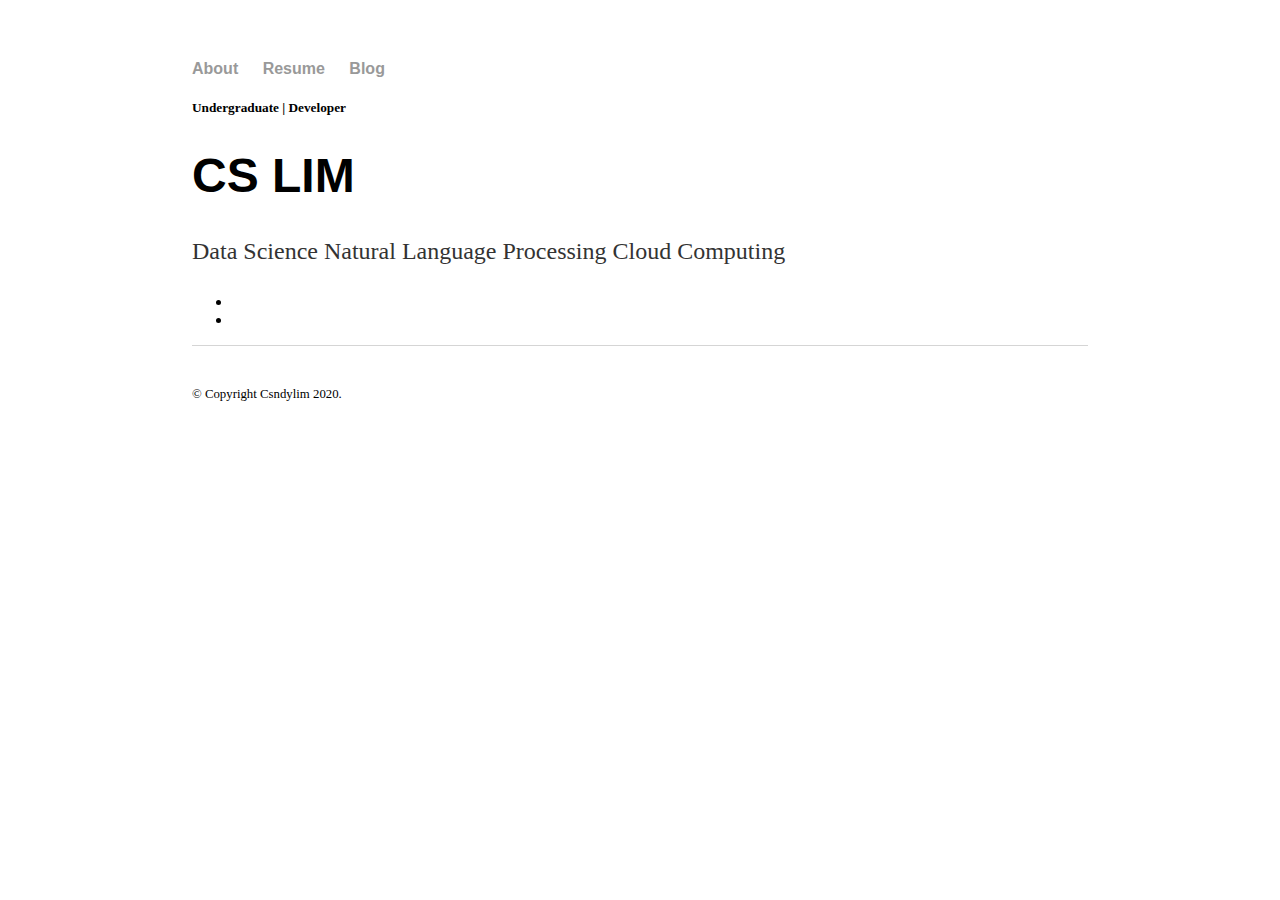
==== index.html @ f2318e6e "added fonts" ====
<!DOCTYPE html>
<html>
	<head>
    <!--- basic page needs
    ================================================== -->
    <meta charset="utf-8">
 	  <title>Csndylim</title>

    <!-- mobile specific metas
    ================================================== -->
 	  <meta name="viewport" content="width=device-width, initial-scale=1, maximum-scale=1">

  	<!-- CSS
    ================================================== -->
    <link rel="stylesheet" href="css/main.css">

	</head>


  <body id="top">
  <!-- header
   ================================================== -->
   <header>
   	<div class="row">
      <nav id="main-nav-wrap">
        <ul class="main-navigation">
          <li class="current"><a class="smoothscroll"  href="#intro" title="">About</a></li>
          <li><a class="smoothscroll"  href="#resume" title="">Resume</a></li>
          <li><a class="smoothscroll"  href="#blog" title="">Blog</a></li>
        </ul>
  		</nav>

  </div> <!-- /row -->
  </header> <!-- /header -->

  <!-- intro section
   ================================================== -->
    <section id="intro">

     <div class="intro-overlay"></div>

     <div class="intro-content">
       <div class="row">

         <div class="col-twelve">

           <h5>Undergraduate |  Developer</h5>
           <h1>CS LIM</h1>

           <p class="intro-position">
             <span>Data Science</span>
              <span>Natural Language Processing</span>
             <span>Cloud Computing</span>
           </p>

         </div>

       </div>
     </div> <!-- /intro-content -->

     <ul class="intro-social">
          <li><a href="https://www.linkedin.com/in/csndylim/"><i class="fa fa-linkedin"></i></a></li>
          <li><a href="https://github.com/csndylim"><i class="fa fa-github"></i></a></li>
       </ul> <!-- /intro-social -->

    </section> <!-- /intro -->


    <!-- footer
    ================================================== -->

    <footer>
     <div class="row">

       <div class="col-six tab-full pull-right social">

         <ul class="footer-social">
          <li><a href="https://www.linkedin.com/in/csndylim"><i class="fa fa-linkedin"></i></a></li>
          <li><a href="https://github.com/csndylim"><i class="fa fa-github"></i></a></li>
         </ul>

      </div>

      <div class="col-six tab-full">
        <div class="copyright">
            <span>© Copyright Csndylim 2020.</span>
            <span><a href="http://www.styleshout.com/"></a></span>
         </div>
        </div>

        <div id="go-top">
         <a class="smoothscroll" title="Back to Top" href="#top"><i class="fa fa-long-arrow-up"></i></a>
        </div>

      </div> <!-- /row -->
    </footer>

    <div id="preloader">
      <div id="loader"></div>
    </div>


    </body>

    </html>
---- css/main.css ----
body {
    margin: 60px auto;
    width: 70%;
}
nav ul, footer ul {
    font-family:'Helvetica', 'Arial', 'Sans-Serif';
    padding: 0px;
    list-style: none;
    font-weight: bold;
}
nav ul li, footer ul li {
    display: inline;
    margin-right: 20px;
}
a {
    text-decoration: none;
    color: #999;
}
a:hover {
    text-decoration: underline;
}
h1 {
    font-size: 3em;
    font-family:'Helvetica', 'Arial', 'Sans-Serif';
}
p {
    font-size: 1.5em;
    line-height: 1.4em;
    color: #333;
}
footer {
    border-top: 1px solid #d5d5d5;
    font-size: .8em;
}

ul.posts {
    margin: 20px auto 40px;
    font-size: 1.5em;
}

ul.posts li {
    list-style: none;
}
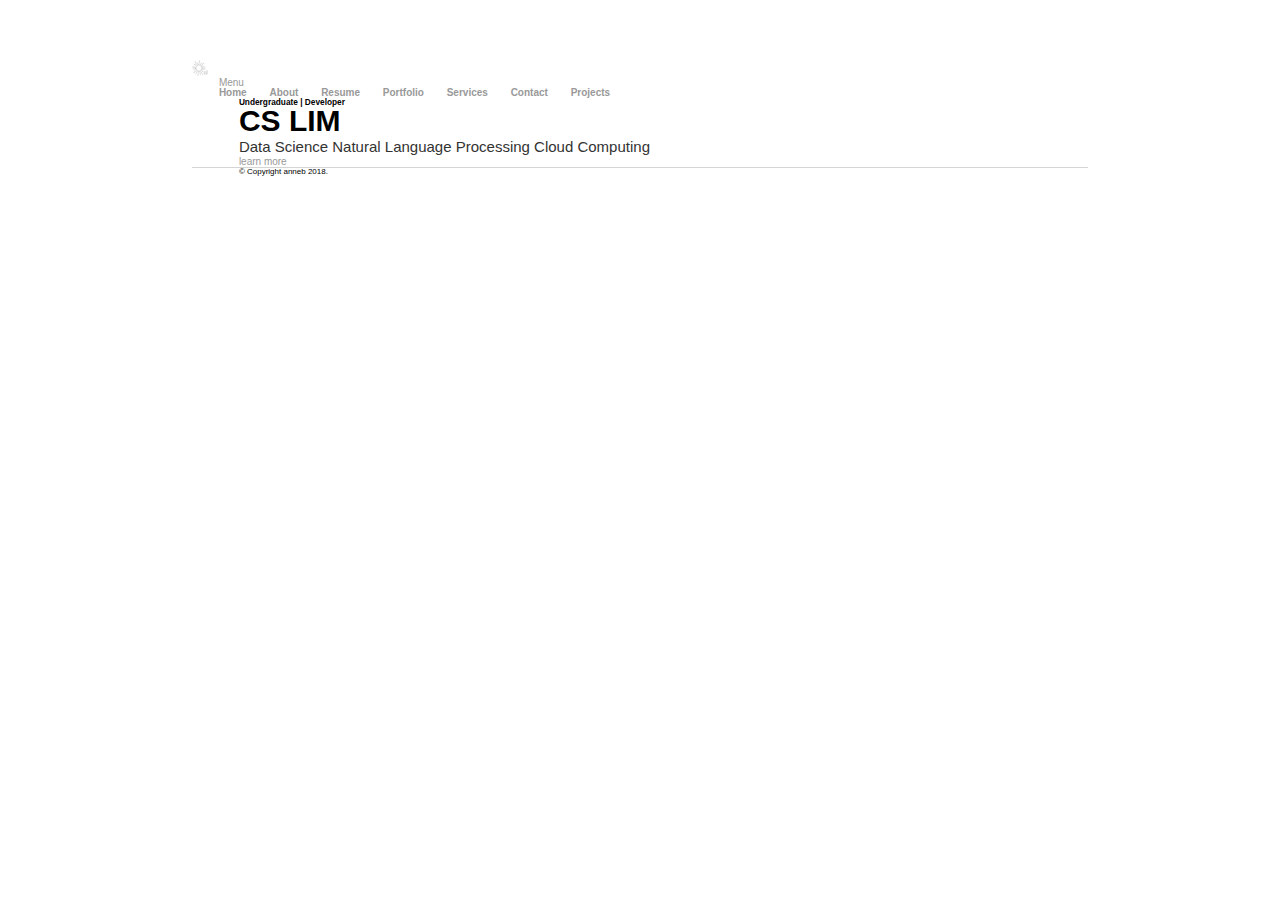
==== commit 48bec97b: "testing using ref codes" ====
--- a/index.html
+++ b/index.html
@@ -1,105 +1,155 @@
 <!DOCTYPE html>
-<html>
-	<head>
-    <!--- basic page needs
-    ================================================== -->
-    <meta charset="utf-8">
- 	  <title>Csndylim</title>
+<!--[if IE 8 ]><html class="no-js oldie ie8" lang="en"> <![endif]-->
+<!--[if IE 9 ]><html class="no-js oldie ie9" lang="en"> <![endif]-->
+<!--[if (gte IE 9)|!(IE)]><!--><html class="no-js" lang="en"> <!--<![endif]-->
+<head>
 
-    <!-- mobile specific metas
-    ================================================== -->
- 	  <meta name="viewport" content="width=device-width, initial-scale=1, maximum-scale=1">
+   <!--- basic page needs
+   ================================================== -->
+   <meta charset="utf-8">
+	<title>Csndylim</title>
+	<meta name="description" content="">
+	<meta name="author" content="">
 
-  	<!-- CSS
-    ================================================== -->
-    <link rel="stylesheet" href="css/main.css">
+   <!-- mobile specific metas
+   ================================================== -->
+	<meta name="viewport" content="width=device-width, initial-scale=1, maximum-scale=1">
 
-	</head>
+ 	<!-- CSS
+   ================================================== -->
+   <link rel="stylesheet" href="css/base.css">
+   <link rel="stylesheet" href="css/main.css">
+   <link rel="stylesheet" href="css/vendor.css">
 
+   <!-- script
+   ================================================== -->
+	<script src="js/modernizr.js"></script>
+	<script src="js/pace.min.js"></script>
 
-  <body id="top">
-  <!-- header
+   <!-- favicons
+	================================================== -->
+	<link rel="apple-touch-icon" sizes="180x180" href="/apple-touch-icon.png">
+	<link rel="icon" type="image/png" sizes="32x32" href="/favicon-32x32.png">
+	<link rel="icon" type="image/png" sizes="16x16" href="/favicon-16x16.png">
+	<link rel="manifest" href="/site.webmanifest">
+	<link rel="mask-icon" href="/safari-pinned-tab.svg" color="#5bbad5">
+	<meta name="msapplication-TileColor" content="#da532c">
+	<meta name="theme-color" content="#ffffff">
+
+	<link rel="shortcut icon" href="https://bonn0062.github.io/portfolio_ab/favicon.ico">
+	<link rel="shortcut icon"> <img src="images/ABLogoImg.png" type="image/x-icon" />
+	<link rel="stylesheet" href="path/to/font-awesome/css/font-awesome.min.css">
+</head>
+
+<body id="top">
+
+	<!-- header
    ================================================== -->
    <header>
    	<div class="row">
-      <nav id="main-nav-wrap">
-        <ul class="main-navigation">
-          <li class="current"><a class="smoothscroll"  href="#intro" title="">About</a></li>
-          <li><a class="smoothscroll"  href="#resume" title="">Resume</a></li>
-          <li><a class="smoothscroll"  href="#blog" title="">Blog</a></li>
-        </ul>
-  		</nav>
 
-  </div> <!-- /row -->
-  </header> <!-- /header -->
+   		<div class="top-bar">
+   			<a class="menu-toggle" href="#"><span>Menu</span></a>
 
-  <!-- intro section
+	   		<div class="logo">
+		         <a href="index.html"></a>
+		      </div>
+
+		   	<nav id="main-nav-wrap">
+					<ul class="main-navigation">
+						<li class="current"><a class="smoothscroll"  href="#intro" title="">Home</a></li>
+						<li><a class="smoothscroll"  href="#about" title="">About</a></li>
+						<li><a class="smoothscroll"  href="#resume" title="">Resume</a></li>
+						<li><a class="smoothscroll"  href="#portfolio" title="">Portfolio</a></li>
+						<li><a class="smoothscroll"  href="#services" title="">Services</a></li>
+						<li><a class="smoothscroll"  href="#contact" title="">Contact</a></li>
+						<li><a href="projects.html" title="">Projects</a></li>
+
+					</ul>
+				</nav>
+   		</div> <!-- /top-bar -->
+
+   	</div> <!-- /row -->
+   </header> <!-- /header -->
+
+	<!-- intro section
    ================================================== -->
-    <section id="intro">
+   <section id="intro">
 
-     <div class="intro-overlay"></div>
+   	<div class="intro-overlay"></div>
 
-     <div class="intro-content">
-       <div class="row">
+   	<div class="intro-content">
+   		<div class="row">
 
-         <div class="col-twelve">
+   			<div class="col-twelve">
 
-           <h5>Undergraduate |  Developer</h5>
-           <h1>CS LIM</h1>
+	   			<h5>Undergraduate |  Developer</h5>
+	   			<h1>CS LIM</h1>
 
-           <p class="intro-position">
-             <span>Data Science</span>
-              <span>Natural Language Processing</span>
-             <span>Cloud Computing</span>
-           </p>
+	   			<p class="intro-position">
+	   				<span>Data Science</span>
+					   <span>Natural Language Processing</span>
+	   				<span>Cloud Computing</span>
+	   			</p>
 
-         </div>
-
-       </div>
-     </div> <!-- /intro-content -->
-
-     <ul class="intro-social">
-          <li><a href="https://www.linkedin.com/in/csndylim/"><i class="fa fa-linkedin"></i></a></li>
-          <li><a href="https://github.com/csndylim"><i class="fa fa-github"></i></a></li>
-       </ul> <!-- /intro-social -->
-
-    </section> <!-- /intro -->
+	   			<a class="button stroke smoothscroll" href="#about" title="">learn more</a>
 
 
-    <!-- footer
-    ================================================== -->
+	   		</div>
 
-    <footer>
-     <div class="row">
+   		</div>
+   	</div> <!-- /intro-content -->
 
-       <div class="col-six tab-full pull-right social">
+   	<ul class="intro-social">
+         <li><a href="https://www.linkedin.com/in/csndylim/"><i class="fa fa-linkedin"></i></a></li>
+         <li><a href="https://github.com/csndylim"><i class="fa fa-github"></i></a></li>
+      </ul> <!-- /intro-social -->
 
-         <ul class="footer-social">
-          <li><a href="https://www.linkedin.com/in/csndylim"><i class="fa fa-linkedin"></i></a></li>
-          <li><a href="https://github.com/csndylim"><i class="fa fa-github"></i></a></li>
-         </ul>
-
-      </div>
-
-      <div class="col-six tab-full">
-        <div class="copyright">
-            <span>© Copyright Csndylim 2020.</span>
-            <span><a href="http://www.styleshout.com/"></a></span>
-         </div>
-        </div>
-
-        <div id="go-top">
-         <a class="smoothscroll" title="Back to Top" href="#top"><i class="fa fa-long-arrow-up"></i></a>
-        </div>
-
-      </div> <!-- /row -->
-    </footer>
-
-    <div id="preloader">
-      <div id="loader"></div>
-    </div>
+   </section> <!-- /intro -->
 
 
-    </body>
+   <!-- footer
+   ================================================== -->
 
-    </html>
+   <footer>
+		<div class="row">
+
+			<div class="col-six tab-full pull-right social">
+
+				<ul class="footer-social">
+				 <li><a href="https://www.linkedin.com/in/tastingeverything/"><i class="fa fa-linkedin"></i></a></li>
+				 <li><a href="https://www.facebook.com/anne.bonner.9"><i class="fa fa-facebook"></i></a></li>
+				 <li><a href="https://github.com/bonn0062"><i class="fa fa-github"></i></a></li>
+				 <li><a href="https://twitter.com/tastingevery"><i class="fa fa-twitter"></i></a></li>
+				 <li><a href="https://www.instagram.com/tastingeverything/"><i class="fa fa-instagram"></i></a></li>
+			  </ul>
+
+		 </div>
+
+		 <div class="col-six tab-full">
+			 <div class="copyright">
+				   <span>© Copyright anneb 2018.</span>
+				   <span><a href="http://www.styleshout.com/"></a></span>
+				</div>
+			 </div>
+
+			 <div id="go-top">
+				<a class="smoothscroll" title="Back to Top" href="#top"><i class="fa fa-long-arrow-up"></i></a>
+			 </div>
+
+		 </div> <!-- /row -->
+  </footer>
+
+  <div id="preloader">
+	   <div id="loader"></div>
+  </div>
+
+  <!-- Java Script
+  ================================================== -->
+  <script src="js/jquery-2.1.3.min.js"></script>
+  <script src="js/plugins.js"></script>
+  <script src="js/main.js"></script>
+
+</body>
+
+</html>
--- a/css/base.css
+++ b/css/base.css
@@ -0,0 +1,871 @@
+/**
+ * =================================================================== 
+ *
+ *  Kards v1.0 Base Stylesheet
+ *  url: styleshout.com
+ *  03-01-2016
+ *  ------------------------------------------------------------------
+ *  TOC:
+ *  01. reset
+ *  02. basic/base setup styles
+ *  03. grid
+ *  04. MISC
+ *
+ * =================================================================== 
+ */
+
+/** 
+ * ===================================================================
+ * 01. reset - normalize.css v3.0.2 | MIT License | git.io/normalize
+ *
+ * ------------------------------------------------------------------- 
+ */
+html {
+	font-family: sans-serif;
+	-ms-text-size-adjust: 100%;
+	-webkit-text-size-adjust: 100%;
+}
+
+body {
+	margin: 0;
+}
+
+article,
+aside,
+details,
+figcaption,
+figure,
+footer,
+header,
+hgroup,
+main,
+menu,
+nav,
+section,
+summary {
+	display: block;
+}
+
+audio,
+canvas,
+progress,
+video {
+	display: inline-block;
+	vertical-align: baseline;
+}
+
+audio:not([controls]) {
+	display: none;
+	height: 0;
+}
+
+[hidden],
+template {
+	display: none;
+}
+
+a {
+	background: transparent;
+}
+
+a:active,
+a:hover {
+	outline: 0;
+}
+
+abbr[title] {
+	border-bottom: 1px dotted;
+}
+
+b,
+strong {
+	font-weight: bold;
+}
+
+dfn {
+	font-style: italic;
+}
+
+h1 {
+	font-size: 2em;
+	margin: 0.67em 0;
+}
+
+mark {
+	background: #ff0;
+	color: #000;
+}
+
+small {
+	font-size: 80%;
+}
+
+sub,
+sup {
+	font-size: 75%;
+	line-height: 0;
+	position: relative;
+	vertical-align: baseline;
+}
+
+sup {
+	top: -0.5em;
+}
+
+sub {
+	bottom: -0.25em;
+}
+
+img {
+	border: 0;
+}
+
+svg:not(:root) {
+	overflow: hidden;
+}
+
+figure {
+	margin: 1em 40px;
+}
+
+hr {
+	-moz-box-sizing: content-box;
+	box-sizing: content-box;
+	height: 0;
+}
+
+pre {
+	overflow: auto;
+}
+
+code,
+kbd,
+pre,
+samp {
+	font-family: monospace, monospace;
+	font-size: 1em;
+}
+
+button,
+input,
+optgroup,
+select,
+textarea {
+	color: inherit;
+	font: inherit;
+	margin: 0;
+}
+
+button {
+	overflow: visible;
+}
+
+button,
+select {
+	text-transform: none;
+}
+
+button,
+html input[type="button"],
+input[type="reset"],
+input[type="submit"] {
+	-webkit-appearance: button;
+	cursor: pointer;
+}
+
+button[disabled],
+html input[disabled] {
+	cursor: default;
+}
+
+button::-moz-focus-inner,
+input::-moz-focus-inner {
+	border: 0;
+	padding: 0;
+}
+
+input {
+	line-height: normal;
+}
+
+input[type="checkbox"],
+input[type="radio"] {
+	box-sizing: border-box;
+	padding: 0;
+}
+
+input[type="number"]::-webkit-inner-spin-button,
+input[type="number"]::-webkit-outer-spin-button {
+	height: auto;
+}
+
+input[type="search"] {
+	-webkit-appearance: textfield;
+	-moz-box-sizing: content-box;
+	-webkit-box-sizing: content-box;
+	box-sizing: content-box;
+}
+
+input[type="search"]::-webkit-search-cancel-button,
+input[type="search"]::-webkit-search-decoration {
+	-webkit-appearance: none;
+}
+
+fieldset {
+	border: 1px solid #c0c0c0;
+	margin: 0 2px;
+	padding: 0.35em 0.625em 0.75em;
+}
+
+legend {
+	border: 0;
+	padding: 0;
+}
+
+textarea {
+	overflow: auto;
+}
+
+optgroup {
+	font-weight: bold;
+}
+
+table {
+	border-collapse: collapse;
+	border-spacing: 0;
+}
+
+td,
+th {
+	padding: 0;
+}
+
+/** 
+ * ===================================================================
+ * 02. basic/base setup styles - (_basic.scss)
+ *
+ * ------------------------------------------------------------------- 
+ */
+html {
+	font-size: 62.5%;
+	box-sizing: border-box;
+}
+
+*,
+*::before,
+*::after {
+	box-sizing: inherit;
+}
+
+body {
+	font-weight: normal;
+	line-height: 1;
+	text-rendering: optimizeLegibility;
+	word-wrap: break-word;
+	-webkit-overflow-scrolling: touch;
+	-webkit-text-size-adjust: none;
+}
+
+body,
+input,
+button {
+	-moz-osx-font-smoothing: grayscale;
+	-webkit-font-smoothing: antialiased;
+}
+
+/**
+ * Media - (_basic.scss)
+ * ------------------------------------------------------------------- 
+ */
+img,
+video {
+	max-width: 100%;
+	height: auto;
+}
+
+/**
+ * Typography resets - (_basic.scss)
+ * ------------------------------------------------------------------- 
+ */
+div,
+dl,
+dt,
+dd,
+ul,
+ol,
+li,
+h1,
+h2,
+h3,
+h4,
+h5,
+h6,
+pre,
+form,
+p,
+blockquote,
+th,
+td {
+	margin: 0;
+	padding: 0;
+}
+
+h1,
+h2,
+h3,
+h4,
+h5,
+h6 {
+	-webkit-font-variant-ligatures: common-ligatures;
+	-moz-font-variant-ligatures: common-ligatures;
+	font-variant-ligatures: common-ligatures;
+	text-rendering: optimizeLegibility;
+}
+
+em,
+i {
+	font-style: italic;
+	line-height: inherit;
+}
+
+strong,
+b {
+	font-weight: bold;
+	line-height: inherit;
+}
+
+small {
+	font-size: 60%;
+	line-height: inherit;
+}
+
+ol,
+ul {
+	list-style: none;
+}
+
+li {
+	display: block;
+}
+
+/**
+ * links - (_basic.scss)
+ * ------------------------------------------------------------------- 
+ */
+a {
+	text-decoration: none;
+	line-height: inherit;
+}
+
+a img {
+	border: none;
+}
+
+/**
+ * inputs - (_basic.scss)
+ * ------------------------------------------------------------------- 
+ */
+fieldset {
+	margin: 0;
+	padding: 0;
+}
+
+input[type="email"],
+input[type="number"],
+input[type="search"],
+input[type="text"],
+input[type="tel"],
+input[type="url"],
+input[type="password"],
+textarea {
+	-webkit-appearance: none;
+	-moz-appearance: none;
+	-ms-appearance: none;
+	-o-appearance: none;
+	appearance: none;
+}
+
+/** 
+ * ===================================================================
+ * 03. grid - (_grid.scss)
+ *
+ * ------------------------------------------------------------------- 
+ */
+.row {
+	width: 94%;
+	max-width: 1140px;
+	margin: 0 auto;
+}
+
+.row:before,
+.row:after {
+	content: "";
+	display: table;
+}
+
+.row:after {
+	clear: both;
+}
+
+.row .row {
+	width: auto;
+	max-width: none;
+	margin-left: -20px;
+	margin-right: -20px;
+}
+
+[class*="col-"],
+.bgrid {
+	float: left;
+}
+
+[class*="col-"] + [class*="col-"].end {
+	float: right;
+}
+
+[class*="col-"] {
+	padding: 0 20px;
+}
+
+.col-one {
+	width: 8.33333%;
+}
+
+.col-two,
+.col-1-6 {
+	width: 16.66667%;
+}
+
+.col-three,
+.col-1-4 {
+	width: 25%;
+}
+
+.col-four,
+.col-1-3 {
+	width: 33.33333%;
+}
+
+.col-five {
+	width: 41.66667%;
+}
+
+.col-six,
+.col-1-2 {
+	width: 50%;
+}
+
+.col-seven {
+	width: 58.33333%;
+}
+
+.col-eight,
+.col-2-3 {
+	width: 66.66667%;
+}
+
+.col-nine,
+.col-3-4 {
+	width: 75%;
+}
+
+.col-ten,
+.col-5-6 {
+	width: 83.33333%;
+}
+
+.col-eleven {
+	width: 91.66667%;
+}
+
+.col-twelve,
+.col-full {
+	width: 100%;
+}
+
+/**
+ * small screens - (_grid.scss)
+ * --------------------------------------------------------------- 
+ */
+@media screen and (max-width:1024px) {
+	.row .row {
+		margin-left: -18px;
+		margin-right: -18px;
+	}
+
+	[class*="col-"] {
+		padding: 0 18px;
+	}
+
+}
+
+/**
+ * tablets - (_grid.scss)
+ * --------------------------------------------------------------- 
+ */
+@media screen and (max-width:768px) {
+	.row {
+		width: auto;
+		padding-left: 30px;
+		padding-right: 30px;
+	}
+
+	.row .row {
+		padding-left: 0;
+		padding-right: 0;
+		margin-left: -15px;
+		margin-right: -15px;
+	}
+
+	[class*="col-"] {
+		padding: 0 15px;
+	}
+
+	.tab-1-4 {
+		width: 25%;
+	}
+
+	.tab-1-3 {
+		width: 33.33333%;
+	}
+
+	.tab-1-2 {
+		width: 50%;
+	}
+
+	.tab-2-3 {
+		width: 66.66667%;
+	}
+
+	.tab-3-4 {
+		width: 75%;
+	}
+
+	.tab-full {
+		width: 100%;
+	}
+
+}
+
+/**
+ * large mobile devices - (_grid.scss)
+ * --------------------------------------------------------------- 
+ */
+@media screen and (max-width:600px) {
+	.row {
+		padding-left: 25px;
+		padding-right: 25px;
+	}
+
+	.row .row {
+		margin-left: -10px;
+		margin-right: -10px;
+	}
+
+	[class*="col-"] {
+		padding: 0 10px;
+	}
+
+	.mob-1-4 {
+		width: 25%;
+	}
+
+	.mob-1-2 {
+		width: 50%;
+	}
+
+	.mob-3-4 {
+		width: 75%;
+	}
+
+	.mob-full {
+		width: 100%;
+	}
+
+}
+
+/**
+ * small mobile devices - (_grid.scss)
+ * --------------------------------------------------------------- 
+ */
+@media screen and (max-width:400px) {
+	.row .row {
+		padding-left: 0;
+		padding-right: 0;
+		margin-left: 0;
+		margin-right: 0;
+	}
+
+	[class*="col-"] {
+		width: 100% !important;
+		float: none !important;
+		clear: both !important;
+		margin-left: 0;
+		margin-right: 0;
+		padding: 0;
+	}
+
+	[class*="col-"] + [class*="col-"].end {
+		float: none;
+	}
+
+}
+
+/** 
+ * ===================================================================
+ * block grids - (_grid.scss)
+ *
+ * ------------------------------------------------------------------- 
+ */
+[class*="block-"]:before,
+[class*="block-"]:after {
+	content: "";
+	display: table;
+}
+
+[class*="block-"]:after {
+	clear: both;
+}
+
+.block-1-6 .bgrid {
+	width: 16.66667%;
+}
+
+.block-1-4 .bgrid {
+	width: 25%;
+}
+
+.block-1-3 .bgrid {
+	width: 33.33333%;
+}
+
+.block-1-2 .bgrid {
+	width: 50%;
+}
+
+/**
+ * Clearing for block grid columns. Allow columns with 
+ * different heights to align properly.
+ */
+.block-1-6 .bgrid:nth-child(6n+1),
+.block-1-4 .bgrid:nth-child(4n+1),
+.block-1-3 .bgrid:nth-child(3n+1),
+.block-1-2 .bgrid:nth-child(2n+1) {
+	clear: both;
+}
+
+/**
+ * small screens - (_grid.scss)
+ * --------------------------------------------------------------- 
+ */
+@media screen and (max-width:1024px) {
+	.block-s-1-6 .bgrid {
+		width: 16.66667%;
+	}
+
+	.block-s-1-4 .bgrid {
+		width: 25%;
+	}
+
+	.block-s-1-3 .bgrid {
+		width: 33.33333%;
+	}
+
+	.block-s-1-2 .bgrid {
+		width: 50%;
+	}
+
+	.block-s-full .bgrid {
+		width: 100%;
+		clear: both;
+	}
+
+	[class*="block-s-"] .bgrid:nth-child(n) {
+		clear: none;
+	}
+
+	.block-s-1-6 .bgrid:nth-child(6n+1),
+	.block-s-1-4 .bgrid:nth-child(4n+1),
+	.block-s-1-3 .bgrid:nth-child(3n+1),
+	.block-s-1-2 .bgrid:nth-child(2n+1) {
+		clear: both;
+	}
+
+}
+
+/**
+ * tablets - (_grid.scss)
+ * --------------------------------------------------------------- 
+ */
+@media screen and (max-width:768px) {
+	.block-tab-1-6 .bgrid {
+		width: 16.66667%;
+	}
+
+	.block-tab-1-4 .bgrid {
+		width: 25%;
+	}
+
+	.block-tab-1-3 .bgrid {
+		width: 33.33333%;
+	}
+
+	.block-tab-1-2 .bgrid {
+		width: 50%;
+	}
+
+	.block-tab-full .bgrid {
+		width: 100%;
+		clear: both;
+	}
+
+	[class*="block-tab-"] .bgrid:nth-child(n) {
+		clear: none;
+	}
+
+	.block-tab-1-6 .bgrid:nth-child(6n+1),
+	.block-tab-1-4 .bgrid:nth-child(4n+1),
+	.block-tab-1-3 .bgrid:nth-child(3n+1),
+	.block-tab-1-2 .bgrid:nth-child(2n+1) {
+		clear: both;
+	}
+
+}
+
+/**
+ * large mobile devices - (_grid.scss)
+ * --------------------------------------------------------------- 
+ */
+@media screen and (max-width:600px) {
+	.block-mob-1-6 .bgrid {
+		width: 16.66667%;
+	}
+
+	.block-mob-1-4 .bgrid {
+		width: 25%;
+	}
+
+	.block-mob-1-3 .bgrid {
+		width: 33.33333%;
+	}
+
+	.block-mob-1-2 .bgrid {
+		width: 50%;
+	}
+
+	.block-mob-full .bgrid {
+		width: 100%;
+		clear: both;
+	}
+
+	[class*="block-mob-"] .bgrid:nth-child(n) {
+		clear: none;
+	}
+
+	.block-mob-1-6 .bgrid:nth-child(6n+1),
+	.block-mob-1-4 .bgrid:nth-child(4n+1),
+	.block-mob-1-3 .bgrid:nth-child(3n+1),
+	.block-mob-1-2 .bgrid:nth-child(2n+1) {
+		clear: both;
+	}
+
+}
+
+/**
+ * stack on small mobile devices - (_grid.scss)
+ * --------------------------------------------------------------- 
+ */
+@media screen and (max-width:400px) {
+	.stack .bgrid {
+		width: 100% !important;
+		float: none !important;
+		clear: both !important;
+		margin-left: 0;
+		margin-right: 0;
+	}
+
+}
+
+/** 
+ * ===================================================================
+ * 04. MISC  - (_grid.scss)
+ *
+ * ------------------------------------------------------------------- 
+ */
+
+/**
+ * Clearing - (http://nicolasgallagher.com/micro-clearfix-hack/
+ */
+.group:before,
+.group:after {
+	content: "";
+	display: table;
+}
+
+.group:after {
+	clear: both;
+}
+
+/**
+ * Misc Helper Styles 
+ */
+.hide {
+	display: none;
+}
+
+.invisible {
+	visibility: hidden;
+}
+
+.antialiased {
+	-webkit-font-smoothing: antialiased;
+	-moz-osx-font-smoothing: grayscale;
+}
+
+.remove-bottom {
+	margin-bottom: 0;
+}
+
+.half-bottom {
+	margin-bottom: 1.5rem !important;
+}
+
+.add-bottom {
+	margin-bottom: 3rem !important;
+}
+
+.no-border {
+	border: none;
+}
+
+.full-width {
+	width: 100%;
+}
+
+.text-center {
+	text-align: center;
+}
+
+.text-left {
+	text-align: left;
+}
+
+.text-right {
+	text-align: right;
+}
+
+.pull-left {
+	float: left;
+}
+
+.pull-right {
+	float: right;
+}
+
+.align-center {
+	margin-left: auto;
+	margin-right: auto;
+	text-align: center;
+}
+
+/*# sourceMappingURL=base.css.map */--- a/css/vendor.css
+++ b/css/vendor.css
@@ -0,0 +1,780 @@
+/**
+ * =================================================================== 
+ *
+ *  Kards v1.0 Vendor/Third Party CSS 
+ *  url: styleshout.com
+ *  03-01-2016
+ *  ------------------------------------------------------------------
+ *  TOC:
+ *  01. Core Owl Carousel CSS File
+ *  02. Magnific Popup CSS
+ *
+ * =================================================================== 
+ */
+
+/* 
+ *  01. Core Owl Carousel CSS File
+ *	 v1.3.3
+ */
+
+/* clearfix */
+.owl-carousel .owl-wrapper:after {
+	content: ".";
+	display: block;
+	clear: both;
+	visibility: hidden;
+	line-height: 0;
+	height: 0;
+}
+
+/* display none until init */
+.owl-carousel {
+	display: none;
+	position: relative;
+	width: 100%;
+	-ms-touch-action: pan-y;
+}
+.owl-carousel .owl-wrapper {
+	display: none;
+	position: relative;
+	-webkit-transform: translate3d(0px, 0px, 0px);
+}
+.owl-carousel .owl-wrapper-outer {
+	overflow: hidden;
+	position: relative;
+	width: 100%;
+}
+.owl-carousel .owl-wrapper-outer.autoHeight {
+	-webkit-transition: height 500ms ease-in-out;
+	-moz-transition: height 500ms ease-in-out;
+	-ms-transition: height 500ms ease-in-out;
+	-o-transition: height 500ms ease-in-out;
+	transition: height 500ms ease-in-out;
+}
+.owl-carousel .owl-item {
+	float: left;
+}
+.owl-controls .owl-page, .owl-controls .owl-buttons div {
+	cursor: pointer;
+}
+.owl-controls {
+	-webkit-user-select: none;
+	-khtml-user-select: none;
+	-moz-user-select: none;
+	-ms-user-select: none;
+	user-select: none;
+	-webkit-tap-highlight-color: transparent;
+}
+
+/* mouse grab icon */
+.grabbing {
+	cursor: url(grabbing.png) 8 8, move;
+}
+
+/* fix */
+.owl-carousel .owl-wrapper, .owl-carousel .owl-item {
+	-webkit-backface-visibility: hidden;
+	-moz-backface-visibility: hidden;
+	-ms-backface-visibility: hidden;
+	-webkit-transform: translate3d(0, 0, 0);
+	-moz-transform: translate3d(0, 0, 0);
+	-ms-transform: translate3d(0, 0, 0);
+}
+
+/* 
+ *  Owl Carousel CSS3 Transitions 
+ *  v1.3.2
+ */
+.owl-origin {
+	-webkit-perspective: 1200px;
+	-webkit-perspective-origin-x: 50%;
+	-webkit-perspective-origin-y: 50%;
+	-moz-perspective: 1200px;
+	-moz-perspective-origin-x: 50%;
+	-moz-perspective-origin-y: 50%;
+	perspective: 1200px;
+}
+
+/* fade */
+.owl-fade-out {
+	z-index: 10;
+	-webkit-animation: fadeOut .7s both ease;
+	-moz-animation: fadeOut .7s both ease;
+	animation: fadeOut .7s both ease;
+}
+.owl-fade-in {
+	-webkit-animation: fadeIn .7s both ease;
+	-moz-animation: fadeIn .7s both ease;
+	animation: fadeIn .7s both ease;
+}
+
+/* backSlide */
+.owl-backSlide-out {
+	-webkit-animation: backSlideOut 1s both ease;
+	-moz-animation: backSlideOut 1s both ease;
+	animation: backSlideOut 1s both ease;
+}
+.owl-backSlide-in {
+	-webkit-animation: backSlideIn 1s both ease;
+	-moz-animation: backSlideIn 1s both ease;
+	animation: backSlideIn 1s both ease;
+}
+
+/* goDown */
+.owl-goDown-out {
+	-webkit-animation: scaleToFade .7s ease both;
+	-moz-animation: scaleToFade .7s ease both;
+	animation: scaleToFade .7s ease both;
+}
+.owl-goDown-in {
+	-webkit-animation: goDown .6s ease both;
+	-moz-animation: goDown .6s ease both;
+	animation: goDown .6s ease both;
+}
+
+/* scaleUp */
+.owl-fadeUp-in {
+	-webkit-animation: scaleUpFrom .5s ease both;
+	-moz-animation: scaleUpFrom .5s ease both;
+	animation: scaleUpFrom .5s ease both;
+}
+.owl-fadeUp-out {
+	-webkit-animation: scaleUpTo .5s ease both;
+	-moz-animation: scaleUpTo .5s ease both;
+	animation: scaleUpTo .5s ease both;
+}
+
+/* Keyframes */
+
+/*empty*/
+@-webkit-keyframes empty {
+	0% {
+		opacity: 1;
+	}
+}
+@-moz-keyframes empty {
+	0% {
+		opacity: 1;
+	}
+}
+@keyframes empty {
+	0% {
+		opacity: 1;
+	}
+}
+@-webkit-keyframes fadeIn {
+	0% {
+		opacity: 0;
+	}
+	100% {
+		opacity: 1;
+	}
+}
+@-moz-keyframes fadeIn {
+	0% {
+		opacity: 0;
+	}
+	100% {
+		opacity: 1;
+	}
+}
+@keyframes fadeIn {
+	0% {
+		opacity: 0;
+	}
+	100% {
+		opacity: 1;
+	}
+}
+@-webkit-keyframes fadeOut {
+	0% {
+		opacity: 1;
+	}
+	100% {
+		opacity: 0;
+	}
+}
+@-moz-keyframes fadeOut {
+	0% {
+		opacity: 1;
+	}
+	100% {
+		opacity: 0;
+	}
+}
+@keyframes fadeOut {
+	0% {
+		opacity: 1;
+	}
+	100% {
+		opacity: 0;
+	}
+}
+@-webkit-keyframes backSlideOut {
+	25% {
+		opacity: .5;
+		-webkit-transform: translateZ(-500px);
+	}
+	75% {
+		opacity: .5;
+		-webkit-transform: translateZ(-500px) translateX(-200%);
+	}
+	100% {
+		opacity: .5;
+		-webkit-transform: translateZ(-500px) translateX(-200%);
+	}
+}
+@-moz-keyframes backSlideOut {
+	25% {
+		opacity: .5;
+		-moz-transform: translateZ(-500px);
+	}
+	75% {
+		opacity: .5;
+		-moz-transform: translateZ(-500px) translateX(-200%);
+	}
+	100% {
+		opacity: .5;
+		-moz-transform: translateZ(-500px) translateX(-200%);
+	}
+}
+@keyframes backSlideOut {
+	25% {
+		opacity: .5;
+		transform: translateZ(-500px);
+	}
+	75% {
+		opacity: .5;
+		transform: translateZ(-500px) translateX(-200%);
+	}
+	100% {
+		opacity: .5;
+		transform: translateZ(-500px) translateX(-200%);
+	}
+}
+@-webkit-keyframes backSlideIn {
+	0%, 25% {
+		opacity: .5;
+		-webkit-transform: translateZ(-500px) translateX(200%);
+	}
+	75% {
+		opacity: .5;
+		-webkit-transform: translateZ(-500px);
+	}
+	100% {
+		opacity: 1;
+		-webkit-transform: translateZ(0) translateX(0);
+	}
+}
+@-moz-keyframes backSlideIn {
+	0%, 25% {
+		opacity: .5;
+		-moz-transform: translateZ(-500px) translateX(200%);
+	}
+	75% {
+		opacity: .5;
+		-moz-transform: translateZ(-500px);
+	}
+	100% {
+		opacity: 1;
+		-moz-transform: translateZ(0) translateX(0);
+	}
+}
+@keyframes backSlideIn {
+	0%, 25% {
+		opacity: .5;
+		transform: translateZ(-500px) translateX(200%);
+	}
+	75% {
+		opacity: .5;
+		transform: translateZ(-500px);
+	}
+	100% {
+		opacity: 1;
+		transform: translateZ(0) translateX(0);
+	}
+}
+@-webkit-keyframes scaleToFade {
+	to {
+		opacity: 0;
+		-webkit-transform: scale(0.8);
+	}
+}
+@-moz-keyframes scaleToFade {
+	to {
+		opacity: 0;
+		-moz-transform: scale(0.8);
+	}
+}
+@keyframes scaleToFade {
+	to {
+		opacity: 0;
+		transform: scale(0.8);
+	}
+}
+@-webkit-keyframes goDown {
+	from {
+		-webkit-transform: translateY(-100%);
+	}
+}
+@-moz-keyframes goDown {
+	from {
+		-moz-transform: translateY(-100%);
+	}
+}
+@keyframes goDown {
+	from {
+		transform: translateY(-100%);
+	}
+}
+@-webkit-keyframes scaleUpFrom {
+	from {
+		opacity: 0;
+		-webkit-transform: scale(1.5);
+	}
+}
+@-moz-keyframes scaleUpFrom {
+	from {
+		opacity: 0;
+		-moz-transform: scale(1.5);
+	}
+}
+@keyframes scaleUpFrom {
+	from {
+		opacity: 0;
+		transform: scale(1.5);
+	}
+}
+@-webkit-keyframes scaleUpTo {
+	to {
+		opacity: 0;
+		-webkit-transform: scale(1.5);
+	}
+}
+@-moz-keyframes scaleUpTo {
+	to {
+		opacity: 0;
+		-moz-transform: scale(1.5);
+	}
+}
+@keyframes scaleUpTo {
+	to {
+		opacity: 0;
+		transform: scale(1.5);
+	}
+}
+
+
+/* 
+ *  02. Magnific Popup CSS
+ */
+.mfp-bg {
+	top: 0;
+	left: 0;
+	width: 100%;
+	height: 100%;
+	z-index: 1042;
+	overflow: hidden;
+	position: fixed;
+	background: #0b0b0b;
+	opacity: 0.8;
+	filter: alpha(opacity=80);
+}
+.mfp-wrap {
+	top: 0;
+	left: 0;
+	width: 100%;
+	height: 100%;
+	z-index: 1043;
+	position: fixed;
+	outline: none !important;
+	-webkit-backface-visibility: hidden;
+}
+.mfp-container {
+	text-align: center;
+	position: absolute;
+	width: 100%;
+	height: 100%;
+	left: 0;
+	top: 0;
+	padding: 0 8px;
+	-webkit-box-sizing: border-box;
+	-moz-box-sizing: border-box;
+	box-sizing: border-box;
+}
+.mfp-container:before {
+	content: '';
+	display: inline-block;
+	height: 100%;
+	vertical-align: middle;
+}
+.mfp-align-top .mfp-container:before {
+	display: none;
+}
+.mfp-content {
+	position: relative;
+	display: inline-block;
+	vertical-align: middle;
+	margin: 0 auto;
+	text-align: left;
+	z-index: 1045;
+}
+.mfp-inline-holder .mfp-content, .mfp-ajax-holder .mfp-content {
+	width: 100%;
+	cursor: auto;
+}
+.mfp-ajax-cur {
+	cursor: progress;
+}
+.mfp-zoom-out-cur, .mfp-zoom-out-cur .mfp-image-holder .mfp-close {
+	cursor: -moz-zoom-out;
+	cursor: -webkit-zoom-out;
+	cursor: zoom-out;
+}
+.mfp-zoom {
+	cursor: pointer;
+	cursor: -webkit-zoom-in;
+	cursor: -moz-zoom-in;
+	cursor: zoom-in;
+}
+.mfp-auto-cursor .mfp-content {
+	cursor: auto;
+}
+.mfp-close, .mfp-arrow, .mfp-preloader, .mfp-counter {
+	-webkit-user-select: none;
+	-moz-user-select: none;
+	user-select: none;
+}
+.mfp-loading.mfp-figure {
+	display: none;
+}
+.mfp-hide {
+	display: none !important;
+}
+.mfp-preloader {
+	color: #CCC;
+	position: absolute;
+	top: 50%;
+	width: auto;
+	text-align: center;
+	margin-top: -0.8em;
+	left: 8px;
+	right: 8px;
+	z-index: 1044;
+}
+.mfp-preloader a {
+	color: #CCC;
+}
+.mfp-preloader a:hover {
+	color: #FFF;
+}
+.mfp-s-ready .mfp-preloader {
+	display: none;
+}
+.mfp-s-error .mfp-content {
+	display: none;
+}
+button.mfp-close, button.mfp-arrow {
+	overflow: visible;
+	cursor: pointer;
+	background: transparent;
+	border: 0;
+	-webkit-appearance: none;
+	display: block;
+	outline: none;
+	padding: 0;
+	z-index: 1046;
+	-webkit-box-shadow: none;
+	box-shadow: none;
+}
+button::-moz-focus-inner {
+	padding: 0;
+	border: 0;
+}
+.mfp-close {
+	width: 44px;
+	height: 44px;
+	line-height: 44px;
+	position: absolute;
+	right: 0;
+	top: 0;
+	text-decoration: none;
+	text-align: center;
+	opacity: 0.65;
+	filter: alpha(opacity=65);
+	padding: 0 0 18px 10px;
+	color: #FFF;
+	font-style: normal;
+	font-size: 28px;
+	font-family: Arial, Baskerville, monospace;
+}
+.mfp-close:hover, .mfp-close:focus {
+	opacity: 1;
+	filter: alpha(opacity=100);
+}
+.mfp-close:active {
+	top: 1px;
+}
+.mfp-close-btn-in .mfp-close {
+	color: #333;
+}
+.mfp-image-holder .mfp-close, .mfp-iframe-holder .mfp-close {
+	color: #FFF;
+	right: -6px;
+	text-align: right;
+	padding-right: 6px;
+	width: 100%;
+}
+.mfp-counter {
+	position: absolute;
+	top: 0;
+	right: 0;
+	color: #CCC;
+	font-size: 12px;
+	line-height: 18px;
+	white-space: nowrap;
+}
+.mfp-arrow {
+	position: absolute;
+	opacity: 0.65;
+	filter: alpha(opacity=65);
+	margin: 0;
+	top: 50%;
+	margin-top: -55px;
+	padding: 0;
+	width: 90px;
+	height: 110px;
+	-webkit-tap-highlight-color: transparent;
+}
+.mfp-arrow:active {
+	margin-top: -54px;
+}
+.mfp-arrow:hover, .mfp-arrow:focus {
+	opacity: 1;
+	filter: alpha(opacity=100);
+}
+.mfp-arrow:before, .mfp-arrow:after, .mfp-arrow .mfp-b, .mfp-arrow .mfp-a {
+	content: '';
+	display: block;
+	width: 0;
+	height: 0;
+	position: absolute;
+	left: 0;
+	top: 0;
+	margin-top: 35px;
+	margin-left: 35px;
+	border: medium inset transparent;
+}
+.mfp-arrow:after, .mfp-arrow .mfp-a {
+	border-top-width: 13px;
+	border-bottom-width: 13px;
+	top: 8px;
+}
+.mfp-arrow:before, .mfp-arrow .mfp-b {
+	border-top-width: 21px;
+	border-bottom-width: 21px;
+	opacity: 0.7;
+}
+.mfp-arrow-left {
+	left: 0;
+}
+.mfp-arrow-left:after, .mfp-arrow-left .mfp-a {
+	border-right: 17px solid #FFF;
+	margin-left: 31px;
+}
+.mfp-arrow-left:before, .mfp-arrow-left .mfp-b {
+	margin-left: 25px;
+	border-right: 27px solid #3F3F3F;
+}
+.mfp-arrow-right {
+	right: 0;
+}
+.mfp-arrow-right:after, .mfp-arrow-right .mfp-a {
+	border-left: 17px solid #FFF;
+	margin-left: 39px;
+}
+.mfp-arrow-right:before, .mfp-arrow-right .mfp-b {
+	border-left: 27px solid #3F3F3F;
+}
+.mfp-iframe-holder {
+	padding-top: 40px;
+	padding-bottom: 40px;
+}
+.mfp-iframe-holder .mfp-content {
+	line-height: 0;
+	width: 100%;
+	max-width: 900px;
+}
+.mfp-iframe-holder .mfp-close {
+	top: -40px;
+}
+.mfp-iframe-scaler {
+	width: 100%;
+	height: 0;
+	overflow: hidden;
+	padding-top: 56.25%;
+}
+.mfp-iframe-scaler iframe {
+	position: absolute;
+	display: block;
+	top: 0;
+	left: 0;
+	width: 100%;
+	height: 100%;
+	box-shadow: 0 0 8px rgba(0, 0, 0, 0.6);
+	background: #000;
+}
+
+/* Main image in popup */
+img.mfp-img {
+	width: auto;
+	max-width: 100%;
+	height: auto;
+	display: block;
+	line-height: 0;
+	-webkit-box-sizing: border-box;
+	-moz-box-sizing: border-box;
+	box-sizing: border-box;
+	padding: 40px 0 40px;
+	margin: 0 auto;
+}
+
+/* The shadow behind the image */
+.mfp-figure {
+	line-height: 0;
+}
+.mfp-figure:after {
+	content: '';
+	position: absolute;
+	left: 0;
+	top: 40px;
+	bottom: 40px;
+	display: block;
+	right: 0;
+	width: auto;
+	height: auto;
+	z-index: -1;
+	box-shadow: 0 0 8px rgba(0, 0, 0, 0.6);
+	background: #444;
+}
+.mfp-figure small {
+	color: #BDBDBD;
+	display: block;
+	font-size: 12px;
+	line-height: 14px;
+}
+.mfp-figure figure {
+	margin: 0;
+}
+.mfp-bottom-bar {
+	margin-top: -36px;
+	position: absolute;
+	top: 100%;
+	left: 0;
+	width: 100%;
+	cursor: auto;
+}
+.mfp-title {
+	text-align: left;
+	line-height: 18px;
+	color: #F3F3F3;
+	word-wrap: break-word;
+	padding-right: 36px;
+}
+.mfp-image-holder .mfp-content {
+	max-width: 100%;
+}
+.mfp-gallery .mfp-image-holder .mfp-figure {
+	cursor: pointer;
+}
+@media screen and (max-width:800px) and (orientation:landscape), screen and (max-height:300px) {
+
+	/**
+	     * Remove all paddings around the image on small screen
+	     */
+	.mfp-img-mobile .mfp-image-holder {
+		padding-left: 0;
+		padding-right: 0;
+	}
+	.mfp-img-mobile img.mfp-img {
+		padding: 0;
+	}
+	.mfp-img-mobile .mfp-figure:after {
+		top: 0;
+		bottom: 0;
+	}
+	.mfp-img-mobile .mfp-figure small {
+		display: inline;
+		margin-left: 5px;
+	}
+	.mfp-img-mobile .mfp-bottom-bar {
+		background: rgba(0, 0, 0, 0.6);
+		bottom: 0;
+		margin: 0;
+		top: auto;
+		padding: 3px 5px;
+		position: fixed;
+		-webkit-box-sizing: border-box;
+		-moz-box-sizing: border-box;
+		box-sizing: border-box;
+	}
+	.mfp-img-mobile .mfp-bottom-bar:empty {
+		padding: 0;
+	}
+	.mfp-img-mobile .mfp-counter {
+		right: 5px;
+		top: 3px;
+	}
+	.mfp-img-mobile .mfp-close {
+		top: 0;
+		right: 0;
+		width: 35px;
+		height: 35px;
+		line-height: 35px;
+		background: rgba(0, 0, 0, 0.6);
+		position: fixed;
+		text-align: center;
+		padding: 0;
+	}
+}
+@media all and (max-width:900px) {
+	.mfp-arrow {
+		-webkit-transform: scale(0.75);
+		transform: scale(0.75);
+	}
+	.mfp-arrow-left {
+		-webkit-transform-origin: 0;
+		transform-origin: 0;
+	}
+	.mfp-arrow-right {
+		-webkit-transform-origin: 100%;
+		transform-origin: 100%;
+	}
+	.mfp-container {
+		padding-left: 6px;
+		padding-right: 6px;
+	}
+}
+.mfp-ie7 .mfp-img {
+	padding: 0;
+}
+.mfp-ie7 .mfp-bottom-bar {
+	width: 600px;
+	left: 50%;
+	margin-left: -300px;
+	margin-top: 5px;
+	padding-bottom: 5px;
+}
+.mfp-ie7 .mfp-container {
+	padding: 0;
+}
+.mfp-ie7 .mfp-content {
+	padding-top: 44px;
+}
+.mfp-ie7 .mfp-close {
+	top: 0;
+	right: 0;
+	padding-top: 0;
+}
+
+/*# sourceMappingURL=vendor.css.map */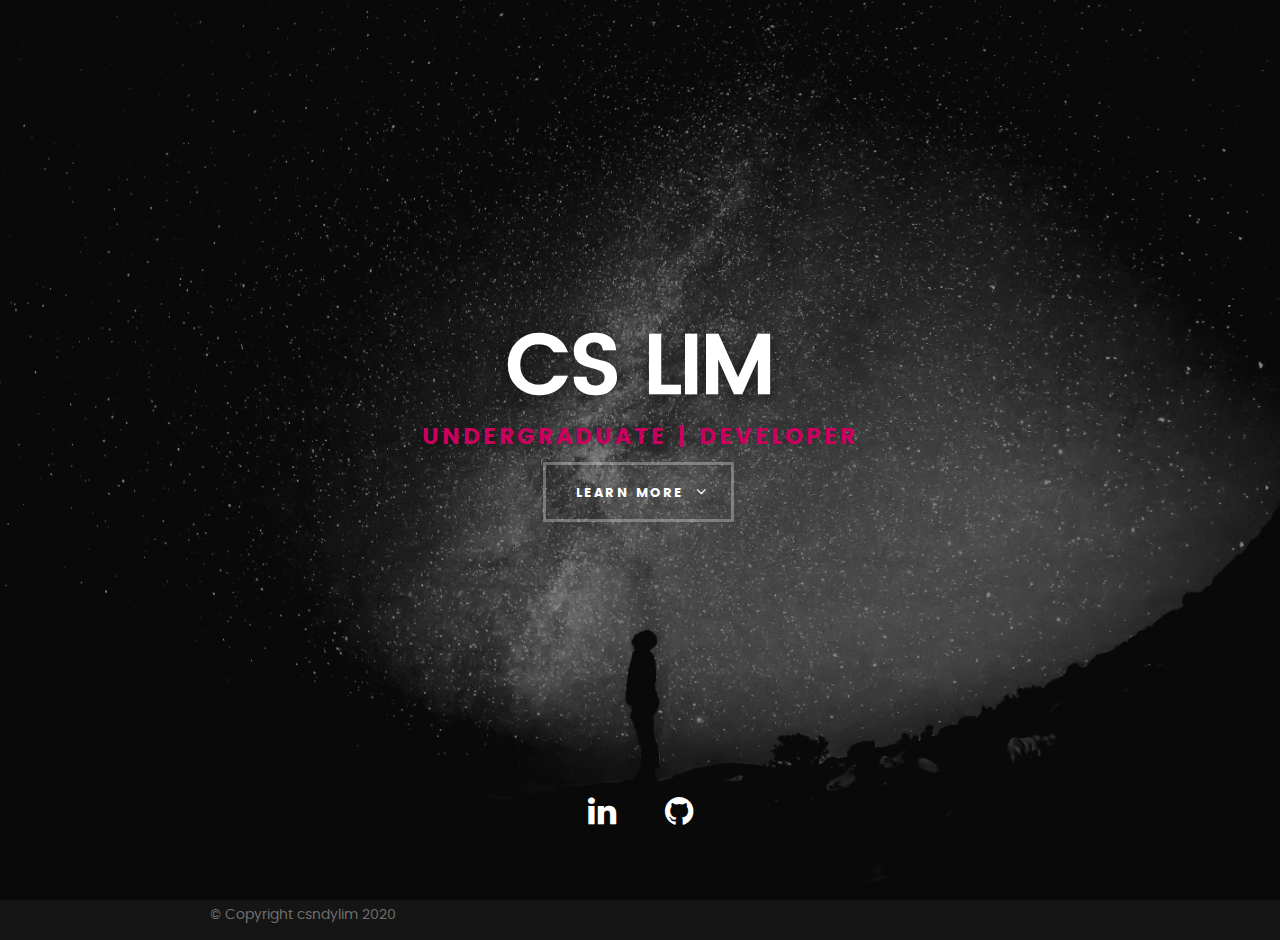
==== commit 69e230eb: "first edit before i sleep ." ====
--- a/index.html
+++ b/index.html
@@ -21,25 +21,6 @@
    <link rel="stylesheet" href="css/main.css">
    <link rel="stylesheet" href="css/vendor.css">
 
-   <!-- script
-   ================================================== -->
-	<script src="js/modernizr.js"></script>
-	<script src="js/pace.min.js"></script>
-
-   <!-- favicons
-	================================================== -->
-	<link rel="apple-touch-icon" sizes="180x180" href="/apple-touch-icon.png">
-	<link rel="icon" type="image/png" sizes="32x32" href="/favicon-32x32.png">
-	<link rel="icon" type="image/png" sizes="16x16" href="/favicon-16x16.png">
-	<link rel="manifest" href="/site.webmanifest">
-	<link rel="mask-icon" href="/safari-pinned-tab.svg" color="#5bbad5">
-	<meta name="msapplication-TileColor" content="#da532c">
-	<meta name="theme-color" content="#ffffff">
-
-	<link rel="shortcut icon" href="https://bonn0062.github.io/portfolio_ab/favicon.ico">
-	<link rel="shortcut icon"> <img src="images/ABLogoImg.png" type="image/x-icon" />
-	<link rel="stylesheet" href="path/to/font-awesome/css/font-awesome.min.css">
-</head>
 
 <body id="top">
 
@@ -47,27 +28,14 @@
    ================================================== -->
    <header>
    	<div class="row">
-
-   		<div class="top-bar">
-   			<a class="menu-toggle" href="#"><span>Menu</span></a>
-
-	   		<div class="logo">
-		         <a href="index.html"></a>
-		      </div>
-
-		   	<nav id="main-nav-wrap">
 					<ul class="main-navigation">
-						<li class="current"><a class="smoothscroll"  href="#intro" title="">Home</a></li>
-						<li><a class="smoothscroll"  href="#about" title="">About</a></li>
-						<li><a class="smoothscroll"  href="#resume" title="">Resume</a></li>
-						<li><a class="smoothscroll"  href="#portfolio" title="">Portfolio</a></li>
-						<li><a class="smoothscroll"  href="#services" title="">Services</a></li>
-						<li><a class="smoothscroll"  href="#contact" title="">Contact</a></li>
-						<li><a href="projects.html" title="">Projects</a></li>
+            <li><a href="#">Home</a></li>
+            <li><a href="#about">About</a></li>
+            <li><a href="#cv">CV</a></li>
+            <li><a href="#blog">Blog</a></li>
 
 					</ul>
-				</nav>
-   		</div> <!-- /top-bar -->
+
 
    	</div> <!-- /row -->
    </header> <!-- /header -->
@@ -83,14 +51,9 @@
 
    			<div class="col-twelve">
 
-	   			<h5>Undergraduate |  Developer</h5>
+
 	   			<h1>CS LIM</h1>
-
-	   			<p class="intro-position">
-	   				<span>Data Science</span>
-					   <span>Natural Language Processing</span>
-	   				<span>Cloud Computing</span>
-	   			</p>
+          <h5>Undergraduate |  Developer</h2>
 
 	   			<a class="button stroke smoothscroll" href="#about" title="">learn more</a>
 
@@ -113,28 +76,10 @@
 
    <footer>
 		<div class="row">
-
-			<div class="col-six tab-full pull-right social">
-
-				<ul class="footer-social">
-				 <li><a href="https://www.linkedin.com/in/tastingeverything/"><i class="fa fa-linkedin"></i></a></li>
-				 <li><a href="https://www.facebook.com/anne.bonner.9"><i class="fa fa-facebook"></i></a></li>
-				 <li><a href="https://github.com/bonn0062"><i class="fa fa-github"></i></a></li>
-				 <li><a href="https://twitter.com/tastingevery"><i class="fa fa-twitter"></i></a></li>
-				 <li><a href="https://www.instagram.com/tastingeverything/"><i class="fa fa-instagram"></i></a></li>
-			  </ul>
-
-		 </div>
-
-		 <div class="col-six tab-full">
+			<div class="col-six tab-full">
 			 <div class="copyright">
-				   <span>© Copyright anneb 2018.</span>
-				   <span><a href="http://www.styleshout.com/"></a></span>
+				   <span>© Copyright csndylim 2020</span>
 				</div>
-			 </div>
-
-			 <div id="go-top">
-				<a class="smoothscroll" title="Back to Top" href="#top"><i class="fa fa-long-arrow-up"></i></a>
 			 </div>
 
 		 </div> <!-- /row -->
--- a/css/main.css
+++ b/css/main.css
@@ -1,43 +1,2599 @@
+/**
+ * =================================================================== 
+ *
+ *  Kards v1.0 Main Stylesheet
+ *  url: styleshout.com
+ *  03-01-2016
+ *  ------------------------------------------------------------------
+ *  TOC:
+ *  01. webfonts and iconfonts
+ *  02. base style overrides
+ *  03. typography & general theme styles
+ *  04. preloader
+ *  05. forms
+ *  06. buttons 
+ *  07. other components
+ *  08. common styles
+ *  09. header styles
+ *  10. intro
+ *  11. about
+ *  12. resume
+ *  13. portfolio
+ *  14. call-to-action section
+ *  15. services
+ *  16. stats
+ *  17. contact
+ *  18. footer
+ *
+ * =================================================================== 
+ */
+
+
+/** 
+ * ===================================================================
+ * 01. webfonts and iconfonts - (_document-setup.scss)
+ *
+ * ------------------------------------------------------------------- 
+ */
+@import url("fonts.css");
+@import url("font-awesome/css/font-awesome.min.css");
+@import url("micons/micons.css");
+
+
+/** 
+ * ===================================================================
+ * 02. base style overrides - (_document-setup.scss)
+ *
+ * ------------------------------------------------------------------- 
+ */
+html {
+	font-size: 10px;
+}
+
+@media only screen and (max-width:1024px) {
+	html {
+		font-size: 9.411764705882353px;
+	}
+}
+@media only screen and (max-width:768px) {
+	html {
+		font-size: 10px;
+	}
+}
+@media only screen and (max-width:400px) {
+	html {
+		font-size: 9.411764705882353px;
+	}
+}
+
+html, body {
+	height: 100%;
+}
 body {
-    margin: 60px auto;
-    width: 70%;
-}
-nav ul, footer ul {
-    font-family:'Helvetica', 'Arial', 'Sans-Serif';
-    padding: 0px;
-    list-style: none;
-    font-weight: bold;
-}
-nav ul li, footer ul li {
-    display: inline;
-    margin-right: 20px;
-}
-a {
-    text-decoration: none;
-    color: #999;
-}
-a:hover {
-    text-decoration: underline;
-}
-h1 {
-    font-size: 3em;
-    font-family:'Helvetica', 'Arial', 'Sans-Serif';
-}
-p {
-    font-size: 1.5em;
-    line-height: 1.4em;
-    color: #333;
-}
+	background: #151515;
+	font-family: "lora-regular", serif;
+	font-size: 1.7rem;
+	line-height: 3rem;
+	color: #6e6e6e;
+}
+
+/**
+ * links - (_document-setup.scss)
+ * -------------------------------------------------------------------
+ */
+a, a:visited {
+	color: #000000;
+	-moz-transition: all 0.3s ease-in-out;
+	-o-transition: all 0.3s ease-in-out;
+	-webkit-transition: all 0.3s ease-in-out;
+	-ms-transition: all 0.3s ease-in-out;
+	transition: all 0.3s ease-in-out;
+}
+a:hover, a:focus, a:active {
+	color: #FF0077;
+	outline: 0;
+}
+
+/** 
+ * ===================================================================
+ * 03. typography & general theme styles - (_document-setup.scss)
+ *
+ * ------------------------------------------------------------------- 
+ */
+h1, h2, h3, h4, h5, h6, .h01, .h02, .h03, .h04, .h05, .h06 {
+	font-family: "poppins-semibold", sans-serif;
+	color: #313131;
+	font-style: normal;
+	text-rendering: optimizeLegibility;
+	margin-bottom: 2.1rem;
+}
+h3, .h03, h4, .h04 {
+	margin-bottom: 1.8rem;
+}
+h5, .h05, h6, .h06 {
+	font-family: "poppins-bold";
+	margin-bottom: 1.2rem;
+}
+h1, .h01 {
+	font-size: 3.1rem;
+	line-height: 1.355;
+	letter-spacing: -.1rem;
+}
+@media only screen and (max-width:600px) {
+	h1, .h01 {
+		font-size: 2.6rem;
+		letter-spacing: -.07rem;
+	}
+}
+h2, .h02 {
+	font-size: 2.4rem;
+	line-height: 1.25;
+}
+h3, .h03 {
+	font-size: 2rem;
+	line-height: 1.5;
+}
+h4, .h04 {
+	font-size: 1.7rem;
+	line-height: 1.765;
+}
+h5, .h05 {
+	font-size: 1.4rem;
+	line-height: 1.714;
+	text-transform: uppercase;
+	letter-spacing: .15rem;
+}
+h6, .h06 {
+	font-size: 1.3rem;
+	line-height: 1.846;
+	text-transform: uppercase;
+	letter-spacing: .15rem;
+}
+p img {
+	margin: 0;
+}
+p.lead {
+	font-family: "lora-regular", serif;
+	font-size: 2rem;
+	line-height: 1.8;
+	color: #888888;
+}
+@media only screen and (max-width:768px) {
+	p.lead {
+		font-size: 1.7rem;
+	}
+}
+em, i, strong, b {
+	font-size: 1.7rem;
+	line-height: 3rem;
+	font-style: normal;
+	font-weight: normal;
+}
+em, i {
+	font-family: "lora-italic", serif;
+}
+strong, b {
+	font-family: "lora-bold", serif;
+}
+small {
+	font-size: 1.2rem;
+	line-height: inherit;
+}
+blockquote {
+	margin: 3rem 0;
+	padding-left: 4rem;
+	position: relative;
+}
+blockquote:before {
+	content: "\201C";
+	font-size: 8rem;
+	line-height: 0px;
+	margin: 0;
+	color: #313131;
+	font-family: arial, sans-serif;
+	position: absolute;
+	top: 3rem;
+	left: 0;
+}
+blockquote p {
+	font-family: georgia, serif;
+	font-style: italic;
+	padding: 0;
+	font-size: 1.9rem;
+	line-height: 1.737;
+}
+blockquote cite {
+	display: block;
+	font-size: 1.3rem;
+	font-style: normal;
+	line-height: 1.616;
+}
+blockquote cite:before {
+	content: "\2014 \0020";
+}
+blockquote cite a, blockquote cite a:visited {
+	color: #888888;
+	border: none;
+}
+abbr {
+	font-family: "poppins-bold", serif;
+	font-variant: small-caps;
+	text-transform: lowercase;
+	letter-spacing: .05rem;
+	color: #888888;
+}
+var, kbd, samp, code, pre {
+	font-family: Consolas, "Andale Mono", Courier, "Courier New", monospace;
+}
+pre {
+	padding: 2.4rem 3rem 3rem;
+	background: #F1F1F1;
+}
+code {
+	font-size: 1.4rem;
+	margin: 0 .2rem;
+	padding: .3rem .6rem;
+	white-space: nowrap;
+	background: #F1F1F1;
+	border: 1px solid #E1E1E1;
+	border-radius: 3px;
+}
+pre > code {
+	display: block;
+	white-space: pre;
+	line-height: 2;
+	padding: 0;
+	margin: 0;
+}
+pre.prettyprint > code {
+	border: none;
+}
+del {
+	text-decoration: line-through;
+}
+abbr[title], dfn[title] {
+	border-bottom: 1px dotted;
+	cursor: help;
+}
+mark {
+	background: #FFF49B;
+	color: #000;
+}
+hr {
+	border: solid #d2d2d2;
+	border-width: 1px 0 0;
+	clear: both;
+	margin: 2.4rem 0 1.5rem;
+	height: 0;
+}
+
+/**
+ * Lists - (_document-setup.scss)  
+ * -------------------------------------------------------------------
+ */
+ol {
+	list-style: decimal;
+}
+ul {
+	list-style: disc;
+}
+li {
+	display: list-item;
+}
+ol, ul {
+	margin-left: 1.7rem;
+}
+ul li {
+	padding-left: .4rem;
+}
+ul ul, ul ol, ol ol, ol ul {
+	margin: .6rem 0 .6rem 1.7rem;
+}
+ul.disc li {
+	display: list-item;
+	list-style: none;
+	padding: 0 0 0 .8rem;
+	position: relative;
+}
+ul.disc li::before {
+	content: "";
+	display: inline-block;
+	width: 8px;
+	height: 8px;
+	border-radius: 50%;
+	background: #FF0077;
+	position: absolute;
+	left: -17px;
+	top: 11px;
+	vertical-align: middle;
+}
+dt {
+	margin: 0;
+	color: #FF0077;
+}
+dd {
+	margin: 0 0 0 2rem;
+}
+
+/**
+ * tables - (_document-setup.scss)  
+ * -------------------------------------------------------------------
+ */
+table {
+	border-width: 0;
+	width: 100%;
+	max-width: 100%;
+	font-family: "lora-regular", sans-serif;
+}
+th, td {
+	padding: 1.5rem 3rem;
+	text-align: left;
+	border-bottom: 1px solid #E8E8E8;
+}
+th {
+	color: #313131;
+	font-family: "poppins-bold", sans-serif;
+}
+td {
+	line-height: 1.5;
+}
+th:first-child, td:first-child {
+	padding-left: 0;
+}
+th:last-child, td:last-child {
+	padding-right: 0;
+}
+.table-responsive {
+	overflow-x: auto;
+	-webkit-overflow-scrolling: touch;
+}
+
+/**
+ * Spacing - (_document-setup.scss)  
+ * -------------------------------------------------------------------
+ */
+button, .button {
+	margin-bottom: 1.2;
+}
+fieldset {
+	margin-bottom: 1.5rem;
+}
+input,
+textarea,
+select,
+pre,
+blockquote,
+figure,
+table,
+p,
+ul,
+ol,
+dl,
+form,
+.fluid-video-wrapper,
+.ss-custom-select {
+	margin-bottom: 3rem;
+}
+
+/**
+ * floated image - (_document-setup.scss)  
+ * -------------------------------------------------------------------
+ */
+img.pull-right {
+	margin: .9rem 0 0 2.4rem;
+}
+img.pull-left {
+	margin: .9rem 2.4rem 0 0;
+}
+
+/**
+ * block grid paddings - (_document-setup.scss) 
+ * -------------------------------------------------------------------
+ */
+.bgrid {
+	padding: 0 20px;
+}
+@media only screen and (max-width:1024px) {
+	.bgrid {
+		padding: 0 18px;
+	}
+}
+@media only screen and (max-width:768px) {
+	.bgrid {
+		padding: 0 15px;
+	}
+}
+@media only screen and (max-width:600px) {
+	.bgrid {
+		padding: 0 10px;
+	}
+}
+@media only screen and (max-width:400px) {
+	.bgrid {
+		padding: 0;
+	}
+}
+
+/**
+ * pace.js styles - minimal  - (_document-setup.scss)
+ * -------------------------------------------------------------------
+ */
+.pace {
+	-webkit-pointer-events: none;
+	pointer-events: none;
+	-webkit-user-select: none;
+	-moz-user-select: none;
+	user-select: none;
+}
+.pace-inactive {
+	display: none;
+}
+.pace .pace-progress {
+	background: #FF0077;
+	position: fixed;
+	z-index: 900;
+	top: 0;
+	right: 100%;
+	width: 100%;
+	height: 6px;
+}
+
+/** 
+ * ===================================================================
+ * 04. preloader - (_preloader-1.scss)
+ *
+ * ------------------------------------------------------------------- 
+ */
+#preloader {
+	position: fixed;
+	top: 0;
+	left: 0;
+	right: 0;
+	bottom: 0;
+	background: #151515;
+	z-index: 800;
+	height: 100%;
+	width: 100%;
+}
+.no-js #preloader, .oldie #preloader {
+	display: none;
+}
+#loader {
+	position: absolute;
+	left: 50%;
+	top: 50%;
+	width: 60px;
+	height: 60px;
+	margin: -30px 0 0 -30px;
+	padding: 0;
+}
+#loader:before {
+	content: "";
+	border-top: 11px solid rgba(255, 255, 255, 0.1);
+	border-right: 11px solid rgba(255, 255, 255, 0.1);
+	border-bottom: 11px solid rgba(255, 255, 255, 0.1);
+	border-left: 11px solid #FF0077;
+	-webkit-animation: load 1.1s infinite linear;
+	animation: load 1.1s infinite linear;
+	display: block;
+	border-radius: 50%;
+	width: 60px;
+	height: 60px;
+}
+@-webkit-keyframes load {
+	0% {
+		-webkit-transform: rotate(0deg);
+		transform: rotate(0deg);
+	}
+	100% {
+		-webkit-transform: rotate(360deg);
+		transform: rotate(360deg);
+	}
+}
+@keyframes load {
+	0% {
+		-webkit-transform: rotate(0deg);
+		transform: rotate(0deg);
+	}
+	100% {
+		-webkit-transform: rotate(360deg);
+		transform: rotate(360deg);
+	}
+}
+
+/** 
+ * ===================================================================
+ * 05. forms - (_forms.scss)
+ *
+ * ------------------------------------------------------------------- 
+ */
+fieldset {
+	border: none;
+}
+input[type="email"],
+input[type="number"],
+input[type="search"],
+input[type="text"],
+input[type="tel"],
+input[type="url"],
+input[type="password"],
+textarea,
+select {
+	display: block;
+	height: 6rem;
+	padding: 1.5rem 0;
+	border: 0;
+	outline: none;
+	vertical-align: middle;
+	color: #313131;
+	font-family: "poppins-regular", sans-serif;
+	font-size: 1.5rem;
+	line-height: 3rem;
+	max-width: 100%;
+	background: transparent;
+	border-bottom: 1px solid rgba(0, 0, 0, 0.3);
+	-moz-transition: all 0.3s ease-in-out;
+	-o-transition: all 0.3s ease-in-out;
+	-webkit-transition: all 0.3s ease-in-out;
+	-ms-transition: all 0.3s ease-in-out;
+	transition: all 0.3s ease-in-out;
+}
+.ss-custom-select {
+	position: relative;
+	padding: 0;
+}
+.ss-custom-select select {
+	-webkit-appearance: none;
+	-moz-appearance: none;
+	-ms-appearance: none;
+	-o-appearance: none;
+	appearance: none;
+	text-indent: 0.01px;
+	text-overflow: '';
+	margin: 0;
+	line-height: 3rem;
+	vertical-align: middle;
+}
+.ss-custom-select select option {
+	padding-left: 2rem;
+	padding-right: 2rem;
+}
+.ss-custom-select select::-ms-expand {
+	display: none;
+}
+.ss-custom-select::after {
+	content: '\f0d7';
+	font-family: 'FontAwesome';
+	position: absolute;
+	top: 50%;
+	right: 1.5rem;
+	margin-top: -10px;
+	bottom: auto;
+	width: 20px;
+	height: 20px;
+	line-height: 20px;
+	font-size: 18px;
+	text-align: center;
+	pointer-events: none;
+	color: #252525;
+}
+
+/* IE9 and below */
+.oldie .ss-custom-select::after {
+	display: none;
+}
+textarea {
+	min-height: 25rem;
+}
+input[type="email"]:focus,
+input[type="number"]:focus,
+input[type="search"]:focus,
+input[type="text"]:focus,
+input[type="tel"]:focus,
+input[type="url"]:focus,
+input[type="password"]:focus,
+textarea:focus,
+select:focus {
+	color: #cc005f;
+	border-bottom: 1px solid #FF0077;
+}
+label, legend {
+	font-family: "poppins-bold", sans-serif;
+	font-size: 1.4rem;
+	margin-bottom: .6rem;
+	color: #3b3b3b;
+	display: block;
+}
+input[type="checkbox"], input[type="radio"] {
+	display: inline;
+}
+label > .label-text {
+	display: inline-block;
+	margin-left: 1rem;
+	font-family: "poppins-regular", sans-serif;
+	line-height: inherit;
+}
+label > input[type="checkbox"], label > input[type="radio"] {
+	margin: 0;
+	position: relative;
+	top: .15rem;
+}
+
+/**
+ * Style Placeholder Text  
+ * -
+ */
+::-webkit-input-placeholder {
+	color: #a1a1a1;
+}
+:-moz-placeholder {
+	color: #a1a1a1;  /* Firefox 18- */
+}
+::-moz-placeholder {
+	color: #a1a1a1;  /* Firefox 19+ */
+}
+:-ms-input-placeholder {
+	color: #a1a1a1;
+}
+.placeholder {
+	color: #a1a1a1 !important;
+}
+
+/** 
+ * ===================================================================
+ * 06. buttons - (_button-essentials.scss)
+ *
+ * ------------------------------------------------------------------- 
+ */
+.button,
+a.button,
+button,
+input[type="submit"],
+input[type="reset"],
+input[type="button"] {
+	display: inline-block;
+	font-family: "poppins-bold", sans-serif;
+	font-size: 1.4rem;
+	text-transform: uppercase;
+	letter-spacing: .3rem;
+	height: 5.4rem;
+	line-height: 5.4rem;
+	padding: 0 3rem;
+	margin: 0 .3rem 1.2rem 0;
+	background: #d8d8d8;
+	color: #313131;
+	text-decoration: none;
+	cursor: pointer;
+	text-align: center;
+	white-space: nowrap;
+	border: none;
+	-moz-transition: all 0.3s ease-in-out;
+	-o-transition: all 0.3s ease-in-out;
+	-webkit-transition: all 0.3s ease-in-out;
+	-ms-transition: all 0.3s ease-in-out;
+	transition: all 0.3s ease-in-out;
+}
+.button:hover,
+a.button:hover,
+button:hover,
+input[type="submit"]:hover,
+input[type="reset"]:hover,
+input[type="button"]:hover,
+.button:focus,
+button:focus,
+input[type="submit"]:focus,
+input[type="reset"]:focus,
+input[type="button"]:focus {
+	background: #bebebe;
+	color: #000000;
+	outline: 0;
+}
+.button.button-primary,
+a.button.button-primary,
+button.button-primary,
+input[type="submit"].button-primary,
+input[type="reset"].button-primary,
+input[type="button"].button-primary {
+	background: #313131;
+	color: #FFFFFF;
+}
+.button.button-primary:hover,
+a.button.button-primary:hover,
+button.button-primary:hover,
+input[type="submit"].button-primary:hover,
+input[type="reset"].button-primary:hover,
+input[type="button"].button-primary:hover,
+.button.button-primary:focus,
+button.button-primary:focus,
+input[type="submit"].button-primary:focus,
+input[type="reset"].button-primary:focus,
+input[type="button"].button-primary:focus {
+	background: #1f1f1f;
+}
+button.full-width, .button.full-width {
+	width: 100%;
+	margin-right: 0;
+}
+button.medium, .button.medium {
+	height: 5.7rem !important;
+	line-height: 5.7rem !important;
+	padding: 0 1.8rem !important;
+}
+button.large, .button.large {
+	height: 6rem !important;
+	line-height: 6rem !important;
+	padding: 0rem 3rem !important;
+}
+button.stroke, .button.stroke {
+	background: transparent !important;
+	border: 3px solid #313131;
+	line-height: 4.8rem;
+}
+button.stroke.medium, .button.stroke.medium {
+	line-height: 5.1rem !important;
+}
+button.stroke.large, .button.stroke.large {
+	line-height: 5.4rem !important;
+}
+button.stroke:hover, .button.stroke:hover {
+	border: 3px solid #FF0077;
+	color: #FF0077;
+}
+button::-moz-focus-inner, input::-moz-focus-inner {
+	border: 0;
+	padding: 0;
+}
+
+
+/** 
+ * ===================================================================
+ * 07. other components - (_others.scss)
+ *
+ * ------------------------------------------------------------------- 
+ */
+
+/**
+ * alert box - (_alert-box.scss)
+ * -------------------------------------------------------------------
+ */
+.alert-box {
+	padding: 2.1rem 4rem 2.1rem 3rem;
+	position: relative;
+	margin-bottom: 3rem;
+	border-radius: 3px;
+	font-family: "poppins-regular", sans-serif;
+	font-size: 1.5rem;
+}
+.alert-box .close {
+	position: absolute;
+	right: 1.8rem;
+	top: 1.8rem;
+	cursor: pointer;
+}
+.ss-error {
+	background-color: #ffd1d2;
+	color: #e65153;
+}
+.ss-success {
+	background-color: #c8e675;
+	color: #758c36;
+}
+.ss-info {
+	background-color: #d7ecfb;
+	color: #4a95cc;
+}
+.ss-notice {
+	background-color: #fff099;
+	color: #bba31b;
+}
+
+/**
+ * additional typo styles - (_additional-typo.scss)
+ * -------------------------------------------------------------------
+ */
+
+/**
+ * drop cap 
+ */
+.drop-cap:first-letter {
+	float: left;
+	margin: 0;
+	padding: 1.5rem .6rem 0 0;
+	font-size: 8.4rem;
+	font-family: "poppins-bold", sans-serif;
+	line-height: 6rem;
+	text-indent: 0;
+	background: transparent;
+	color: #313131;
+}
+
+/**
+ * line definition style
+ */
+.lining dt, .lining dd {
+	display: inline;
+	margin: 0;
+}
+.lining dt + dt:before, .lining dd + dt:before {
+	content: "\A";
+	white-space: pre;
+}
+.lining dd + dd:before {
+	content: ", ";
+}
+.lining dd + dd:before {
+	content: ", ";
+}
+.lining dd:before {
+	content: ": ";
+	margin-left: -0.2em;
+}
+
+/**
+ * dictionary definition style
+ */
+.dictionary-style dt {
+	display: inline;
+	counter-reset: definitions;
+}
+.dictionary-style dt + dt:before {
+	content: ", ";
+	margin-left: -0.2em;
+}
+.dictionary-style dd {
+	display: block;
+	counter-increment: definitions;
+}
+.dictionary-style dd:before {
+	content: counter(definitions, decimal) ". ";
+}
+
+/** 
+ * Pull Quotes
+ * -----------
+ * markup:
+ *
+ * <aside class="pull-quote">
+ *		<blockquote>
+ *			<p></p>
+ *		</blockquote>
+ *	</aside>
+ *
+ * --------------------------------------------------------------------- 
+ */
+.pull-quote {
+	position: relative;
+	padding: 2.1rem 3rem 2.1rem 0px;
+}
+.pull-quote:before, .pull-quote:after {
+	height: 1em;
+	position: absolute;
+	font-size: 8rem;
+	font-family: Arial, Sans-Serif;
+	color: #333;
+}
+.pull-quote:before {
+	content: "\201C";
+	top: 33px;
+	left: 0;
+}
+.pull-quote:after {
+	content: '\201D';
+	bottom: -33px;
+	right: 0;
+}
+.pull-quote blockquote {
+	margin: 0;
+}
+.pull-quote blockquote:before {
+	content: none;
+}
+
+/** 
+ * Stats Tab
+ * ---------
+ * markup:
+ *
+ * <ul class="stats-tabs">
+ *		<li><a href="#">[value]<em>[name]</em></a></li>
+ *	</ul>
+ *
+ * Extend this object into your markup.
+ *
+ * ---------------------------------------------------------------------
+ */
+.stats-tabs {
+	padding: 0;
+	margin: 3rem 0;
+}
+.stats-tabs li {
+	display: inline-block;
+	margin: 0 1.5rem 3rem 0;
+	padding: 0 1.5rem 0 0;
+	border-right: 1px solid #ccc;
+}
+.stats-tabs li:last-child {
+	margin: 0;
+	padding: 0;
+	border: none;
+}
+.stats-tabs li a {
+	display: inline-block;
+	font-size: 2.5rem;
+	font-family: "poppins-bold", sans-serif;
+	border: none;
+	color: #252525;
+}
+.stats-tabs li a:hover {
+	color: #FF0077;
+}
+.stats-tabs li a em {
+	display: block;
+	margin: .6rem 0 0 0;
+	font-size: 1.4rem;
+	font-family: "poppins-regular", sans-serif;
+	color: #888888;
+}
+
+/**
+ * skillbars - (_skillbars.scss)
+ * -------------------------------------------------------------------
+ */
+.skill-bars {
+	list-style: none;
+	margin: 6rem 0 3rem;
+}
+.skill-bars li {
+	height: .6rem;
+	background: #a1a1a1;
+	width: 100%;
+	margin-bottom: 6rem;
+	padding: 0;
+	position: relative;
+}
+.skill-bars li strong {
+	position: absolute;
+	left: 0;
+	top: -3rem;
+	font-family: "poppins-bold", sans-serif;
+	color: #313131;
+	text-transform: uppercase;
+	letter-spacing: .2rem;
+	font-size: 1.5rem;
+	line-height: 2.4rem;
+}
+.skill-bars li .progress {
+	background: #313131;
+	position: relative;
+	height: 100%;
+}
+.skill-bars li .progress span {
+	position: absolute;
+	right: 0;
+	top: -3.6rem;
+	display: block;
+	font-family: "poppins-regular", sans-serif;
+	color: white;
+	font-size: 1.1rem;
+	line-height: 1;
+	background: #313131;
+	padding: .6rem .6rem;
+	border-radius: 3px;
+}
+.skill-bars li .progress span::after {
+	position: absolute;
+	left: 50%;
+	bottom: -5px;
+	margin-left: -5px;
+	border-right: 5px solid transparent;
+	border-left: 5px solid transparent;
+	border-top: 5px solid #313131;
+	content: "";
+}
+
+.skill-bars li .percent5   { width: 5%; }
+.skill-bars li .percent10  { width: 10%; }
+.skill-bars li .percent15  { width: 15%; }
+.skill-bars li .percent20  { width: 20%; }
+.skill-bars li .percent25  { width: 25%; }
+.skill-bars li .percent30  { width: 30%; }
+.skill-bars li .percent35  { width: 35%; }
+.skill-bars li .percent40  { width: 40%; }
+.skill-bars li .percent45  { width: 45%; }
+.skill-bars li .percent50  { width: 50%; }
+.skill-bars li .percent55  { width: 55%; }
+.skill-bars li .percent60  { width: 60%; }
+.skill-bars li .percent65  { width: 65%; }
+.skill-bars li .percent70  { width: 70%; }
+.skill-bars li .percent75  { width: 75%; }
+.skill-bars li .percent80  { width: 80%; }
+.skill-bars li .percent85  { width: 85%; }
+.skill-bars li .percent90  { width: 90%; }
+.skill-bars li .percent95  { width: 95%; }
+.skill-bars li .percent100 { width: 100%; }
+
+
+/** 
+ * ===================================================================
+ * 08. common styles (_layout.scss)
+ *
+ * ------------------------------------------------------------------- 
+ */
+.grey-section {
+	background: #FFFFFF;
+}
+.grey-section p.lead {
+	color: #7d7d7d;
+}
+.section-intro {
+	max-width: 700px;
+	margin-left: auto;
+	margin-right: auto;
+	text-align: center;
+	margin-bottom: 3.6rem;
+	position: relative;
+}
+.section-intro h1 {
+	font-family: "poppins-semibold", serif;
+	font-size: 3.6rem;
+	color: #313131;
+	line-height: 1.25;
+	margin-bottom: 1.2rem;
+}
+.section-intro h5 {
+	color: #FF0077;
+	font-size: 1.6rem;
+	line-height: 1.875;
+	margin-bottom: 0.3rem;
+	letter-spacing: .4rem;
+}
+
+/**
+ * responsive:
+ * common styles
+ * ------------------------------------------------------------------- 
+ */
+@media only screen and (max-width:768px) {
+	.section-intro {
+		max-width: 650px;
+	}
+	.section-intro h1 {
+		font-size: 3rem;
+	}
+}
+@media only screen and (max-width:600px) {
+	.section-intro h1 {
+		font-size: 2.6rem;
+	}
+	.section-intro h5 {
+		font-size: 1.5rem;
+		letter-spacing: .3rem;
+	}
+}
+@media only screen and (max-width:400px) {
+	.section-intro h1 {
+		font-size: 2.4rem;
+	}
+}
+
+
+/** 
+ * ===================================================================
+ * 09. header styles - (_layout.scss)
+ *
+ * ------------------------------------------------------------------- 
+ */
+header {
+	position: fixed;
+	width: 100%;
+	min-height: 66px;
+	z-index: 600;
+}
+header .row {
+	position: relative;
+	min-height: 66px;
+}
+header .top-bar {
+	display: block;
+	background: #000000;
+	min-width: 220px;
+	min-height: 66px;
+	position: absolute;
+	left: 90px;
+	top: 0;
+}
+header .logo {
+	float: left;
+	margin-left: 20px;
+	margin-right: 50px;
+	margin-top: 25px;
+	position: relative;
+}
+header .logo a {
+	display: block;
+	margin: 0;
+	padding: 0;
+	border: none;
+	font: 0/0 a;
+	text-shadow: none;
+	color: transparent;
+	width: 53px;
+	height: 35px;
+	background: url("../images/ABLogo.png") no-repeat center;
+	background-size: 52px 45px;
+}
+
+/**
+ * menu toggle - (_layout.css)
+ * ------------------------------------------------------------------- 
+ */
+.menu-toggle {
+	float: left;
+	width: 40px;
+	height: 40px;
+	margin-left: 20px;
+	margin-top: 13px;
+	display: block;
+	position: relative;
+}
+.menu-toggle span {
+	display: block;
+	background-color: #FF0077;
+	width: 24px;
+	height: 3px;
+	margin-top: -1.5px;
+	font: 0/0 a;
+	text-shadow: none;
+	color: transparent;
+	position: absolute;
+	right: 8px;
+	top: 50%;
+	bottom: auto;
+	left: auto;
+	-moz-transition: background 0.2s ease-in-out;
+	-o-transition: background 0.2s ease-in-out;
+	-webkit-transition: background 0.2s ease-in-out;
+	-ms-transition: background 0.2s ease-in-out;
+	transition: background 0.2s ease-in-out;
+}
+.menu-toggle span::before, .menu-toggle span::after {
+	content: '';
+	width: 100%;
+	height: 100%;
+	background-color: inherit;
+	position: absolute;
+	left: 0;
+	-moz-transition-duration: 0.2s, 0.2s;
+	-o-transition-duration: 0.2s, 0.2s;
+	-webkit-transition-duration: 0.2s, 0.2s;
+	-ms-transition-duration: 0.2s, 0.2s;
+	transition-duration: 0.2s, 0.2s;
+	-moz-transition-delay: 0.2s, 0s;
+	-o-transition-delay: 0.2s, 0s;
+	-webkit-transition-delay: 0.2s, 0s;
+	-ms-transition-delay: 0.2s, 0s;
+	transition-delay: 0.2s, 0s;
+}
+.menu-toggle span::before {
+	top: -8px;
+	-moz-transition-property: top, transform;
+	-o-transition-property: top, transform;
+	-webkit-transition-property: top, transform;
+	-ms-transition-property: top, transform;
+	transition-property: top, transform;
+}
+.menu-toggle span::after {
+	bottom: -8px;
+	-moz-transition-property: bottom, transform;
+	-o-transition-property: bottom, transform;
+	-webkit-transition-property: bottom, transform;
+	-ms-transition-property: bottom, transform;
+	transition-property: bottom, transform;
+}
+
+/* is clicked */
+.menu-toggle.is-clicked span {
+	background-color: rgba(255, 0, 119, 0);
+}
+.menu-toggle.is-clicked span::before, .menu-toggle.is-clicked span::after {
+	background-color: #ff0077;
+	-moz-transition-delay: 0s, 0.2s;
+	-o-transition-delay: 0s, 0.2s;
+	-webkit-transition-delay: 0s, 0.2s;
+	-ms-transition-delay: 0s, 0.2s;
+	transition-delay: 0s, 0.2s;
+}
+.menu-toggle.is-clicked span::before {
+	top: 0;
+	-webkit-transform: rotate(45deg);
+	-ms-transform: rotate(45deg);
+	transform: rotate(45deg);
+}
+.menu-toggle.is-clicked span::after {
+	bottom: 0;
+	-webkit-transform: rotate(-45deg);
+	-ms-transform: rotate(-45deg);
+	transform: rotate(-45deg);
+}
+
+/* navigation panel */
+#main-nav-wrap {
+	display: block;
+	width: 100%;
+	font-family: "poppins-medium", sans-serif;
+	font-size: 1.5rem;
+	position: absolute;
+	top: 100%;
+	left: 0;
+}
+
+/* dropdown nav */
+.main-navigation {
+	background: #000000;
+	padding: 24px 30px 42px;
+	margin: 0;
+	width: 100%;
+	height: auto;
+	clear: both;
+	display: none;
+}
+.main-navigation > li {
+	display: block;
+	height: auto;
+	text-align: left;
+	padding: 0;
+}
+.main-navigation li a {
+	display: block;
+	color: #FFFFFF;
+	width: auto;
+	padding: 15px 0;
+	line-height: 16px;
+	border: none;
+}
+.main-navigation li a:hover {
+	color: #FF0077;
+	padding-left: 1rem;
+}
+.main-navigation li.current > a {
+	background: none;
+	color: #FF0077;
+}
+
+/**
+ * responsive:
+ * header styles
+ * --------------------------------------------------------------- 
+ */
+@media only screen and (max-width:1024px) {
+	header .top-bar {
+		left: 60px;
+	}
+}
+@media only screen and (max-width:768px) {
+	header .top-bar {
+		left: 50px;
+	}
+}
+@media only screen and (max-width:600px) {
+	header .top-bar {
+		left: 35px;
+	}
+}
+@media only screen and (max-width:400px) {
+	header .top-bar {
+		left: 25px;
+	}
+}
+
+
+/** 
+ * ===================================================================
+ * 10. intro - (_layout.scss) 
+ *
+ * ------------------------------------------------------------------- 
+ */
+#intro {
+	background: #151515 url(../images/nightsky.jpg) no-repeat center bottom;
+	-webkit-background-size: cover;
+	-moz-background-size: cover;
+	background-size: cover;
+	background-attachment: fixed;
+	width: 100%;
+	height: 100%;
+	min-height: 720px;
+	display: table;
+	position: relative;
+	text-align: center;
+}
+.intro-overlay {
+	position: absolute;
+	top: 0;
+	left: 0;
+	width: 100%;
+	height: 100%;
+	background: #111111;
+	opacity: .50;
+}
+
+.intro-content {
+	display: table-cell;
+	vertical-align: middle;
+	text-align: center;
+	-webkit-transform: translateY(-2.1rem);
+	-ms-transform: translateY(-2.1rem);
+	transform: translateY(-2.1rem);
+}
+.intro-content h1 {
+	color: #FFFFFF;
+	font-family: "poppins-medium", sans-serif;
+	font-size: 8.4rem;
+	line-height: 1.071;
+	max-width: 900px;
+	margin-top: 0;
+	margin-bottom: .6rem;
+	margin-left: auto;
+	margin-right: auto;
+	text-shadow: 0 0 20px rgba(0, 0, 0, 0.5);
+}
+.intro-content h5 {
+	color: #cc005f;
+	font-family: "poppins-bold", sans-serif;
+	font-size: 2.3rem;
+	line-height: 1.565;
+	margin-bottom: 0;
+	text-transform: uppercase;
+	letter-spacing: .3rem;
+	text-shadow: 0 0 6px rgba(0, 0, 0, 0.2);
+}
+.intro-content .intro-position {
+	font-family: "lora-regular", serif;
+	font-size: 1.7rem;
+	line-height: 2.4rem;
+	text-transform: uppercase;
+	letter-spacing: .2rem;
+	color: #FFFFFF;
+	text-shadow: 0 0 6px rgba(0, 0, 0, 0.2);
+}
+.intro-content .intro-position span {
+	display: inline-block;
+}
+.intro-content .intro-position span::after {
+	content: "|";
+	text-align: center;
+	display: inline-block;
+	padding: 0 8px 0 14px;
+	color: rgba(255, 255, 255, 0.3);
+}
+.intro-content .intro-position span:first-child::before {
+	content: "|";
+	text-align: center;
+	display: inline-block;
+	padding: 0 14px 0 8px;
+	color: rgba(255, 255, 255, 0.3);
+}
+.intro-content .button {
+	color: #FFFFFF !important;
+	border-color: rgba(255, 255, 255, 0.3);
+	height: 6rem !important;
+	line-height: 5.4rem !important;
+	padding: 0 3.5rem 0 3rem !important;
+	margin-top: .6rem;
+	font-size: 1.3rem;
+	text-transform: uppercase;
+	letter-spacing: .25rem;
+}
+.intro-content .button:hover, .intro-content .button:focus {
+	border-color: #cc005f;
+}
+.intro-content .button::after {
+	display: inline-block;
+	content: "\f107";
+	font-family: fontAwesome;
+	font-size: 1.6rem;
+	line-height: inherit;
+	text-align: center;
+	position: relative;
+	left: 1.2rem;
+}
+
+.intro-social {
+	display: block;
+	position: absolute;
+	width: 100%;
+	left: 0;
+	bottom: 7.2rem;
+	font-size: 3.3rem;
+	margin: 0;
+	padding: 0;
+}
+.intro-social li {
+	display: inline-block;
+	margin: 0 20px;
+	padding: 0;
+}
+.intro-social li a, .intro-social li a:visited {
+	color: #FFFFFF;
+}
+.intro-social li a:hover, .intro-social li a:focus {
+	color: #cc005f;
+}
+
+/**
+ * responsive:
+ * Intro
+ * --------------------------------------------------------------- 
+ */
+@media only screen and (max-width:1024px) {
+	.intro-content h1 {
+		font-size: 7.6rem;
+	}
+	.intro-social {
+		font-size: 3rem;
+	}
+	.intro-social li {
+		margin: 0 15px;
+	}
+}
+@media only screen and (max-width:768px) {
+	#intro {
+		min-height: 660px;
+	}
+	.intro-content h1 {
+		font-size: 5.2rem;
+	}
+	.intro-content h5 {
+		font-size: 1.8rem;
+	}
+	.intro-content .intro-position {
+		font-size: 1.3rem;
+	}
+	.intro-social {
+		font-size: 2.5rem;
+	}
+	.intro-social li {
+		margin: 0 10px;
+	}
+}
+@media only screen and (max-width:600px) {
+	#intro {
+		min-height: 600px;
+	}
+	.intro-content h1 {
+		font-size: 4.6rem;
+		margin-bottom: .6rem;
+	}
+	.intro-content h5 {
+		font-size: 1.5rem;
+		margin-bottom: .3rem;
+		letter-spacing: .2rem;
+	}
+	.intro-content .intro-position {
+		font-size: 1.2rem;
+	}
+	.intro-content .intro-position span {
+		padding: 0 .6rem;
+	}
+	.intro-content .intro-position span::before, .intro-content .intro-position span::after {
+		display: none !important;
+	}
+	.intro-social {
+		font-size: 2.4rem;
+	}
+}
+
+
+/** 
+ * ===================================================================
+ * 11. about - (_layout.scss)
+ *
+ * ------------------------------------------------------------------- 
+ */
+#about {
+	background: #FFFFFF;
+	padding-top: 12rem;
+	padding-bottom: 15rem;
+}
+#about .section-intro {
+	margin-bottom: 3rem;
+}
+
+.intro-info {
+	margin-top: 4.2rem;
+	margin-right: -30px;
+	margin-left: -30px;
+}
+.intro-info img {
+	height: 9rem;
+	width: 9rem;
+	border-radius: 50%;
+	margin: .9rem 0 0 0;
+	float: left;
+}
+.intro-info .lead {
+	text-align: left;
+	padding-left: 13rem;
+}
+
+.about-content {
+	position: relative;
+	text-align: left;
+	max-width: 850px;
+	margin-bottom: 3.6rem;
+}
+.about-content h3 {
+	font-family: "poppins-bold", sans-serif;
+	font-size: 1.8rem;
+	text-transform: uppercase;
+	letter-spacing: .25rem;
+}
+.about-content .info-list {
+	list-style: none;
+	margin-left: 0;
+}
+.about-content .info-list li {
+	padding: 0 0 1.5rem 0;
+	margin-bottom: .6rem;
+}
+.about-content .info-list li strong {
+	font-family: "poppins-bold", sans-serif;
+	color: #313131;
+	text-transform: uppercase;
+	letter-spacing: .2rem;
+	font-size: 1.5rem;
+	line-height: 3rem;
+}
+.about-content .info-list li span {
+	display: block;
+	font-family: "poppins-regular", sans-serif;
+	color: #888888;
+	font-size: 1.5rem;
+	line-height: 1;
+}
+.about-content .skill-bars {
+	margin-top: 6rem;
+}
+
+.button-section {
+	text-align: center;
+}
+.button-section .button {
+	width: 250px;
+}
+.button-section [class*="col-"] .button:first-child {
+	margin-right: 4rem;
+}
+
+/**
+ * responsive:
+ * about
+ * ------------------------------------------------------------------- 
+ */
+@media only screen and (max-width:1024px) {
+	.intro-info {
+		margin-right: 0;
+		margin-left: 0;
+	}
+}
+@media only screen and (max-width:768px) {
+	.intro-info img {
+		height: 7.8rem;
+		width: 7.8rem;
+	}
+	.intro-info .lead {
+		padding-left: 11rem;
+	}
+	.about-content h3 {
+		text-align: center;
+	}
+	.about-content .info-list, .about-content .skill-bars {
+		margin-bottom: 4.2rem;
+	}
+	.button-section .button {
+		width: 100%;
+		margin-bottom: 3rem;
+	}
+	.button-section [class*="col-"] .button:first-child {
+		margin-right: 0;
+	}
+}
+@media only screen and (max-width:600px) {
+	.intro-info {
+		text-align: center;
+		margin-top: 3rem;
+	}
+	.intro-info img {
+		height: 6.6rem;
+		width: 6.6rem;
+		float: none;
+		display: inline-block;
+	}
+	.intro-info .lead {
+		padding-left: 0;
+		text-align: center;
+	}
+}
+
+/** 
+ * ===================================================================
+ * 12. resume - (_layout.scss)
+ *
+ * ------------------------------------------------------------------- 
+ */
+#resume {
+	padding-top: 12rem;
+	padding-bottom: 12rem;
+}
+
+#resume .resume-header {
+	text-align: center;
+}
+#resume .resume-header h2 {
+	color: #FF0077;
+}
+
+#resume .resume-timeline {
+	max-width: 980px;
+}
+#resume .timeline-wrap {
+	position: relative;
+	margin-top: 1.5rem;
+	margin-bottom: 6rem;
+}
+#resume .timeline-wrap::before {
+	content: "";
+	display: block;
+	width: 1px;
+	height: 100%;
+	background: rgb(3, 3, 3);
+	position: absolute;
+	left: 35%;
+	top: 0;
+}
+#resume .timeline-block {
+	position: relative;
+	padding-top: 1.5rem;
+}
+#resume .timeline-ico {
+	height: 4.8rem;
+	width: 4.8rem;
+	line-height: 4.8rem;
+	background: #313131;
+	border-radius: 50%;
+	text-align: center;
+	color: #FFFFFF;
+	position: absolute;
+	left: 35%;
+	top: .9rem;
+	margin-left: -2.4rem;
+}
+#resume .timeline-ico i {
+	position: relative;
+	left: .05rem;
+	top: .2rem;
+}
+
+#resume .timeline-header {
+	float: left;
+	width: 35%;
+	padding-right: 90px;
+	text-align: right;
+}
+#resume .timeline-header h3 {
+	margin-bottom: 0;
+}
+#resume .timeline-header p {
+	font-family: "poppins-regular", sans-serif;
+	font-size: 1.6rem;
+	color: rgb(2, 2, 2);
+}
+#resume .timeline-content {
+	margin-left: 35%;
+	padding-left: 60px;
+}
+#resume .timeline-content h4 {
+	position: relative;
+	padding-bottom: 1.8rem;
+}
+#resume .timeline-content h4::after {
+	content: "";
+	display: block;
+	height: 3px;
+	width: 50px;
+	background: rgb(3, 3, 3);
+	position: absolute;
+	left: 0;
+	bottom: 0;
+}
+
+/**
+ * responsive:
+ * resume
+ * ------------------------------------------------------------------- 
+ */
+@media only screen and (max-width:1024px) {
+	#resume .timeline-header {
+		padding-right: 50px;
+	}
+	#resume .timeline-header h3 {
+		font-size: 1.8rem;
+	}
+	#resume .timeline-header p {
+		font-size: 1.4rem;
+	}
+	#resume .timeline-content {
+		padding-left: 50px;
+	}
+}
+@media only screen and (max-width:768px) {
+	#resume .timeline-wrap::before {
+		left: 2.4rem;
+	}
+	#resume .timeline-ico {
+		left: 2.4rem;
+	}
+	#resume .timeline-header {
+		float: none;
+		width: auto;
+		padding-right: 15px;
+		text-align: left;
+	}
+	#resume .timeline-header h3 {
+		font-size: 2rem;
+	}
+	#resume .timeline-header p {
+		font-size: 1.5rem;
+		margin-bottom: 1.5rem;
+	}
+	#resume .timeline-content {
+		margin: 0;
+	}
+	#resume .timeline-content h4 {
+		padding-bottom: 0;
+		padding-top: 2.1rem;
+		margin-bottom: .6rem;
+		font-size: 1.7rem;
+	}
+	#resume .timeline-content h4::after {
+		bottom: auto;
+		top: 0;
+	}
+	#resume .timeline-header, #resume .timeline-content {
+		padding-left: 7rem;
+	}
+}
+@media only screen and (max-width:480px) {
+	#resume .resume-header h2 {
+		font-size: 2.2rem;
+	}
+	#resume .timeline-wrap::before {
+		left: 1.8rem;
+	}
+	#resume .timeline-ico {
+		height: 3.6rem;
+		width: 3.6rem;
+		line-height: 3.6rem;
+		left: 1.8rem;
+		margin-left: -1.8rem;
+		font-size: 1.5rem;
+	}
+	#resume .timeline-header, #resume .timeline-content {
+		padding-left: 5.5rem;
+	}
+}
+
+
+/** 
+ * ===================================================================
+ * 13. portfolio - (_layout.scss)
+ *
+ * ------------------------------------------------------------------- 
+ */
+#portfolio {
+	background: #FF(0, 0, 0, rgba(0, 0, 0, 0.2));
+	padding-top: 12rem;
+	padding-bottom: 12rem;
+}
+#portfolio .folio-item {
+	padding: 0;
+	position: relative;
+	overflow: hidden;
+}
+#portfolio .folio-item img {
+	vertical-align: middle;
+	-moz-transition: all 0.5s ease-in-out;
+	-o-transition: all 0.5s ease-in-out;
+	-webkit-transition: all 0.5s ease-in-out;
+	-ms-transition: all 0.5s ease-in-out;
+	transition: all 0.5s ease-in-out;
+}
+
+#portfolio .overlay {
+	position: absolute;
+	top: 0;
+	left: 0;
+	width: 100%;
+	height: 100%;
+	background: transparent;
+	-moz-transition: all 0.5s ease-in-out;
+	-o-transition: all 0.5s ease-in-out;
+	-webkit-transition: all 0.5s ease-in-out;
+	-ms-transition: all 0.5s ease-in-out;
+	transition: all 0.5s ease-in-out;
+}
+
+#portfolio .folio-item-table {
+	display: table;
+	width: 100%;
+	height: 100%;
+}
+#portfolio .folio-item-cell {
+	display: table-cell;
+	vertical-align: middle;
+	text-align: center;
+	-moz-transition: all 0.5s ease-in-out;
+	-o-transition: all 0.5s ease-in-out;
+	-webkit-transition: all 0.5s ease-in-out;
+	-ms-transition: all 0.5s ease-in-out;
+	transition: all 0.5s ease-in-out;
+	position: relative;
+	left: -100%;
+}
+
+#portfolio .folio-title {
+	color: #FFFFFF;
+	font-size: 3.3rem;
+	padding: 0 3rem;
+	margin-bottom: 0;
+}
+#portfolio .folio-types {
+	margin: 0;
+	padding: 0;
+	text-transform: uppercase;
+	font-family: "poppins-regular", sans-serif;
+	font-size: 1.2rem;
+	letter-spacing: .1rem;
+	color: rgba(255, 255, 255, 0.6);
+}
+#portfolio .folio-item:hover .overlay {
+	background: rgba(0, 0, 0, 0.8);
+}
+#portfolio .folio-item:hover .folio-item-cell {
+	left: 0;
+}
+#portfolio .folio-item:hover img {
+	-webkit-transform: scale(1.05);
+	-ms-transform: scale(1.05);
+	transform: scale(1.05);
+}
+
+/**
+ * responsive:
+ * portfolio
+ * ------------------------------------------------------------------- 
+ */
+@media only screen and (max-width:1024px) {
+	#portfolio .folio-title {
+		font-size: 3.1rem;
+	}
+}
+@media only screen and (max-width:768px) {
+	#portfolio .folio-title {
+		font-size: 2.5rem;
+	}
+}
+@media only screen and (max-width:400px) {
+	#portfolio .folio-title {
+		font-size: 2.2rem;
+	}
+}
+
+/**
+ * Popup Modal - (_layout.scss)
+ * ------------------------------------------------------------------
+ */
+.popup-modal {
+	max-width: 550px;
+	background: #FFFFFF;
+	position: relative;
+	margin: 0 auto;
+}
+.popup-modal .media {
+	position: relative;
+}
+.popup-modal img {
+	vertical-align: bottom;
+}
+.popup-modal .description-box {
+	padding: 1.8rem 3.6rem 3rem;
+}
+.popup-modal .description-box h4 {
+	font-family: "poppins-bold", sans-serif;
+	font-size: 1.5rem;
+	line-height: 2.4rem;
+	margin-bottom: .6rem;
+}
+.popup-modal .description-box p {
+	font-family: "poppins-regular", sans-serif;
+	font-size: 1.4rem;
+	line-height: 2.4rem;
+	margin-bottom: 12px;
+}
+.popup-modal .categories {
+	font-family: "poppins-bold", sans-serif;
+	font-size: 1.1rem;
+	line-height: 1.8rem;
+	text-transform: uppercase;
+	letter-spacing: .1rem;
+	display: block;
+	text-align: left;
+	color: rgba(0, 0, 0, 0.5);
+}
+.popup-modal .link-box {
+	width: 100%;
+	overflow: hidden;
+	background: #000000;
+}
+.popup-modal .link-box a {
+	font-family: "poppins-bold", sans-serif;
+	font-size: 1.2rem;
+	line-height: 6rem;
+	color: #FFFFFF;
+	text-transform: uppercase;
+	letter-spacing: 3px;
+	cursor: pointer;
+	display: block;
+	text-align: center;
+	float: left;
+	width: 50%;
+	-moz-transition: all 0.3s ease-in-out;
+	-o-transition: all 0.3s ease-in-out;
+	-webkit-transition: all 0.3s ease-in-out;
+	-ms-transition: all 0.3s ease-in-out;
+	transition: all 0.3s ease-in-out;
+}
+.popup-modal .link-box a:first-child {
+	border-right: 1px solid rgba(200, 200, 200, 0.1);
+}
+.popup-modal .link-box a:hover {
+	background: #cc005f;
+	border: none;
+}
+@media only screen and (max-width:600px) {
+	.popup-modal {
+		width: auto;
+		margin: 0 20px;
+	}
+}
+
+/**
+ * transition effect for modal popup - (_layout.scss)
+ * ------------------------------------------------------------------ 
+ */
+
+/* overlay at start */
+.mfp-fade.mfp-bg {
+	opacity: 0;
+	-moz-transition: all 0.3s ease-in-out;
+	-o-transition: all 0.3s ease-in-out;
+	-webkit-transition: all 0.3s ease-in-out;
+	-ms-transition: all 0.3s ease-in-out;
+	transition: all 0.3s ease-in-out;
+}
+
+/* overlay animate in */
+.mfp-fade.mfp-bg.mfp-ready {
+	opacity: .9;
+}
+
+/* overlay animate out */
+.mfp-fade.mfp-bg.mfp-removing {
+	opacity: 0;
+}
+
+/* content at start */
+.mfp-fade.mfp-wrap .mfp-content {
+	opacity: 0;
+	-webkit-transform: translateY(-100%);
+	-ms-transform: translateY(-100%);
+	transform: translateY(-100%);
+	-moz-transition: all 0.3s ease-in-out;
+	-o-transition: all 0.3s ease-in-out;
+	-webkit-transition: all 0.3s ease-in-out;
+	-ms-transition: all 0.3s ease-in-out;
+	transition: all 0.3s ease-in-out;
+}
+
+/* content animate in */
+.mfp-fade.mfp-wrap.mfp-ready .mfp-content {
+	opacity: 1;
+	-webkit-transform: translateY(0);
+	-ms-transform: translateY(0);
+	transform: translateY(0);
+}
+
+/* content animate out */
+.mfp-fade.mfp-wrap.mfp-removing .mfp-content {
+	opacity: 0;
+	-webkit-transform: translateY(-100%);
+	-ms-transform: translateY(-100%);
+	transform: translateY(-100%);
+}
+
+/** 
+ * ===================================================================
+ * 14. call-to-action section - (_layout.scss)
+ *
+ * ------------------------------------------------------------------- 
+ */
+#cta {
+	padding-top: 10.2rem;
+	padding-bottom: 9rem;
+	text-align: center;
+}
+#cta p.lead {
+	color: #6e6e6e;
+}
+.cta-content {
+	max-width: 640px;
+}
+.cta-thumb {
+	display: inline-block;
+	margin-bottom: 1.2rem;
+}
+.cta-thumb img {
+	height: 7.8rem;
+	width: 7.8rem;
+	border-radius: 50%;
+}
+
+/**
+ * section ads - (_layout.scss)
+ * ------------------------------------------------------------------- 
+ */
+.section-ads h2 {
+	position: relative;
+	padding-bottom: 2.1rem;
+}
+.section-ads h2::after {
+	content: "";
+	display: block;
+	height: 3px;
+	width: 80px;
+	background: rgba(0, 0, 0, 0.2);
+	position: absolute;
+	left: 50%;
+	bottom: 0;
+	margin-left: -40px;
+}
+.section-ads h2 a, .section-ads h2 a:visited {
+	color: #313131;
+}
+.section-ads span {
+	color: #3F0D39;
+}
+
+/**
+ * responsive:
+ * cta
+ * -------------------------------------------------------------------
+ */
+@media only screen and (max-width:650px) {
+	.cta-content {
+		max-width: 650px;
+	}
+	.cta-content h2 {
+		font-size: 2.4rem;
+	}
+}
+
+
+/** 
+ * ===================================================================
+ * 15. services - (_layout.scss)
+ *
+ * ------------------------------------------------------------------- 
+ */
+#services {
+	background: #313131 url(../images/bg.jpg) no-repeat center;
+	-webkit-background-size: cover;
+	-moz-background-size: cover;
+	background-size: cover;
+	padding-top: 12rem;
+	padding-bottom: 12rem;
+	color: white;
+	position: relative;
+}
+#services .overlay {
+	position: absolute;
+	top: 0;
+	left: 0;
+	width: 100%;
+	height: 100%;
+	background: #151515;
+	opacity: .9;
+}
+
+#services .section-intro {
+	margin-bottom: 1.8rem;
+}
+
+#services .section-intro h1 {
+	color: white;
+}
+#services .section-intro h5 {
+	color: #FF0077;
+}
+#services .section-intro p {
+	color: rgba(255, 255, 255, 0.7);
+}
+.services-content {
+	max-width: 1200px;
+}
+.services-list {
+	margin-top: 1.2rem;
+	text-align: center;
+}
+.services-list .service {
+	margin-bottom: 1.2rem;
+	padding: 0 30px;
+}
+.services-list .icon {
+	display: inline-block;
+	margin-bottom: 2.1rem;
+}
+.services-list .icon i {
+	font-size: 5.4rem;
+	color: #FF0077;
+}
+.services-list h3 {
+	color: #FFFFFF;
+}
+.services-list .desc {
+	color: rgba(255, 255, 255, 0.6);
+}
+
+/* pagination */
+.owl-pagination {
+	text-align: center;
+	width: 100%;
+	margin: .6rem 0 0;
+}
+.owl-theme .owl-controls .owl-page {
+	display: inline-block;
+}
+.owl-theme .owl-controls .owl-page span {
+	display: block;
+	width: 1.2rem;
+	height: 1.2rem;
+	margin: 1.2rem .8rem 0 .8rem;
+	border-radius: 50%;
+	display: inline-block;
+	background: #FFFFFF;
+}
+.owl-theme .owl-controls .owl-page.active span {
+	background: #FF0077;
+}
+
+
+/** 
+ * ===================================================================
+ * 16. stats - (_layout.scss)
+ *
+ * ------------------------------------------------------------------- 
+ */
+#stats {
+	background: #990047;
+	padding-top: 7.2rem;
+	padding-bottom: 6rem;
+	text-align: center;
+}
+#stats .row {
+	max-width: 1440px;
+}
+#stats .stat {
+	border-left: 1px solid rgba(255, 255, 255, 0.12);
+	min-height: 17.4rem;
+}
+#stats .stat:first-child {
+	border: none;
+}
+#stats .icon-part i {
+	font-size: 4.8rem;
+	color: #000000;
+}
+#stats .stat-count {
+	color: #FFFFFF;
+	font-size: 3.6rem;
+	margin-top: 1.2rem;
+	margin-bottom: 0;
+	font-family: "poppins-medium", sans-serif;
+	color: white;
+}
+#stats .stat-title {
+	color: rgba(255, 255, 255, 0.5);
+}
+
+/**
+ * responsive:
+ * stats
+ * -------------------------------------------------------------------
+ */
+@media only screen and (max-width:1024px) {
+	#stats .stat:nth-child(n) {
+		border-left: 1px solid rgba(255, 255, 255, 0.12);
+		padding-bottom: 1.5rem;
+	}
+	#stats .stat:nth-child(3n+1) {
+		border: none;
+	}
+}
+@media only screen and (max-width:768px) {
+	#stats .stat:nth-child(n) {
+		border-left: 1px solid rgba(255, 255, 255, 0.12);
+	}
+	#stats .stat:nth-child(2n+1) {
+		border: none;
+	}
+}
+@media only screen and (max-width:600px) {
+	#stats .stat:nth-child(n) {
+		border: none;
+	}
+}
+
+
+/** 
+ * ===================================================================
+ * 17. contact - (_layout.scss)
+ *
+ * ------------------------------------------------------------------- 
+ */
+#contact {
+	background: #151515;
+	padding-top: 12rem;
+	padding-bottom: 7.2rem;
+}
+#contact .section-intro h1 {
+	color: white;
+}
+#contact .section-intro h5 {
+	color: #FF0077;
+}
+#contact .section-intro p {
+	color: rgba(255, 255, 255, 0.7);
+}
+
+/* contact form */
+.contact-form {
+	max-width: 740px;
+}
+
+.contact-form ::-webkit-input-placeholder {
+	color: rgba(255, 255, 255, 0.3);
+}
+.contact-form :-moz-placeholder {
+	color: rgba(255, 255, 255, 0.3);  /* Firefox 18- */
+}
+.contact-form ::-moz-placeholder {
+	color: rgba(255, 255, 255, 0.3);  /* Firefox 19+ */
+}
+.contact-form :-ms-input-placeholder {
+	color: rgba(255, 255, 255, 0.3);
+}
+.contact-form .placeholder {
+	color: rgba(255, 255, 255, 0.3) !important;
+}
+
+#contact form {
+	margin-top: 0;
+	margin-bottom: 3rem;
+}
+#contact form .form-field {
+	position: relative;
+}
+#contact form .form-field:before, #contact form .form-field:after {
+	content: "";
+	display: table;
+}
+#contact form .form-field:after {
+	clear: both;
+}
+#contact form .form-field label {
+	font-family: "poppins-bold", sans-serif;
+	font-size: 1.1rem;
+	line-height: 2.4rem;
+	position: absolute;
+	bottom: -1.2rem;
+	right: .6rem;
+	text-transform: uppercase;
+	letter-spacing: .1rem;
+	padding: 0 2rem;
+	margin: 0;
+	color: #FFFFFF;
+	background: #FF0077;
+}
+#contact form .form-field label::after {
+	position: absolute;
+	left: -5px;
+	top: 50%;
+	margin-top: -6px;
+	border-top: 5px solid transparent;
+	border-bottom: 5px solid transparent;
+	border-right: 5px solid #FF0077;
+	content: "";
+}
+#contact input[type="text"],
+#contact input[type="password"],
+#contact input[type="email"],
+#contact textarea {
+	width: 100%;
+	color: rgba(255, 255, 255, 0.7);
+	margin-bottom: 0;
+	border: none;
+	border-bottom: 1px solid rgba(255, 255, 255, 0.1);
+}
+#contact input[type="text"],
+#contact input[type="password"],
+#contact input[type="email"] {
+	height: 6.6rem;
+	padding: 1.8rem 2rem;
+}
+#contact input[type="text"]:focus,
+#contact input[type="password"]:focus,
+#contact input[type="email"]:focus {
+	border-color: #FF0077;
+	color: #FFFFFF;
+}
+#contact textarea {
+	min-height: 20rem;
+	padding: 1.8rem 2rem;
+}
+#contact textarea:focus {
+	border-color: #FF0077;
+	color: #FFFFFF;
+}
+#contact button.submitform {
+	font-size: 1.5rem;
+	display: block;
+	letter-spacing: .2rem;
+	height: 6.6rem;
+	line-height: 6.6rem;
+	padding: 0 3rem;
+	margin-top: 4.8rem;
+	width: 100%;
+	background: #FF0077;
+	color: #FFFFFF;
+}
+#contact button.submitform:hover, #contact button.submitform:focus {
+	background: #cc005f;
+}
+#message-warning, #message-success {
+	display: none;
+	background: #0d0d0d;
+	border-radius: 3px;
+	padding: 3rem;
+	margin-bottom: 3.6rem;
+	width: 100%;
+}
+#message-warning {
+	color: #fa0003;
+}
+#message-success {
+	color: #FF0077;
+}
+#message-warning i, #message-success i {
+	margin-right: 10px;
+}
+
+/* form loader */
+#submit-loader {
+	display: none;
+	position: relative;
+	left: 0;
+	top: 1.8rem;
+	width: 100%;
+	text-align: center;
+}
+#submit-loader .text-loader {
+	display: none;
+	font-family: "poppins-bold", sans-serif;
+	color: #FFFFFF;
+	letter-spacing: .3rem;
+	text-transform: uppercase;
+}
+.oldie #submit-loader .s-loader {
+	display: none;
+}
+.oldie #submit-loader .text-loader {
+	display: block;
+}
+.contact-info {
+	margin: 4.8rem auto 0;
+	font-family: "poppins-regular", sans-serif;
+	font-size: 1.5rem;
+	text-align: center;
+}
+.contact-info .collapse {
+	padding: 0;
+}
+.contact-info .icon {
+	margin-bottom: 2.1rem;
+}
+.contact-info .icon i {
+	font-size: 4.2rem;
+	color: #FFFFFF;
+}
+.contact-info h5 {
+	color: #FF0077;
+}
+
+/**
+ * loader animation - (_layout.scss)
+ * --------------------------------------------------------------- 
+ */
+.s-loader {
+	margin: 1.2rem auto 3rem;
+	width: 70px;
+	text-align: center;
+	-webkit-transform: translateX(0.45rem);
+	-ms-transform: translateX(0.45rem);
+	transform: translateX(0.45rem);
+}
+.s-loader > div {
+	width: 1rem;
+	height: 1rem;
+	background-color: #FFFFFF;
+	border-radius: 100%;
+	display: inline-block;
+	margin-right: .9rem;
+	-webkit-animation: sk-bouncedelay 1.4s infinite ease-in-out both;
+	animation: sk-bouncedelay 1.4s infinite ease-in-out both;
+}
+.s-loader .bounce1 {
+	-webkit-animation-delay: -0.32s;
+	animation-delay: -0.32s;
+}
+.s-loader .bounce2 {
+	-webkit-animation-delay: -0.16s;
+	animation-delay: -0.16s;
+}
+@-webkit-keyframes sk-bouncedelay {
+	0%, 80%, 100% {
+		-webkit-transform: scale(0);
+		-ms-transform: scale(0);
+		transform: scale(0);
+	}
+	40% {
+		-webkit-transform: scale(1);
+		-ms-transform: scale(1);
+		transform: scale(1);
+	}
+}
+@keyframes sk-bouncedelay {
+	0%, 80%, 100% {
+		-webkit-transform: scale(0);
+		-ms-transform: scale(0);
+		transform: scale(0);
+	}
+	40% {
+		-webkit-transform: scale(1);
+		-ms-transform: scale(1);
+		transform: scale(1);
+	}
+}
+
+
+/** 
+ * ===================================================================
+ * 18. footer - (_layout.scss)
+ *
+ * ------------------------------------------------------------------- 
+ */
 footer {
-    border-top: 1px solid #d5d5d5;
-    font-size: .8em;
-}
-
-ul.posts {
-    margin: 20px auto 40px;
-    font-size: 1.5em;
-}
-
-ul.posts li {
-    list-style: none;
-}
+	padding-bottom: 1rem;
+	font-size: 1.4rem;
+	font-family: "poppins-regular", sans-serif;
+}
+footer a, footer a:visited {
+	color: rgb(3, 3, 3);
+}
+footer a:hover, footer a:focus {
+	color: #FF0077;
+}
+footer .row {
+	max-width: 900px;
+}
+footer .social {
+	text-align: right;
+}
+footer .footer-social {
+	display: inline-block;
+	font-size: 2.1rem;
+	margin: 0;
+	padding: 0;
+	position: relative;
+	top: -.3rem;
+}
+footer .footer-social li {
+	display: inline-block;
+	margin: 0 12px;
+	padding: 0;
+}
+footer .footer-social li a {
+	color: #FF0077;
+}
+footer .copyright span {
+	display: inline-block;
+}
+footer .copyright span::after {
+	content: "|";
+	display: inline-block;
+	padding: 0 1rem 0 1.2rem;
+	color: rgba(255, 255, 255, 0.1);
+}
+footer .copyright span:last-child::after {
+	display: none;
+}
+
+/**
+ * responsive:
+ * footer
+ * -------------------------------------------------------------------
+ */
+@media only screen and (max-width:768px) {
+	footer {
+		text-align: center;
+	}
+	footer .social {
+		display: block;
+		width: 100%;
+		text-align: center;
+		margin-bottom: 1.5rem;
+	}
+	footer .copyright span {
+		display: block;
+	}
+	footer .copyright span::after {
+		display: none;
+	}
+}
+
+/**
+ * go to top - (_layout.scss)
+ * ------------------------------------------------------------------- 
+ */
+#go-top {
+	position: fixed;
+	bottom: 0;
+	right: 0;
+	z-index: 600;
+	display: none;
+}
+#go-top a {
+	text-decoration: none;
+	border: 0 none;
+	display: block;
+	height: 6.6rem;
+	width: 6rem;
+	line-height: 6.6rem;
+	text-align: center;
+	background: #cc005f;
+	color: #FFFFFF;
+	text-align: center;
+	text-transform: uppercase;
+	-moz-transition: all 0.3s ease-in-out;
+	-o-transition: all 0.3s ease-in-out;
+	-webkit-transition: all 0.3s ease-in-out;
+	-ms-transition: all 0.3s ease-in-out;
+	transition: all 0.3s ease-in-out;
+}
+#go-top a i {
+	font-size: 1.6rem;
+	line-height: inherit;
+}
+#go-top a:hover {
+	background: #000000;
+}
+
+/*# sourceMappingURL=main.css.map */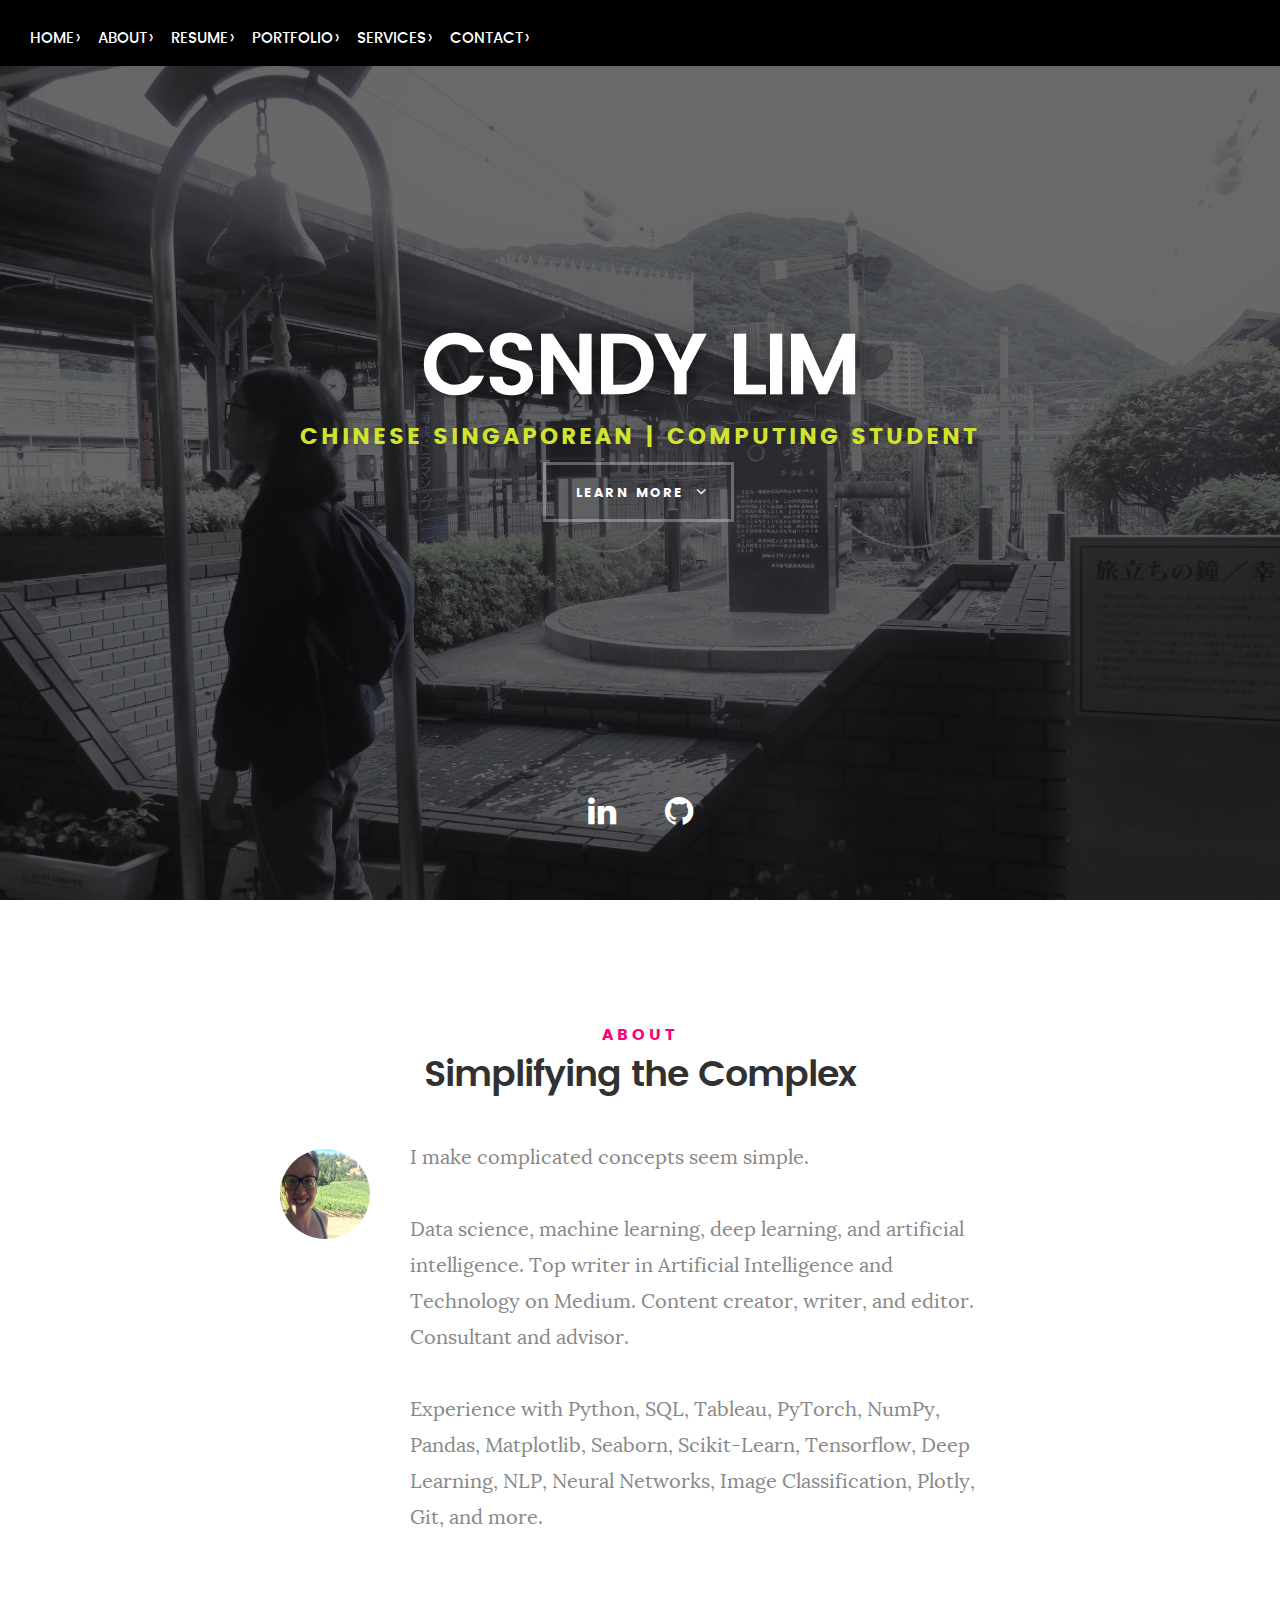
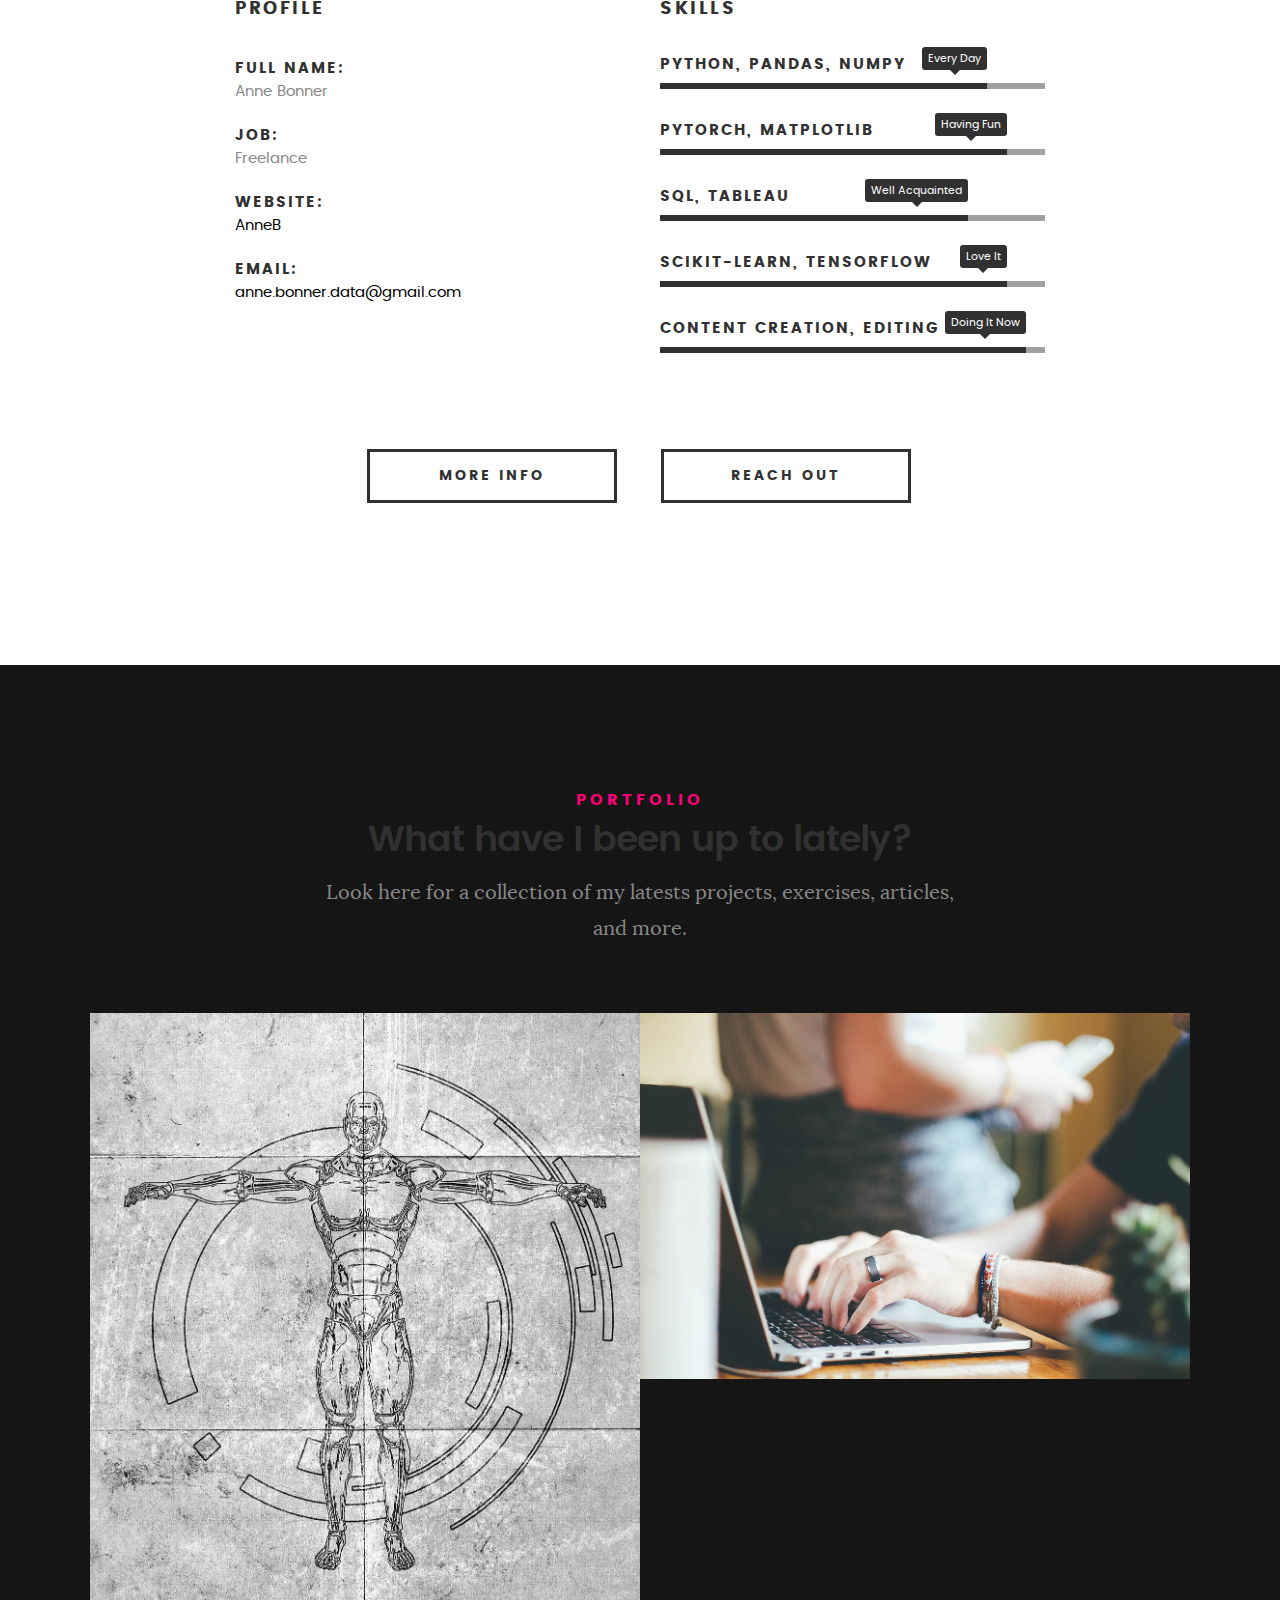
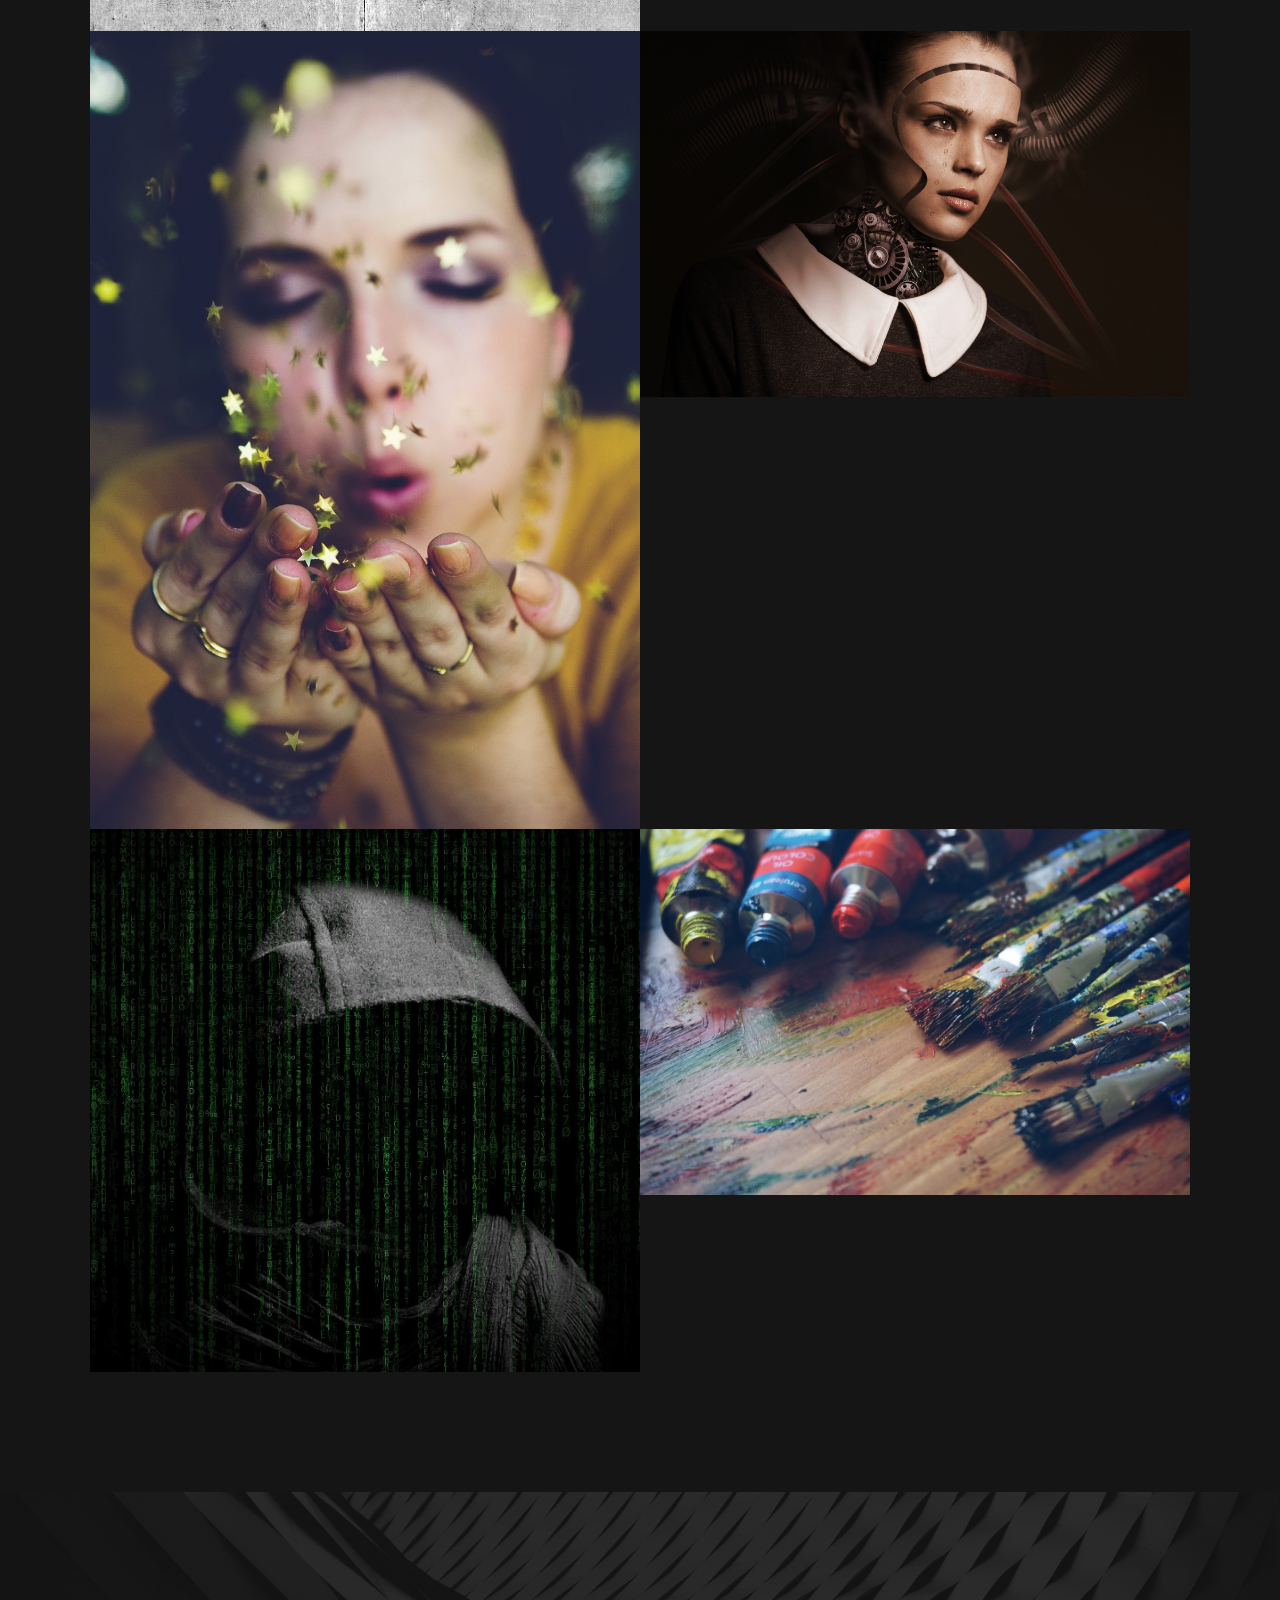
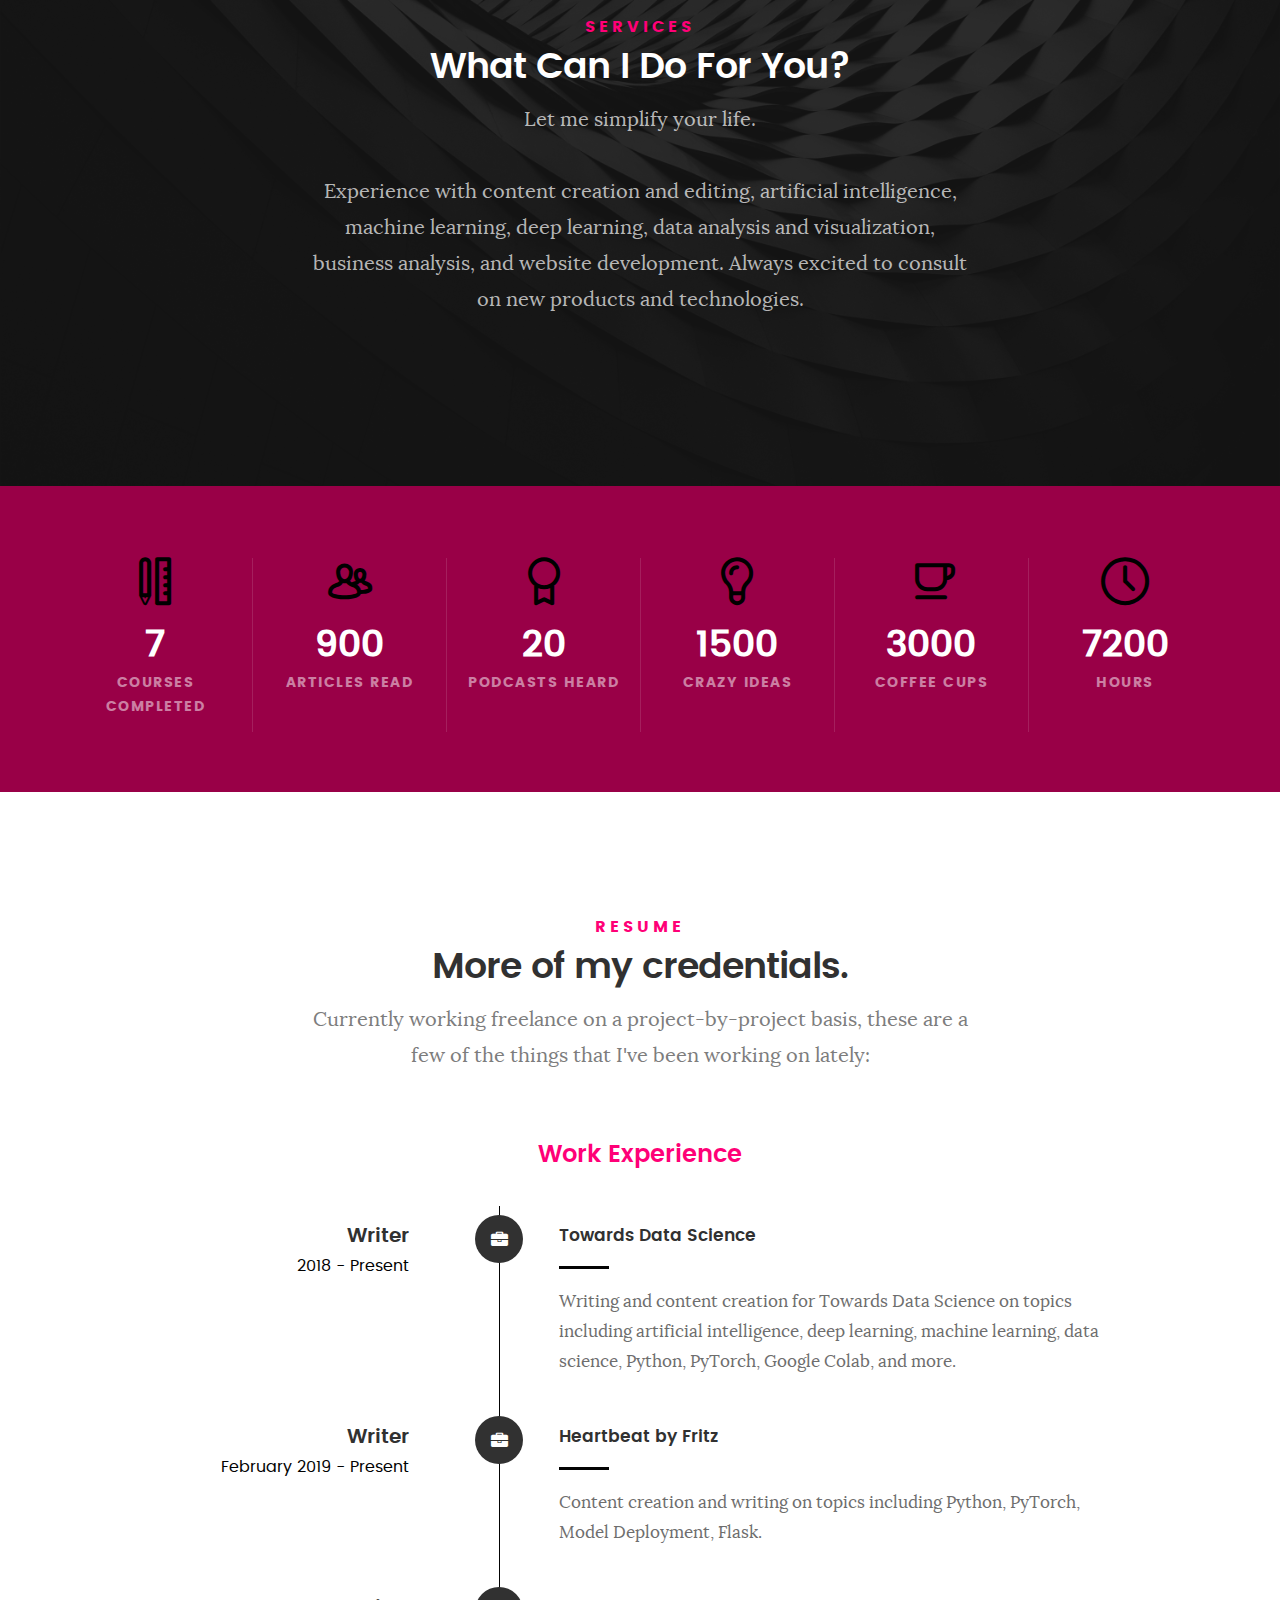
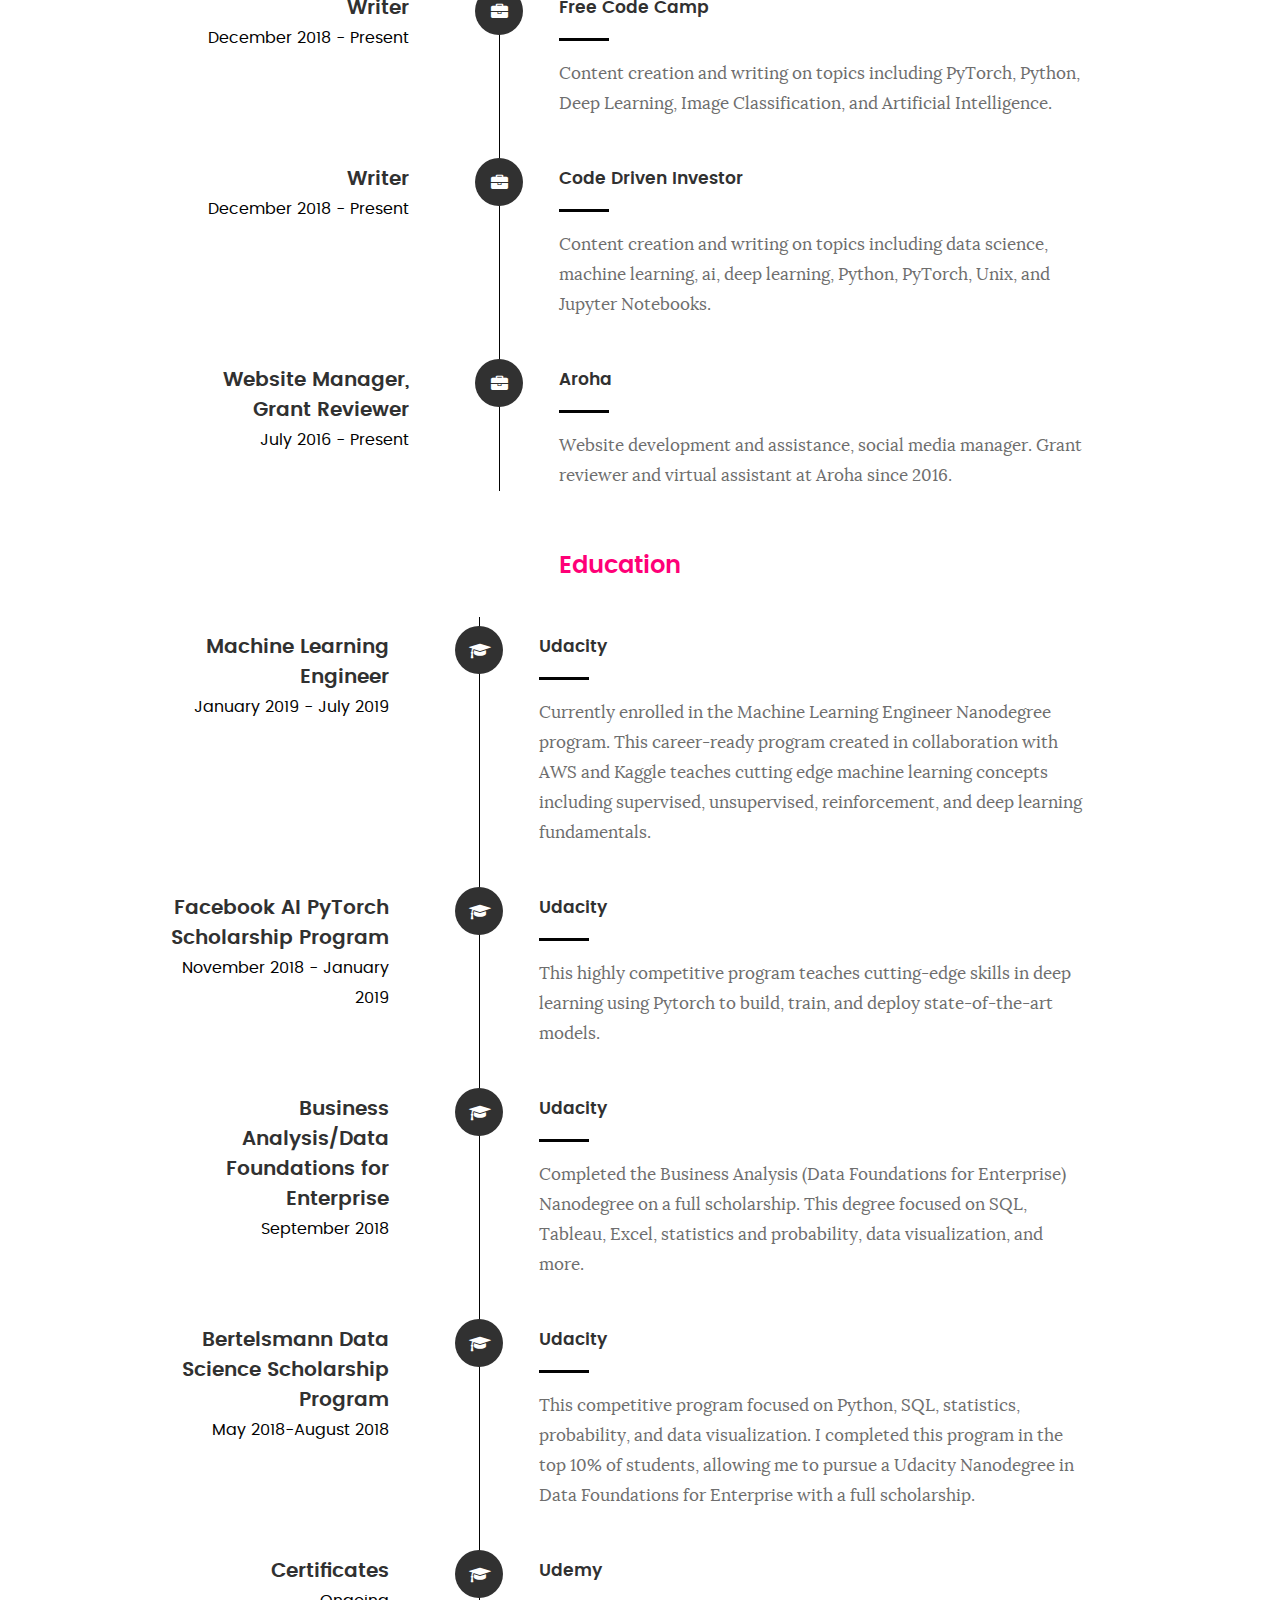
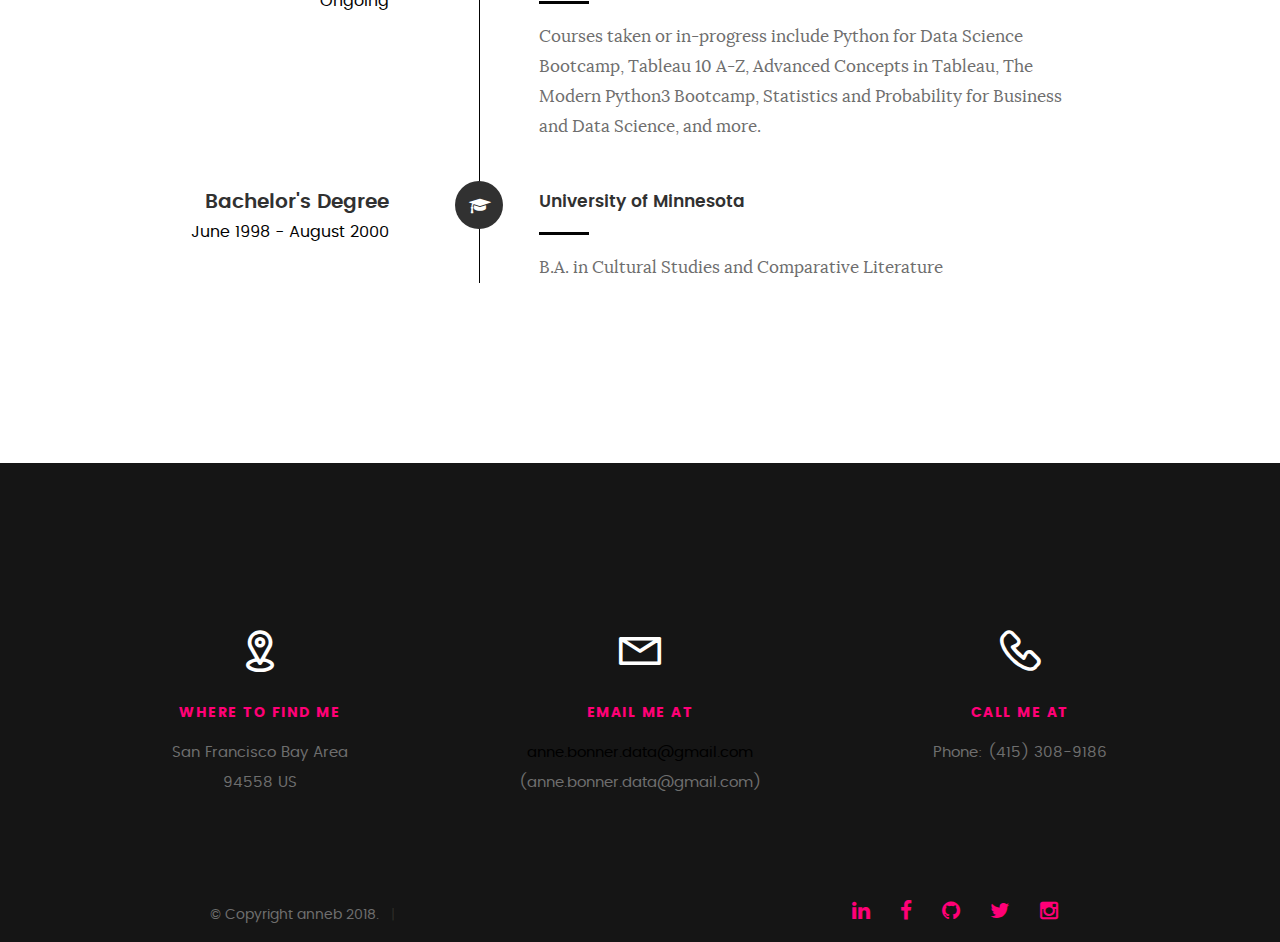
==== commit 1d65426e: "test to see if it works on github" ====
--- a/index.html
+++ b/index.html
@@ -21,27 +21,47 @@
    <link rel="stylesheet" href="css/main.css">
    <link rel="stylesheet" href="css/vendor.css">
 
+   <!-- script
+   ================================================== -->
+	<script src="js/modernizr.js"></script>
+	<script src="js/pace.min.js"></script>
+
+   <!-- favicons
+	================================================== -->
+	<link rel="apple-touch-icon" sizes="180x180" href="/apple-touch-icon.png">
+	<link rel="icon" type="image/png" sizes="32x32" href="/favicon-32x32.png">
+	<link rel="icon" type="image/png" sizes="16x16" href="/favicon-16x16.png">
+	<link rel="manifest" href="/site.webmanifest">
+	<link rel="mask-icon" href="/safari-pinned-tab.svg" color="#5bbad5">
+	<meta name="msapplication-TileColor" content="#da532c">
+	<meta name="theme-color" content="#ffffff">
+
+	<link rel="shortcut icon" href="https://bonn0062.github.io/portfolio_ab/favicon.ico">
+	<link rel="stylesheet" href="path/to/font-awesome/css/font-awesome.min.css">
+</head>
 
 <body id="top">
 
 	<!-- header
    ================================================== -->
    <header>
-   	<div class="row">
+
+		   	<nav id="main-nav-wrap">
 					<ul class="main-navigation">
-            <li><a href="#">Home</a></li>
-            <li><a href="#about">About</a></li>
-            <li><a href="#cv">CV</a></li>
-            <li><a href="#blog">Blog</a></li>
-
+
+						<li class="current"><a class="smoothscroll"  href="#intro" title="">Home</a></li>
+						<li><a class="smoothscroll"  href="#about" title="">About</a></li>
+						<li><a class="smoothscroll"  href="#resume" title="">Resume</a></li>
+						<li><a class="smoothscroll"  href="#portfolio" title="">Portfolio</a></li>
+						<li><a class="smoothscroll"  href="#services" title="">Services</a></li>
+						<li><a class="smoothscroll"  href="#contact" title="">Contact</a></li>
 					</ul>
-
-
-   	</div> <!-- /row -->
+				</nav>
    </header> <!-- /header -->
 
 	<!-- intro section
    ================================================== -->
+
    <section id="intro">
 
    	<div class="intro-overlay"></div>
@@ -52,8 +72,10 @@
    			<div class="col-twelve">
 
 
-	   			<h1>CS LIM</h1>
-          <h5>Undergraduate |  Developer</h2>
+	   			<h1>CSNDY LIM</h1>
+          <h5>CHINESE SINGAPOREAN |  COMPUTING STUDENT</h5>
+
+
 
 	   			<a class="button stroke smoothscroll" href="#about" title="">learn more</a>
 
@@ -71,30 +93,885 @@
    </section> <!-- /intro -->
 
 
-   <!-- footer
+      <!-- about section
+      ================================================== -->
+      <section id="about">
+
+      	<div class="row section-intro">
+      		<div class="col-twelve">
+
+      			<h5>About</h5>
+      			<h1>Simplifying the Complex</h1>
+
+      			<div class="intro-info">
+
+      				<img src="images/ABvineyard.jpg" alt="Profile Picture">
+
+      				<p class="lead"> I make complicated concepts seem simple.<br><br> Data science, machine learning, deep learning, and artificial intelligence. Top writer in Artificial Intelligence and Technology on Medium. Content creator, writer, and editor. Consultant and advisor. <br><br> Experience with Python, SQL, Tableau, PyTorch, NumPy, Pandas, Matplotlib, Seaborn, Scikit-Learn, Tensorflow, Deep Learning, NLP, Neural Networks, Image Classification, Plotly, Git, and more.</p>
+      			</div>
+
+      		</div>
+      	</div> <!-- /section-intro -->
+
+      	<div class="row about-content">
+
+      		<div class="col-six tab-full">
+
+      			<h3>Profile</h3>
+      			<p></p>
+
+      			<ul class="info-list">
+      				<li>
+      					<strong>Full Name:</strong>
+      					<span>Anne Bonner</span>
+      				</li>
+      				<li>
+      					<strong>Job:</strong>
+      					<span>Freelance</span>
+      				</li>
+      				<li>
+      					<strong>Website:</strong>
+   						<span><a href="https://bonn0062.github.io/ab_portfolio/">AnneB</span></a>
+      				</li>
+      				<li>
+      					<strong>Email:</strong></a>
+      					<span><a href="mailto:anne.bonner.data@gmail.com">anne.bonner.data@gmail.com</span></a>
+      				</li>
+
+      			</ul> <!-- /info-list -->
+
+      		</div>
+
+      		<div class="col-six tab-full">
+
+      			<h3>Skills</h3>
+      			<p></p>
+
+   				<ul class="skill-bars">
+   				   <li>
+   				   	<div class="progress percent85"><span>Every Day</span></div>
+   				   	<strong>Python, Pandas, Numpy</strong>
+   				   </li>
+   				   <li>
+   				   	<div class="progress percent90"><span>Having Fun</span></div>
+   				   	<strong>PyTorch, Matplotlib</strong>
+   				   </li>
+   				   <li>
+   				   	<div class="progress percent80"><span>Well Acquainted</span></div>
+   				   	<strong>SQL, Tableau</strong>
+   				   </li>
+   				   <li>
+   				   	<div class="progress percent90"><span>Love It</span></div>
+   				   	<strong>Scikit-Learn, Tensorflow</strong>
+   				   </li>
+   				   <li>
+
+   				   	<div class="progress percent95"><span>Doing It Now</span></div>
+   				   	<strong>Content Creation, Editing</strong>
+   				   </li>
+
+   				</ul> <!-- /skill-bars -->
+
+      		</div>
+
+      	</div>
+
+      	<div class="row button-section">
+      		<div class="col-twelve">
+      			<a href="#contact" title="Hire Me" class="button stroke smoothscroll">More Info</a>
+      			<a href="mailto:anne.bonner.data@gmail.com" title="Hire Me" class="button stroke smoothscroll">Reach Out</a>
+      		</div>
+      	</div>
+
+    </section>
+
+
+   	<!-- Portfolio Section
+      ================================================== -->
+      <section id="portfolio">
+
+   		<div class="row section-intro">
+      		<div class="col-twelve">
+
+   			   <h5>Portfolio</h5>
+
+      			<h1>What have I been up to lately?</h1>
+
+      			<p class="lead">Look here for a collection of my latests projects, exercises, articles, and more.</p>
+
+      		</div>
+      	</div> <!-- /section-intro-->
+
+      	<div class="row portfotlio-content">
+
+      		<div class="col-twelve">
+
+      			<!-- portfolio-wrapper -->
+   	         <div id="folio-wrapper" class="block-1-2 block-mob-full stack">
+
+   					<div class="bgrid folio-item">
+   							<div class="item-wrap">
+   								<img src="images/portfolio/Robot.jpg" alt="Img via Pixabay">
+   							   <a href="#modal-05" class="overlay">
+   								  <div class="folio-item-table">
+   									  <div class="folio-item-cell">
+   										  <h3 class="folio-title">Projects</h3>
+   												  <span class="folio-types">
+   													   Data Science, Machine Learning, Artificial Intelligence, <br> and Deep Learning Projects and Examples
+   												</span>
+   											 </div>
+   								  </div>
+   							   </a>
+   							</div>
+   							 </div> <!-- /folio-item -->
+
+   	        		<div class="bgrid folio-item">
+   	               <div class="item-wrap">
+   	               	<img src="images/portfolio/Writing.jpg" alt="Img via Pixabay">
+   	               	<a href="#modal-02" class="overlay">
+   	                     <div class="folio-item-table">
+   	                     	<div class="folio-item-cell">
+   	                     		<h3 class="folio-title">Medium</h3>
+   		     					    	<span class="folio-types">
+   												Find me on Medium <br> Top Writer in Artificial Intelligence <br> Top Writer in Technology
+   		     					      </span>
+   		     					   </div>
+   	                     </div>
+   	                  </a>
+   	               </div>
+   	        		</div> <!-- /folio-item -->
+
+   	            <div class="bgrid folio-item">
+   	               <div class="item-wrap">
+   	               	<img src="images/portfolio/WomanCelebration.jpg"alt="Img via Pixabay">
+   	                  <a href="#modal-03" class="overlay">
+   	                     <div class="folio-item-table">
+   	                     	<div class="folio-item-cell">
+   	                     		<h3 class="folio-title">1 Million Women to Tech DIYers</h3>
+   		     					    	<span class="folio-types">
+   												1MWTT volunteer and mentor. Created and maintain a group for 1 Million Women to Tech and women across the globe who are getting into technology.		     					      </span>
+   		     					   </div>
+   	                     </div>
+   	                  </a>
+   	               </div>
+   	        		</div> <!-- /folio-item -->
+
+   	            <div class="bgrid folio-item">
+   	               <div class="item-wrap">
+   	               	<img src="images/portfolio/Projects.jpg" alt="Img via Pixabay">
+   	                  <a href="#modal-04" class="overlay">
+   	                     <div class="folio-item-table">
+   	                     	<div class="folio-item-cell">
+   	                     		<h3 class="folio-title">Data Science/Data Analysis/Business Analysis</h3>
+   		     					    	<span class="folio-types"><li><span>
+   		     					       	  Bertelsmann Data Science Scholarship Program<span><br> Udacity Business Analyst/Data Foundations for Enterprise Nanodegree
+   		     					      </span> </li>
+   		     					   </div>
+   	                     </div>
+   	                  </a>
+   	               </div>
+   	        		</div> <!-- /folio-item -->
+
+   					<div class="bgrid folio-item">
+   							<div class="item-wrap">
+   								<img src="images/portfolio/FindMe.jpg" alt="Image via Pixabay">
+   							   <a href="#modal-01" class="overlay">
+   								  <div class="folio-item-table">
+   									  <div class="folio-item-cell">
+   												 <h3 class="folio-title">Find me on GitHub</h3>
+   												   <span class="folio-types">
+   													   Peruse my Repositories
+   												 </span>
+   											 </div>
+   								  </div>
+   							   </a>
+   							</div>
+   							 </div> <!-- /folio-item -->
+
+   	            <div class="bgrid folio-item">
+   	               <div class="item-wrap">
+   	               	<img src="images/portfolio/Paint.jpg" alt="Img via Pixabay">
+   	                  <a href="#modal-06" class="overlay">
+   	                     <div class="folio-item-table">
+   	                     	<div class="folio-item-cell">
+   	                     		<h3 class="folio-title">Machine Learning/AI</h3>
+   		     					    	<span class="folio-types">
+   		     					       	  Facebook AI PyTorch Scholarship Challenge <br> Machine Learning Engineer Nanodegree
+   		     					      </span>
+   		     					   </div>
+   	                     </div>
+   	                  </a>
+   	               </div>
+   	        		</div> <!-- /folio-item -->
+
+   	            <!-- modal popups - begin
+   	            ============================================================= -->
+   	            <div id="modal-01" class="popup-modal slider mfp-hide">
+
+   				     	<div class="media">
+   				     		<img src="images/portfolio/FindMe.jpg" alt="" />
+   				     	</div>
+
+   					   <div class="description-box">
+   					      <h4>Find Me On GitHub</h4>
+   					      <p>A collection of my open source projects and repositories.</p>
+
+   					      <div class="categories">Data Science</div>
+   					   </div>
+
+   			         <div class="link-box">
+   			            <a href="https://github.com/bonn0062">Show Me</a>
+   					      <a href="#" class="popup-modal-dismiss">Close</a>
+   			         </div>
+
+   				   </div> <!-- /modal-01 -->
+
+   				   <div id="modal-02" class="popup-modal slider mfp-hide">
+
+   				     	<div class="media">
+   				     		<img src="images/portfolio/Writing.jpg" alt="" />
+   				     	</div>
+
+   					   <div class="description-box">
+   					      <h4>Medium</h4>
+   					      <p>Top writer in Artificial Intelligence on Medium. Writer for Towards Data Science, Heartbeat by Fritz, Free Code Camp, and Data Driven Investor.</p>
+   					      <div class="categories">My Story</div>
+   					   </div>
+
+   			         <div class="link-box">
+   			            <a href="https://medium.com/@annebonner">Show Me</a>
+   					      <a href="#" class="popup-modal-dismiss">Close</a>
+   			         </div>
+
+   				   </div> <!-- /modal-02 -->
+
+   				   <div id="modal-03" class="popup-modal slider mfp-hide">
+
+   				     	<div class="media">
+   				     		<img src="images/portfolio/WomanCelebration.jpg" alt="" />
+   				     	</div>
+
+   					   <div class="description-box">
+   					      <h4>1 Million Women to Tech DIYers</h4>
+   					      <p>After joining the 1 Million Women to Code Summer of Code and becoming a mentor and volunteer, I created and am running a group for women across the globe who are getting started in tech and coding. This group has been so successful that 1MWTT has done an interview with me and used it as an example for other volunteers.</p>
+
+   					      <div class="categories">Coding, Programming</div>
+   					   </div>
+
+   			         <div class="link-box">
+   			            <a href="https://www.facebook.com/groups/1MillionWomenToTechDIYers/">Show Me</a>
+   					      <a href="#" class="popup-modal-dismiss">Close</a>
+   			         </div>
+
+   				   </div> <!-- /modal-03 -->
+
+   				   <div id="modal-04" class="popup-modal slider mfp-hide">
+
+   				     	<div class="media">
+   				     		<img src="images/portfolio/Projects.jpg" alt="" />
+   				     	</div>
+
+   					   <div class="description-box">
+   					      <h4>Data Science/Data Analysis/Business Analysis</h4>
+   					      <p>Completed the Bertelsmann Data Science Scholarship program, which focused on Python, SQL, data manipulation and visualization. Completing the challenge in the top 10% of students allowed me to complete the Business Analyst/Data Foundations for Enterprise Nanodegree with a full scholarship.</p>
+
+   					      <div class="categories">Data Science, Data Analysis, Business Analysis, Data Visualization</div>
+   					   </div>
+
+   			         <div class="link-box">
+   			            <a href="https://www.udacity.com/bertelsmann-data-scholarships">Show Me</a>
+   					      <a href="#" class="popup-modal-dismiss">Close</a>
+   			         </div>
+
+   				   </div> <!-- /modal-04 -->
+
+   				   <div id="modal-05" class="popup-modal slider mfp-hide">
+
+   				     	<div class="media">
+   				     		<img src="images/portfolio/Robot.jpg" alt="" />
+   				     	</div>
+
+   					   <div class="description-box">
+   					      <h4>Projects</h4>
+   					      <p>Projects and exercises that I've been working on:</p>
+
+   					      <div class="categories">Data Science, Machine Learning, Coding, Programming</div>
+   					   </div>
+
+   			         <div class="link-box">
+   							<a href="projects.html"title="">Show Me</a>
+   					      <a href="#" class="popup-modal-dismiss">Close</a>
+   			         </div>
+
+   				   </div> <!-- /modal-05 -->
+
+   				   <div id="modal-06" class="popup-modal slider mfp-hide">
+
+   				     	<div class="media">
+   				     		<img src="images/portfolio/Paint.jpg" alt="" />
+   				     	</div>
+
+   					   <div class="description-box">
+   					      <h4>Machine Learning/Deep Learning/AI</h4>
+   					      <p>Along with the machine learning projects featured on the Projects page, I also participated in the competitive Udacity Facebook AI PyTorch Scholarship Program.</p>
+
+   					      <div class="categories">Machine Learning, Deep Learning, AI</div>
+   					   </div>
+
+   			         <div class="link-box">
+   			            <a href="https://www.udacity.com/facebook-pytorch-scholarship">Show Me</a>
+   					      <a href="#" class="popup-modal-dismiss">Close</a>
+   			         </div>
+
+   				   </div> <!-- /modal-06 -->
+
+
+   				   <!-- modal popups - end
+   	            ============================================================= -->
+
+   	         </div> <!-- /portfolio-wrapper -->
+
+      		</div>  <!-- /twelve -->
+
+      	</div> <!-- /portfolio-content -->
+
+   	</section> <!-- /portfolio -->
+
+   <!--</section>  /process-->
+   <!--add download cv button (right below hire me)
+   <a href="#" title="Download CV" class="button button-primary">Download CV</a>-->
+
+
+   <!-- services Section
    ================================================== -->
-
-   <footer>
-		<div class="row">
-			<div class="col-six tab-full">
-			 <div class="copyright">
-				   <span>© Copyright csndylim 2020</span>
-				</div>
-			 </div>
-
-		 </div> <!-- /row -->
-  </footer>
-
-  <div id="preloader">
-	   <div id="loader"></div>
-  </div>
-
-  <!-- Java Script
-  ================================================== -->
-  <script src="js/jquery-2.1.3.min.js"></script>
-  <script src="js/plugins.js"></script>
-  <script src="js/main.js"></script>
-
-</body>
-
-</html>
+   	<section id="services">
+
+   		<div class="overlay"></div>
+
+   		<div class="row section-intro">
+      		<div class="col-twelve">
+
+      			<h5>Services</h5>
+      			<h1>What Can I Do For You?</h1>
+
+      			<p class="lead">Let me simplify your life. <br><br> Experience with content creation and editing, artificial intelligence, machine learning, deep learning, data analysis and visualization, business analysis, and website development. Always excited to consult on new products and technologies.</p>
+
+      		</div>
+      	</div> <!-- /section-intro -->
+
+      	<div class="row services-content">
+
+      		<div id="owl-slider" class="owl-carousel services-list">
+
+   	      	<div class="service">
+
+   	      		<span class="icon"><i class="icon-earth"></i></span>
+
+   	            <div class="service-content">
+
+   	            	 <h3>Data Analysis</h3>
+
+   		            <p class="desc">Comfortable with Python, SQL, Tableau, PyTorch, NumPY, Matplotlib, Seaborn, Scikit-Learn, and more, I can help you analyze and understand your data in a way that makes sense to you.
+   	         		</p>
+
+   	         	</div>
+
+   				</div> <!-- /service -->
+
+   			   <div class="service">
+
+   			   	<span class="icon"><i class="icon-paint-brush"></i></span>
+
+   	            <div class="service-content">
+
+   	            	<h3>Content Creation, Writing, and Editing</h3>
+
+   		            <p class="desc">I know how to make complicated ideas sound simple. As a top writer on Medium with articles that quickly rank on the first page of Google searches, I have  experience writing content that gets noticed. If you have existing content and documentation that needs simplification, I'd love to turn it into something that works for everyone.
+   	        			</p>
+
+   	            </div>
+
+
+   			   </div> <!-- /service -->
+   			   <div class="service">
+
+   					<span class="icon"><i class="icon-window"></i></span>
+
+   	            <div class="service-content">
+
+   	            	<h3>Artificial Intelligence</h3>
+
+   		            <p class="desc">With experience in machine learning, deep learning, natural language processing, AI and more, we can work together to find exciting ways to move you and your business into the future.
+   	         		</p>
+
+   	            </div>
+   				</div> <!-- /service -->
+
+   	      </div> <!-- /services-list -->
+
+      	</div> <!-- /services-content -->
+
+   	</section> <!-- /services -->
+
+   	<!-- stats Section
+      ================================================== -->
+   	<section id="stats" class="count-up">
+
+   		<div class="row">
+   			<div class="col-twelve">
+
+   				<div class="block-1-6 block-s-1-3 block-tab-1-2 block-mob-full stats-list">
+
+   					<div class="bgrid stat">
+
+   						<div class="icon-part">
+   							<i class="icon-pencil-ruler"></i>
+   						</div>
+
+   						<h3 class="stat-count">
+   							7
+   						</h3>
+
+   						<h5 class="stat-title">
+   							Courses Completed
+   						</h5>
+
+   					</div> <!-- /stat -->
+
+   					<div class="bgrid stat">
+
+   						<div class="icon-part">
+   							<i class="icon-users"></i>
+   						</div>
+
+   						<h3 class="stat-count">
+   							900
+   						</h3>
+
+   						<h5 class="stat-title">
+   							Articles Read
+   						</h5>
+
+   					</div> <!-- /stat -->
+
+   					<div class="bgrid stat">
+
+   						<div class="icon-part">
+   							<i class="icon-badge"></i>
+   						</div>
+
+   						<h3 class="stat-count">
+   							20
+   						</h3>
+
+   						<h5 class="stat-title">
+   							Podcasts Heard
+   						</h5>
+
+   					</div> <!-- /stat -->
+
+   					<div class="bgrid stat">
+
+   						<div class="icon-part">
+   							<i class="icon-light-bulb"></i>
+   						</div>
+
+   						<h3 class="stat-count">
+   							1500
+   						</h3>
+
+   						<h5 class="stat-title">
+   							Crazy Ideas
+   						</h5>
+
+   					</div> <!-- /stat -->
+
+   					<div class="bgrid stat">
+
+   						<div class="icon-part">
+   							<i class="icon-cup"></i>
+   						</div>
+
+   						<h3 class="stat-count">
+   							3000
+   						</h3>
+
+   						<h5 class="stat-title">
+   							Coffee Cups
+   						</h5>
+
+   					</div> <!-- /stat -->
+
+   					<div class="bgrid stat">
+
+   						<div class="icon-part">
+   							<i class="icon-clock"></i>
+   						</div>
+
+   						<h3 class="stat-count">
+   							7200
+   						</h3>
+
+   						<h5 class="stat-title">
+   							Hours
+   						</h5>
+
+   					</div> <!-- /stat -->
+
+   				</div> <!-- /stats-list -->
+
+   			</div> <!-- /twelve -->
+   		</div> <!-- /row -->
+
+   	</section> <!-- /stats -->
+
+
+      <!-- resume Section
+      ================================================== -->
+   	<section id="resume" class="grey-section">
+
+   		<div class="row section-intro">
+      		<div class="col-twelve">
+
+      			<h5>Resume</h5>
+      			<h1>More of my credentials.</h1>
+
+      			<p class="lead">Currently working freelance on a project-by-project basis, these are a few of the things that I've been working on lately:</p>
+
+      		</div>
+      	</div> <!-- /section-intro-->
+
+      	<div class="row resume-timeline">
+
+      		<div class="col-twelve resume-header">
+
+      			<h2>Work Experience</h2>
+
+      		</div> <!-- /resume-header -->
+
+      		<div class="col-twelve">
+
+      			<div class="timeline-wrap">
+
+      				<div class="timeline-block">
+
+   	   				<div class="timeline-ico">
+   	   					<i class="fa fa-briefcase"></i>
+   	   				</div>
+
+   	   				<div class="timeline-header">
+   	   					<h3>Writer</h3>
+   	   					<p>2018 - Present</p>
+   	   				</div>
+
+   	   				<div class="timeline-content">
+   	   					<h4>Towards Data Science</h4>
+   	   					<p>Writing and content creation for Towards Data Science on topics including artificial intelligence, deep learning, machine learning, data science, Python, PyTorch, Google Colab, and more.</p>
+   	   				</div>
+
+   	   			</div> <!-- /timeline-block -->
+
+   				<div class="timeline-block">
+
+   	   				<div class="timeline-ico">
+   	   					<i class="fa fa-briefcase"></i>
+   	   				</div>
+
+   	   				<div class="timeline-header">
+   	   					<h3>Writer</h3>
+   	   					<p>February 2019 - Present</p>
+   	   				</div>
+
+   	   				<div class="timeline-content">
+   	   					<h4>Heartbeat by Fritz</h4>
+   	   					<p>Content creation and writing on topics including Python, PyTorch, Model Deployment, Flask.</p>
+   	   				</div>
+
+   	   			</div> <!-- /timeline-block -->
+
+   				<div class="timeline-block">
+
+   	   				<div class="timeline-ico">
+   	   					<i class="fa fa-briefcase"></i>
+   	   				</div>
+
+   	   				<div class="timeline-header">
+   	   					<h3>Writer</h3>
+   	   					<p>December 2018 - Present</p>
+   	   				</div>
+
+   	   				<div class="timeline-content">
+   	   					<h4>Free Code Camp</h4>
+   	   					<p>Content creation and writing on topics including PyTorch, Python, Deep Learning, Image Classification, and Artificial Intelligence.
+   	   			</div> <!-- /timeline-block -->
+
+   	   			<div class="timeline-block">
+
+   	   				<div class="timeline-ico">
+   	   					<i class="fa fa-briefcase"></i>
+   	   				</div>
+
+   	   				<div class="timeline-header">
+   	   					<h3>Writer</h3>
+   	   					<p>December 2018 - Present</p>
+   	   				</div>
+
+   	   				<div class="timeline-content">
+   	   					<h4>Code Driven Investor</h4>
+   	   					<p>Content creation and writing on topics including data science, machine learning, ai, deep learning, Python, PyTorch, Unix, and Jupyter Notebooks.</p>
+   	   				</div>
+
+   	   			</div> <!-- /timeline-block -->
+
+   	   			<div class="timeline-block">
+
+   	   				<div class="timeline-ico">
+   	   					<i class="fa fa-briefcase"></i>
+   	   				</div>
+
+   	   				<div class="timeline-header">
+   	   					<h3>Website Manager, Grant Reviewer</h3>
+   	   					<p>July 2016 - Present</p>
+   	   				</div>
+
+   	   				<div class="timeline-content">
+   	   					<h4>Aroha</h4>
+   	   					<p>Website development and assistance, social media manager. Grant reviewer and virtual assistant at Aroha since 2016.</p>
+   	   				</div>
+
+   	   			</div> <!-- /timeline-block -->
+
+      			</div> <!-- /timeline-wrap -->
+
+      		</div> <!-- /col-twelve -->
+
+      	</div> <!-- /resume-timeline -->
+
+      	<div class="row resume-timeline">
+
+      		<div class="col-twelve resume-header">
+
+      			<h2>Education</h2>
+
+      		</div> <!-- /resume-header -->
+
+      		<div class="col-twelve">
+
+      			<div class="timeline-wrap">
+
+   			   <div class="timeline-block">
+
+   					<div class="timeline-ico">
+   						<i class="fa fa-graduation-cap"></i>
+   					</div>
+
+   					<div class="timeline-header">
+   						<h3>Machine Learning Engineer</h3>
+   						<p>January 2019 - July 2019</p>
+   					</div>
+
+   					<div class="timeline-content">
+   						<h4>Udacity</h4>
+   						<p> Currently enrolled in the Machine Learning Engineer Nanodegree program. This career-ready program created in collaboration with AWS and Kaggle teaches cutting edge machine learning concepts including supervised, unsupervised, reinforcement, and deep learning fundamentals. </p>
+   					</div>
+
+   			   </div> <!-- /timeline-block -->
+
+   			   <div class="timeline-block">
+
+   					<div class="timeline-ico">
+   						<i class="fa fa-graduation-cap"></i>
+   					</div>
+
+   					<div class="timeline-header">
+   						<h3>Facebook AI PyTorch Scholarship Program</h3>
+   						<p>November 2018 - January 2019</p>
+   					</div>
+
+   					<div class="timeline-content">
+   						<h4>Udacity</h4>
+   						<p> This highly competitive program teaches cutting-edge skills in deep learning using Pytorch to build, train, and deploy state-of-the-art models.</p>
+   					</div>
+
+   				</div> <!-- /timeline-block -->
+
+      				<div class="timeline-block">
+
+   	   				<div class="timeline-ico">
+   	   					<i class="fa fa-graduation-cap"></i>
+   	   				</div>
+
+   	   				<div class="timeline-header">
+   	   					<h3>Business Analysis/Data Foundations for Enterprise</h3>
+   	   					<p>September 2018</p>
+   	   				</div>
+
+   	   				<div class="timeline-content">
+   	   					<h4>Udacity</h4>
+   	   					<p>Completed the Business Analysis (Data Foundations for Enterprise) Nanodegree on a full scholarship. This degree focused on SQL, Tableau, Excel, statistics and probability, data visualization, and more.</p>
+   	   				</div>
+
+   				   </div> <!-- /timeline-block -->
+
+   				<div class="timeline-block">
+
+   					<div class="timeline-ico">
+   						<i class="fa fa-graduation-cap"></i>
+   					</div>
+
+   					<div class="timeline-header">
+   						<h3>Bertelsmann Data Science Scholarship Program</h3>
+   						<p>May 2018-August 2018</p>
+   					</div>
+
+   					<div class="timeline-content">
+   						<h4>Udacity</h4>
+   						<p>This competitive program focused on Python, SQL, statistics, probability, and data visualization. I completed this program in the top 10% of students, allowing me to pursue a Udacity Nanodegree in Data Foundations for Enterprise with a full scholarship.</p>
+   					</div>
+
+   				</div> <!-- /timeline-block -->
+
+   	   			<div class="timeline-block">
+
+   	   				<div class="timeline-ico">
+   	   					<i class="fa fa-graduation-cap"></i>
+   	   				</div>
+
+   	   				<div class="timeline-header">
+   	   					<h3>Certificates</h3>
+   	   					<p>Ongoing</p>
+   	   				</div>
+
+   	   				<div class="timeline-content">
+   	   					<h4>Udemy</h4>
+   	   					<p>Courses taken or in-progress include Python for Data Science Bootcamp, Tableau 10 A-Z, Advanced Concepts in Tableau, The Modern Python3 Bootcamp, Statistics and Probability for Business and Data Science, and more. </p>
+   	   				</div>
+
+   	   			</div> <!-- /timeline-block -->
+
+   	   			<div class="timeline-block">
+
+   	   				<div class="timeline-ico">
+   	   					<i class="fa fa-graduation-cap"></i>
+   	   				</div>
+
+   	   				<div class="timeline-header">
+   	   					<h3>Bachelor's Degree</h3>
+   	   					<p>June 1998 - August 2000</p>
+   	   				</div>
+
+   	   				<div class="timeline-content">
+   	   					<h4>University of Minnesota</h4>
+   	   					<p>B.A. in Cultural Studies and Comparative Literature</p>
+   	   				</div>
+
+   	   			</div> <!-- /timeline-block -->
+
+      			</div> <!-- /timeline-wrap -->
+
+      		</div> <!-- /col-twelve -->
+
+      	</div> <!-- /resume-timeline -->
+
+   	</section> <!-- /features -->
+
+      <!-- contact
+      ================================================== -->
+      <section id="contact">
+
+
+
+      	</div> <!-- /contact-form -->
+
+      	<div class="row contact-info">
+
+      		<div class="col-four tab-full">
+
+      			<div class="icon">
+      				<i class="icon-pin"></i>
+      			</div>
+
+      			<h5>Where to find me</h5>
+
+      			<p>
+               San Francisco Bay Area<br>
+               94558 US
+               </p>
+
+      		</div>
+
+      		<div class="col-four tab-full collapse">
+   			<a href="mailto: bonn0062@yahoo.com">
+      			<div class="icon">
+      				<i class="icon-mail"></i>
+      			</div>
+      			<h5>Email Me At</h5>
+   			   anne.bonner.data@gmail.com</a><br>
+   			   (anne.bonner.data@gmail.com)
+   			   </p>
+
+      		</div>
+
+      		<div class="col-four tab-full">
+
+      			<div class="icon">
+      				<i class="icon-phone"></i>
+      			</div>
+
+      			<h5>Call Me At</h5>
+
+      			<p>Phone: (415) 308-9186<br>
+   			   </p>
+
+      		</div>
+
+      	</div> <!-- /contact-info -->
+
+   	</section> <!-- /contact -->
+
+
+      <!-- footer
+      ================================================== -->
+
+      <footer>
+   		<div class="row">
+
+   			<div class="col-six tab-full pull-right social">
+
+   				<ul class="footer-social">
+   				 <li><a href="https://www.linkedin.com/in/tastingeverything/"><i class="fa fa-linkedin"></i></a></li>
+   				 <li><a href="https://www.facebook.com/anne.bonner.9"><i class="fa fa-facebook"></i></a></li>
+   				 <li><a href="https://github.com/bonn0062"><i class="fa fa-github"></i></a></li>
+   				 <li><a href="https://twitter.com/tastingevery"><i class="fa fa-twitter"></i></a></li>
+   				 <li><a href="https://www.instagram.com/tastingeverything/"><i class="fa fa-instagram"></i></a></li>
+   			  </ul>
+
+   		 </div>
+
+   		 <div class="col-six tab-full">
+   			 <div class="copyright">
+   				   <span>© Copyright anneb 2018.</span>
+   				   <span><a href="http://www.styleshout.com/"></a></span>
+   				</div>
+   			 </div>
+
+   			 <div id="go-top">
+   				<a class="smoothscroll" title="Back to Top" href="#top"><i class="fa fa-long-arrow-up"></i></a>
+   			 </div>
+
+   		 </div> <!-- /row -->
+     </footer>
+
+     <div id="preloader">
+   	   <div id="loader"></div>
+     </div>
+
+     <!-- Java Script
+     ================================================== -->
+     <script src="js/jquery-2.1.3.min.js"></script>
+     <script src="js/plugins.js"></script>
+     <script src="js/main.js"></script>
+
+   </body>
+
+   </html>
--- a/css/main.css
+++ b/css/main.css
@@ -1,5 +1,5 @@
 /**
- * =================================================================== 
+ * ===================================================================
  *
  *  Kards v1.0 Main Stylesheet
  *  url: styleshout.com
@@ -11,7 +11,7 @@
  *  03. typography & general theme styles
  *  04. preloader
  *  05. forms
- *  06. buttons 
+ *  06. buttons
  *  07. other components
  *  08. common styles
  *  09. header styles
@@ -25,26 +25,26 @@
  *  17. contact
  *  18. footer
  *
- * =================================================================== 
- */
-
-
-/** 
+ * ===================================================================
+ */
+
+
+/**
  * ===================================================================
  * 01. webfonts and iconfonts - (_document-setup.scss)
  *
- * ------------------------------------------------------------------- 
+ * -------------------------------------------------------------------
  */
 @import url("fonts.css");
 @import url("font-awesome/css/font-awesome.min.css");
 @import url("micons/micons.css");
 
 
-/** 
+/**
  * ===================================================================
  * 02. base style overrides - (_document-setup.scss)
  *
- * ------------------------------------------------------------------- 
+ * -------------------------------------------------------------------
  */
 html {
 	font-size: 10px;
@@ -94,11 +94,11 @@
 	outline: 0;
 }
 
-/** 
+/**
  * ===================================================================
  * 03. typography & general theme styles - (_document-setup.scss)
  *
- * ------------------------------------------------------------------- 
+ * -------------------------------------------------------------------
  */
 h1, h2, h3, h4, h5, h6, .h01, .h02, .h03, .h04, .h05, .h06 {
 	font-family: "poppins-semibold", sans-serif;
@@ -268,7 +268,7 @@
 }
 
 /**
- * Lists - (_document-setup.scss)  
+ * Lists - (_document-setup.scss)
  * -------------------------------------------------------------------
  */
 ol {
@@ -316,7 +316,7 @@
 }
 
 /**
- * tables - (_document-setup.scss)  
+ * tables - (_document-setup.scss)
  * -------------------------------------------------------------------
  */
 table {
@@ -349,7 +349,7 @@
 }
 
 /**
- * Spacing - (_document-setup.scss)  
+ * Spacing - (_document-setup.scss)
  * -------------------------------------------------------------------
  */
 button, .button {
@@ -376,7 +376,7 @@
 }
 
 /**
- * floated image - (_document-setup.scss)  
+ * floated image - (_document-setup.scss)
  * -------------------------------------------------------------------
  */
 img.pull-right {
@@ -387,7 +387,7 @@
 }
 
 /**
- * block grid paddings - (_document-setup.scss) 
+ * block grid paddings - (_document-setup.scss)
  * -------------------------------------------------------------------
  */
 .bgrid {
@@ -438,11 +438,11 @@
 	height: 6px;
 }
 
-/** 
+/**
  * ===================================================================
  * 04. preloader - (_preloader-1.scss)
  *
- * ------------------------------------------------------------------- 
+ * -------------------------------------------------------------------
  */
 #preloader {
 	position: fixed;
@@ -501,11 +501,11 @@
 	}
 }
 
-/** 
+/**
  * ===================================================================
  * 05. forms - (_forms.scss)
  *
- * ------------------------------------------------------------------- 
+ * -------------------------------------------------------------------
  */
 fieldset {
 	border: none;
@@ -620,7 +620,7 @@
 }
 
 /**
- * Style Placeholder Text  
+ * Style Placeholder Text
  * -
  */
 ::-webkit-input-placeholder {
@@ -639,11 +639,11 @@
 	color: #a1a1a1 !important;
 }
 
-/** 
+/**
  * ===================================================================
  * 06. buttons - (_button-essentials.scss)
  *
- * ------------------------------------------------------------------- 
+ * -------------------------------------------------------------------
  */
 .button,
 a.button,
@@ -745,11 +745,11 @@
 }
 
 
-/** 
+/**
  * ===================================================================
  * 07. other components - (_others.scss)
  *
- * ------------------------------------------------------------------- 
+ * -------------------------------------------------------------------
  */
 
 /**
@@ -793,7 +793,7 @@
  */
 
 /**
- * drop cap 
+ * drop cap
  */
 .drop-cap:first-letter {
 	float: left;
@@ -848,7 +848,7 @@
 	content: counter(definitions, decimal) ". ";
 }
 
-/** 
+/**
  * Pull Quotes
  * -----------
  * markup:
@@ -859,7 +859,7 @@
  *		</blockquote>
  *	</aside>
  *
- * --------------------------------------------------------------------- 
+ * ---------------------------------------------------------------------
  */
 .pull-quote {
 	position: relative;
@@ -889,7 +889,7 @@
 	content: none;
 }
 
-/** 
+/**
  * Stats Tab
  * ---------
  * markup:
@@ -1013,11 +1013,11 @@
 .skill-bars li .percent100 { width: 100%; }
 
 
-/** 
+/**
  * ===================================================================
  * 08. common styles (_layout.scss)
  *
- * ------------------------------------------------------------------- 
+ * -------------------------------------------------------------------
  */
 .grey-section {
 	background: #FFFFFF;
@@ -1051,7 +1051,7 @@
 /**
  * responsive:
  * common styles
- * ------------------------------------------------------------------- 
+ * -------------------------------------------------------------------
  */
 @media only screen and (max-width:768px) {
 	.section-intro {
@@ -1077,193 +1077,71 @@
 }
 
 
-/** 
+/**
  * ===================================================================
  * 09. header styles - (_layout.scss)
  *
- * ------------------------------------------------------------------- 
+ * -------------------------------------------------------------------
  */
 header {
+	display: #FFFFFF;
 	position: fixed;
 	width: 100%;
 	min-height: 66px;
 	z-index: 600;
-}
-header .row {
-	position: relative;
-	min-height: 66px;
-}
-header .top-bar {
-	display: block;
+
+}
+
+
+/* dropdown nav */
+.main-navigation {
+	padding: 24px 30px 42px;
+	margin: 0;
 	background: #000000;
-	min-width: 220px;
-	min-height: 66px;
-	position: absolute;
-	left: 90px;
-	top: 0;
-}
-header .logo {
-	float: left;
-	margin-left: 20px;
-	margin-right: 50px;
-	margin-top: 25px;
-	position: relative;
-}
-header .logo a {
-	display: block;
-	margin: 0;
-	padding: 0;
-	border: none;
-	font: 0/0 a;
-	text-shadow: none;
-	color: transparent;
-	width: 53px;
-	height: 35px;
-	background: url("../images/ABLogo.png") no-repeat center;
-	background-size: 52px 45px;
-}
-
-/**
- * menu toggle - (_layout.css)
- * ------------------------------------------------------------------- 
- */
-.menu-toggle {
-	float: left;
-	width: 40px;
-	height: 40px;
-	margin-left: 20px;
-	margin-top: 13px;
-	display: block;
-	position: relative;
-}
-.menu-toggle span {
-	display: block;
-	background-color: #FF0077;
-	width: 24px;
-	height: 3px;
-	margin-top: -1.5px;
-	font: 0/0 a;
-	text-shadow: none;
-	color: transparent;
-	position: absolute;
-	right: 8px;
-	top: 50%;
-	bottom: auto;
-	left: auto;
-	-moz-transition: background 0.2s ease-in-out;
-	-o-transition: background 0.2s ease-in-out;
-	-webkit-transition: background 0.2s ease-in-out;
-	-ms-transition: background 0.2s ease-in-out;
-	transition: background 0.2s ease-in-out;
-}
-.menu-toggle span::before, .menu-toggle span::after {
-	content: '';
-	width: 100%;
-	height: 100%;
-	background-color: inherit;
-	position: absolute;
-	left: 0;
-	-moz-transition-duration: 0.2s, 0.2s;
-	-o-transition-duration: 0.2s, 0.2s;
-	-webkit-transition-duration: 0.2s, 0.2s;
-	-ms-transition-duration: 0.2s, 0.2s;
-	transition-duration: 0.2s, 0.2s;
-	-moz-transition-delay: 0.2s, 0s;
-	-o-transition-delay: 0.2s, 0s;
-	-webkit-transition-delay: 0.2s, 0s;
-	-ms-transition-delay: 0.2s, 0s;
-	transition-delay: 0.2s, 0s;
-}
-.menu-toggle span::before {
-	top: -8px;
-	-moz-transition-property: top, transform;
-	-o-transition-property: top, transform;
-	-webkit-transition-property: top, transform;
-	-ms-transition-property: top, transform;
-	transition-property: top, transform;
-}
-.menu-toggle span::after {
-	bottom: -8px;
-	-moz-transition-property: bottom, transform;
-	-o-transition-property: bottom, transform;
-	-webkit-transition-property: bottom, transform;
-	-ms-transition-property: bottom, transform;
-	transition-property: bottom, transform;
-}
-
-/* is clicked */
-.menu-toggle.is-clicked span {
-	background-color: rgba(255, 0, 119, 0);
-}
-.menu-toggle.is-clicked span::before, .menu-toggle.is-clicked span::after {
-	background-color: #ff0077;
-	-moz-transition-delay: 0s, 0.2s;
-	-o-transition-delay: 0s, 0.2s;
-	-webkit-transition-delay: 0s, 0.2s;
-	-ms-transition-delay: 0s, 0.2s;
-	transition-delay: 0s, 0.2s;
-}
-.menu-toggle.is-clicked span::before {
-	top: 0;
-	-webkit-transform: rotate(45deg);
-	-ms-transform: rotate(45deg);
-	transform: rotate(45deg);
-}
-.menu-toggle.is-clicked span::after {
-	bottom: 0;
-	-webkit-transform: rotate(-45deg);
-	-ms-transform: rotate(-45deg);
-	transform: rotate(-45deg);
-}
-
-/* navigation panel */
-#main-nav-wrap {
-	display: block;
-	width: 100%;
 	font-family: "poppins-medium", sans-serif;
 	font-size: 1.5rem;
 	position: absolute;
-	top: 100%;
-	left: 0;
-}
-
-/* dropdown nav */
-.main-navigation {
-	background: #000000;
-	padding: 24px 30px 42px;
-	margin: 0;
 	width: 100%;
-	height: auto;
-	clear: both;
-	display: none;
-}
-.main-navigation > li {
-	display: block;
+	height: 2%;
+	list-style: none;
+}
+.main-navigation li {
+	display: inline-block;
 	height: auto;
 	text-align: left;
 	padding: 0;
 }
 .main-navigation li a {
-	display: block;
-	color: #FFFFFF;
 	width: auto;
 	padding: 15px 0;
 	line-height: 16px;
 	border: none;
+	color: #FFFFFF;
 }
 .main-navigation li a:hover {
-	color: #FF0077;
+	color: #D2E32F;
 	padding-left: 1rem;
 }
-.main-navigation li.current > a {
-	background: none;
-	color: #FF0077;
-}
+.main-navigation li.current {
+	color: #D2E32F;
+}
+
+.main-navigation .smoothscroll{
+	padding-right: 1rem;
+	text-transform: uppercase;
+}
+.main-navigation .smoothscroll::after{
+	content: '>';
+	display: inline-block;
+	transform: scaleX(0.5);
+	font-weight: bold;
+}
+
 
 /**
  * responsive:
  * header styles
- * --------------------------------------------------------------- 
+ * ---------------------------------------------------------------
  */
 @media only screen and (max-width:1024px) {
 	header .top-bar {
@@ -1287,11 +1165,11 @@
 }
 
 
-/** 
+/**
  * ===================================================================
- * 10. intro - (_layout.scss) 
+ * 10. intro - (_layout.scss)
  *
- * ------------------------------------------------------------------- 
+ * -------------------------------------------------------------------
  */
 #intro {
 	background: #151515 url(../images/nightsky.jpg) no-repeat center bottom;
@@ -1337,7 +1215,7 @@
 	text-shadow: 0 0 20px rgba(0, 0, 0, 0.5);
 }
 .intro-content h5 {
-	color: #cc005f;
+	color: #D2E32F;
 	font-family: "poppins-bold", sans-serif;
 	font-size: 2.3rem;
 	line-height: 1.565;
@@ -1416,13 +1294,13 @@
 	color: #FFFFFF;
 }
 .intro-social li a:hover, .intro-social li a:focus {
-	color: #cc005f;
+	color: #D2E32F;
 }
 
 /**
  * responsive:
  * Intro
- * --------------------------------------------------------------- 
+ * ---------------------------------------------------------------
  */
 @media only screen and (max-width:1024px) {
 	.intro-content h1 {
@@ -1483,11 +1361,11 @@
 }
 
 
-/** 
+/**
  * ===================================================================
  * 11. about - (_layout.scss)
  *
- * ------------------------------------------------------------------- 
+ * -------------------------------------------------------------------
  */
 #about {
 	background: #FFFFFF;
@@ -1567,7 +1445,7 @@
 /**
  * responsive:
  * about
- * ------------------------------------------------------------------- 
+ * -------------------------------------------------------------------
  */
 @media only screen and (max-width:1024px) {
 	.intro-info {
@@ -1614,11 +1492,11 @@
 	}
 }
 
-/** 
+/**
  * ===================================================================
  * 12. resume - (_layout.scss)
  *
- * ------------------------------------------------------------------- 
+ * -------------------------------------------------------------------
  */
 #resume {
 	padding-top: 12rem;
@@ -1709,7 +1587,7 @@
 /**
  * responsive:
  * resume
- * ------------------------------------------------------------------- 
+ * -------------------------------------------------------------------
  */
 @media only screen and (max-width:1024px) {
 	#resume .timeline-header {
@@ -1783,11 +1661,11 @@
 }
 
 
-/** 
+/**
  * ===================================================================
  * 13. portfolio - (_layout.scss)
  *
- * ------------------------------------------------------------------- 
+ * -------------------------------------------------------------------
  */
 #portfolio {
 	background: #FF(0, 0, 0, rgba(0, 0, 0, 0.2));
@@ -1870,7 +1748,7 @@
 /**
  * responsive:
  * portfolio
- * ------------------------------------------------------------------- 
+ * -------------------------------------------------------------------
  */
 @media only screen and (max-width:1024px) {
 	#portfolio .folio-title {
@@ -1968,7 +1846,7 @@
 
 /**
  * transition effect for modal popup - (_layout.scss)
- * ------------------------------------------------------------------ 
+ * ------------------------------------------------------------------
  */
 
 /* overlay at start */
@@ -2020,11 +1898,11 @@
 	transform: translateY(-100%);
 }
 
-/** 
+/**
  * ===================================================================
  * 14. call-to-action section - (_layout.scss)
  *
- * ------------------------------------------------------------------- 
+ * -------------------------------------------------------------------
  */
 #cta {
 	padding-top: 10.2rem;
@@ -2049,7 +1927,7 @@
 
 /**
  * section ads - (_layout.scss)
- * ------------------------------------------------------------------- 
+ * -------------------------------------------------------------------
  */
 .section-ads h2 {
 	position: relative;
@@ -2088,11 +1966,11 @@
 }
 
 
-/** 
+/**
  * ===================================================================
  * 15. services - (_layout.scss)
  *
- * ------------------------------------------------------------------- 
+ * -------------------------------------------------------------------
  */
 #services {
 	background: #313131 url(../images/bg.jpg) no-repeat center;
@@ -2176,11 +2054,11 @@
 }
 
 
-/** 
+/**
  * ===================================================================
  * 16. stats - (_layout.scss)
  *
- * ------------------------------------------------------------------- 
+ * -------------------------------------------------------------------
  */
 #stats {
 	background: #990047;
@@ -2243,11 +2121,11 @@
 }
 
 
-/** 
+/**
  * ===================================================================
  * 17. contact - (_layout.scss)
  *
- * ------------------------------------------------------------------- 
+ * -------------------------------------------------------------------
  */
 #contact {
 	background: #151515;
@@ -2430,7 +2308,7 @@
 
 /**
  * loader animation - (_layout.scss)
- * --------------------------------------------------------------- 
+ * ---------------------------------------------------------------
  */
 .s-loader {
 	margin: 1.2rem auto 3rem;
@@ -2484,11 +2362,11 @@
 }
 
 
-/** 
+/**
  * ===================================================================
  * 18. footer - (_layout.scss)
  *
- * ------------------------------------------------------------------- 
+ * -------------------------------------------------------------------
  */
 footer {
 	padding-bottom: 1rem;
@@ -2561,7 +2439,7 @@
 
 /**
  * go to top - (_layout.scss)
- * ------------------------------------------------------------------- 
+ * -------------------------------------------------------------------
  */
 #go-top {
 	position: fixed;
@@ -2596,4 +2474,4 @@
 	background: #000000;
 }
 
-/*# sourceMappingURL=main.css.map */+/*# sourceMappingURL=main.css.map */
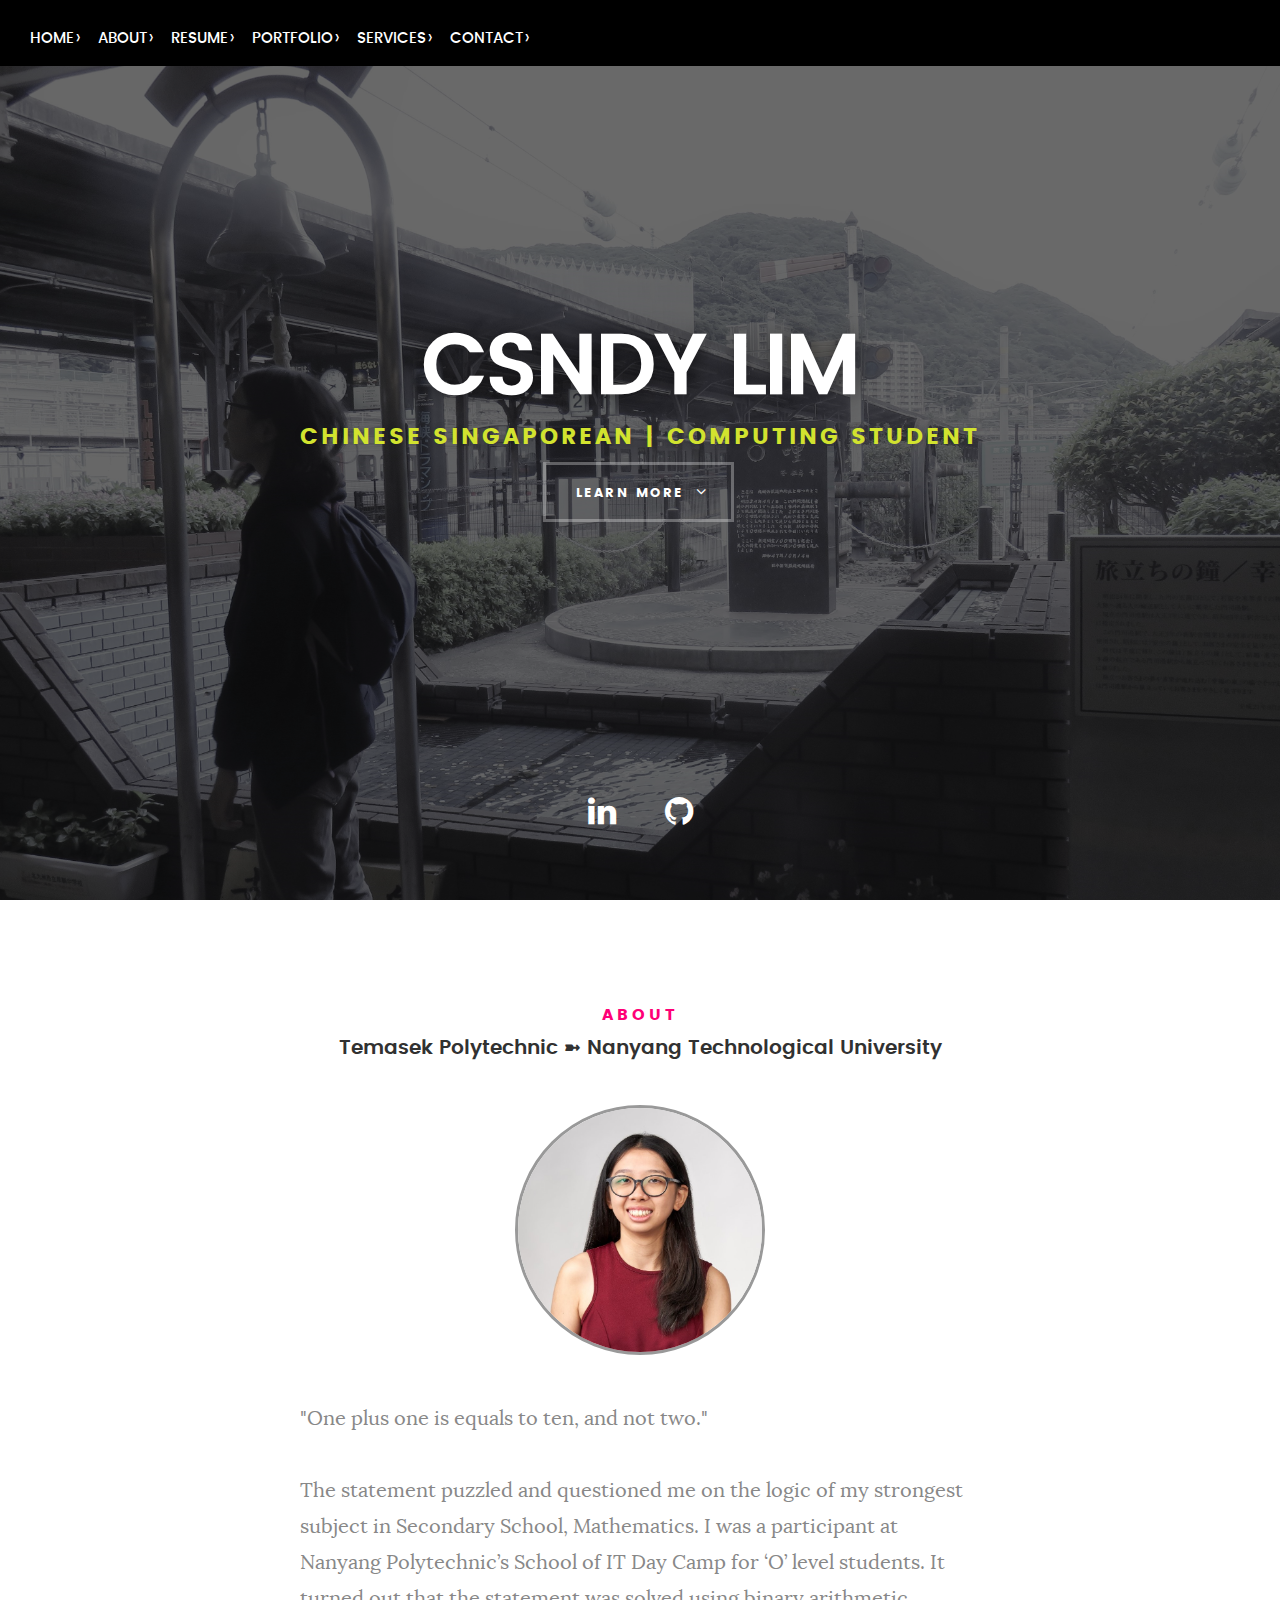
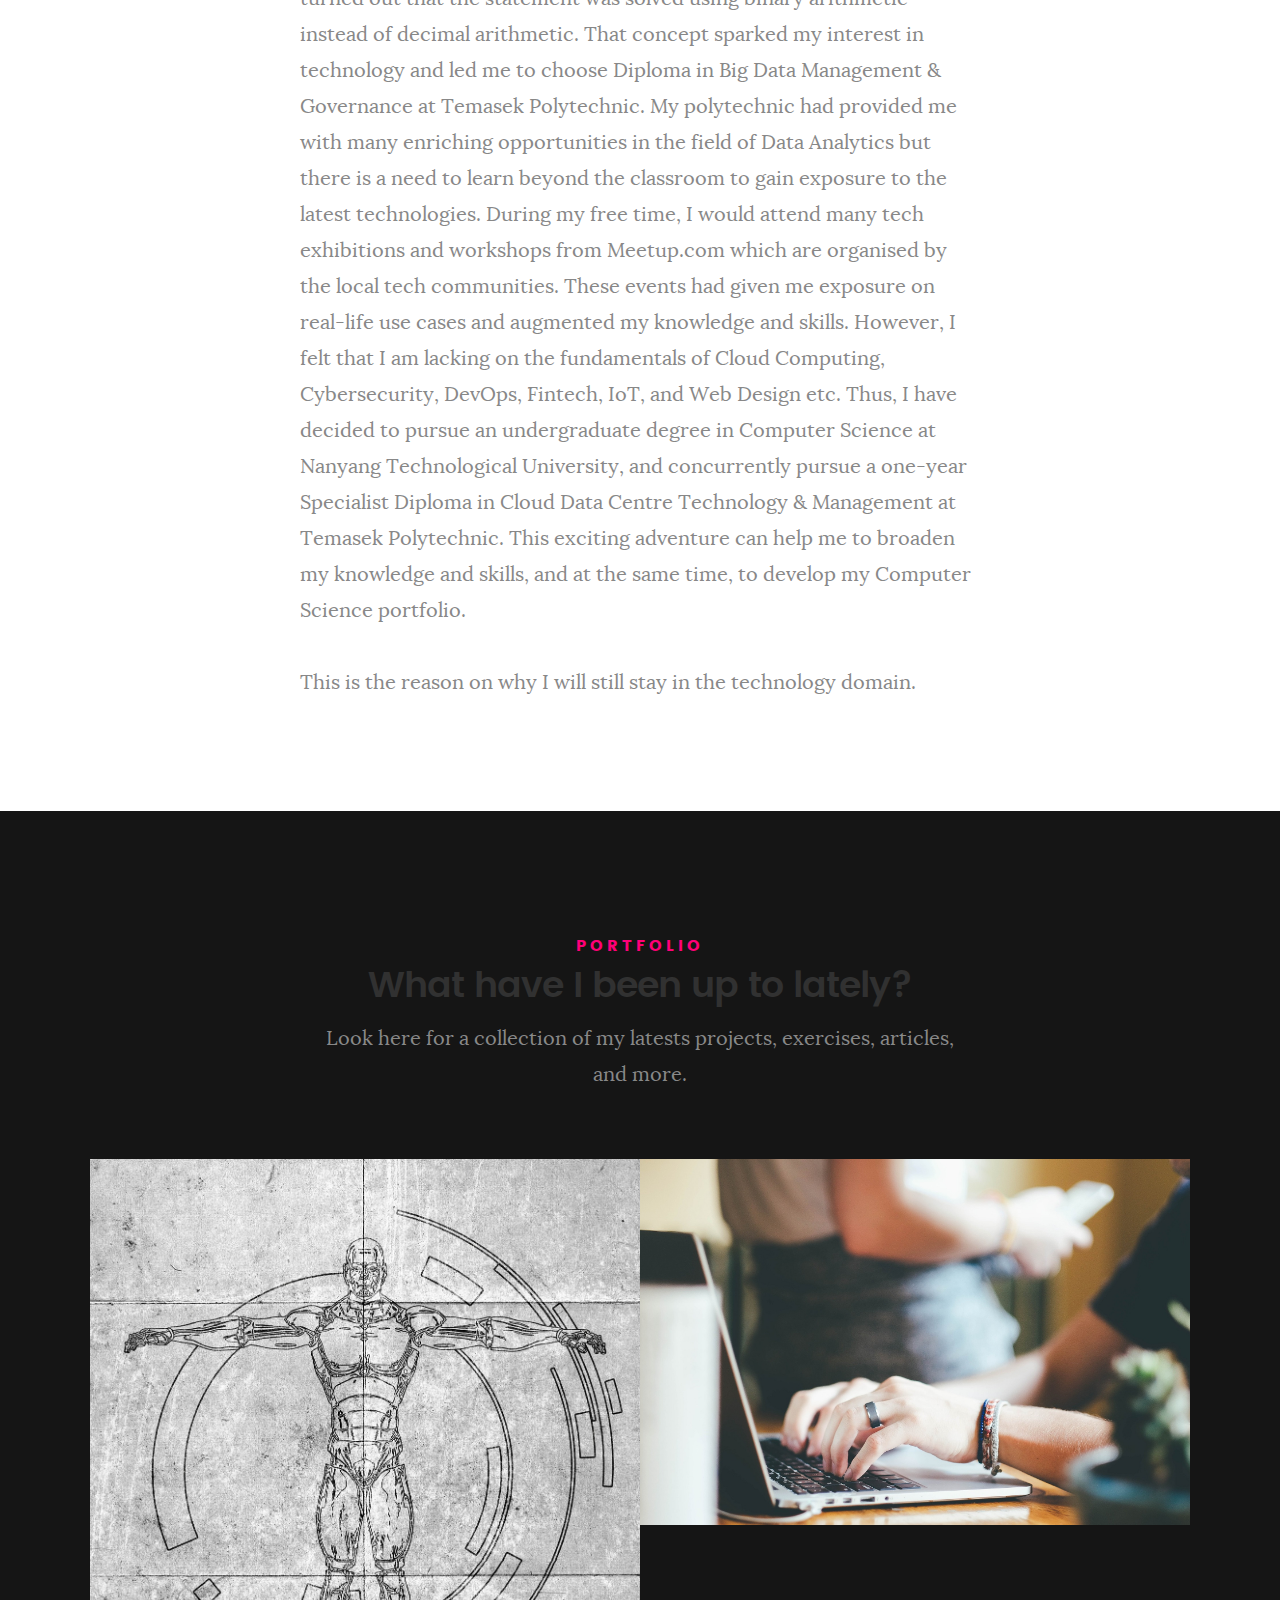
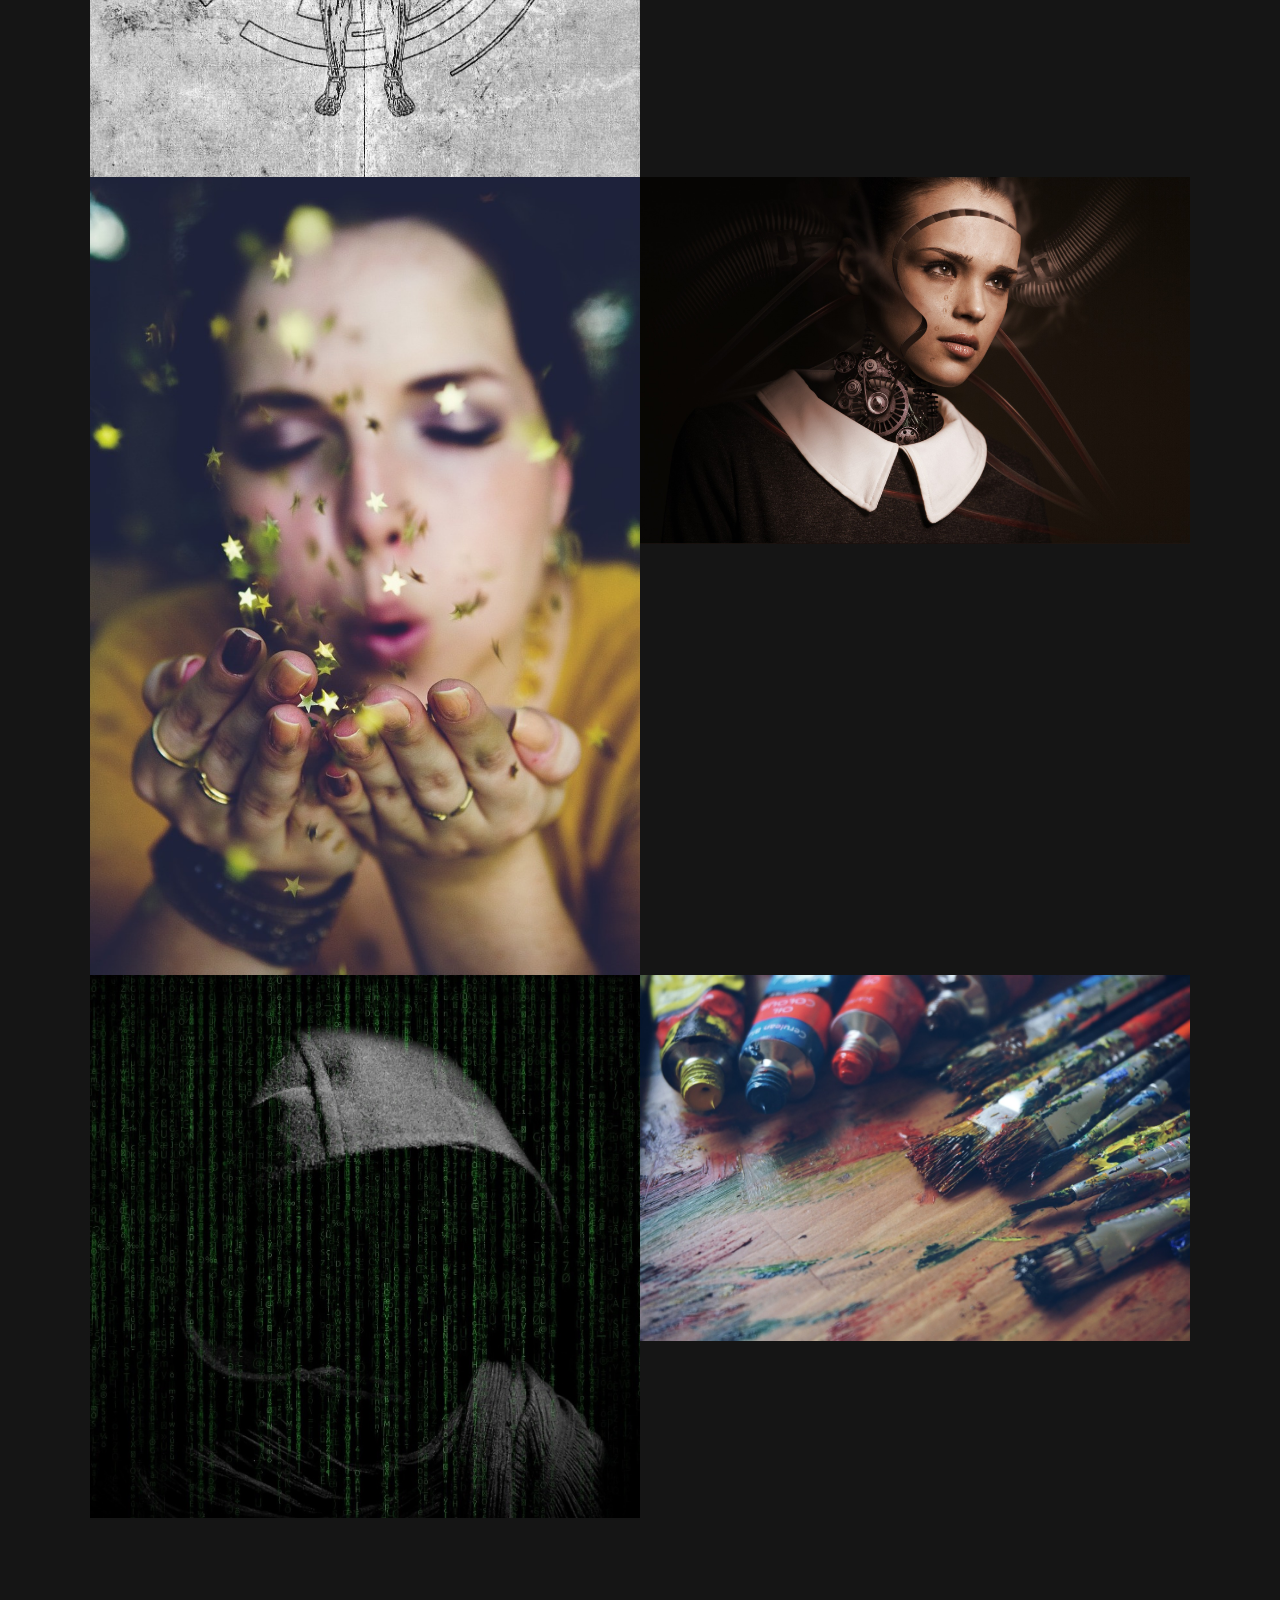
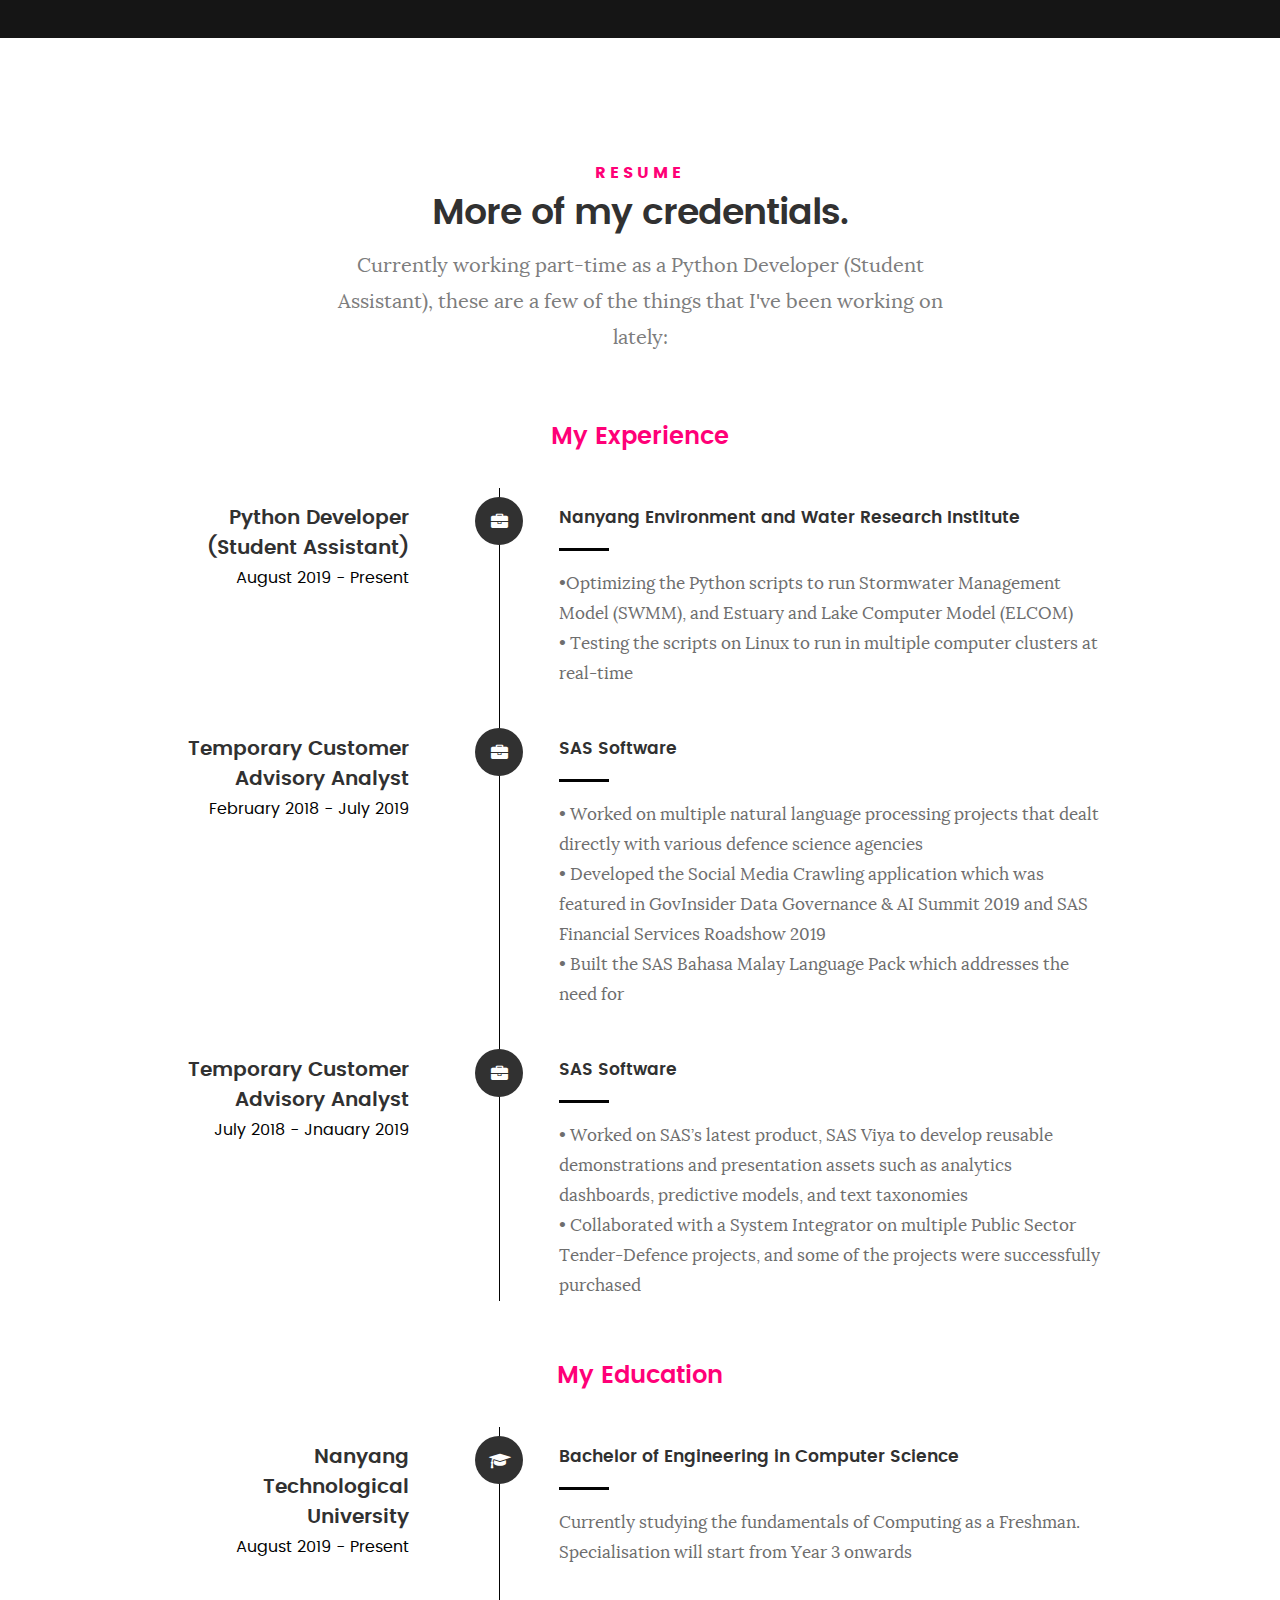
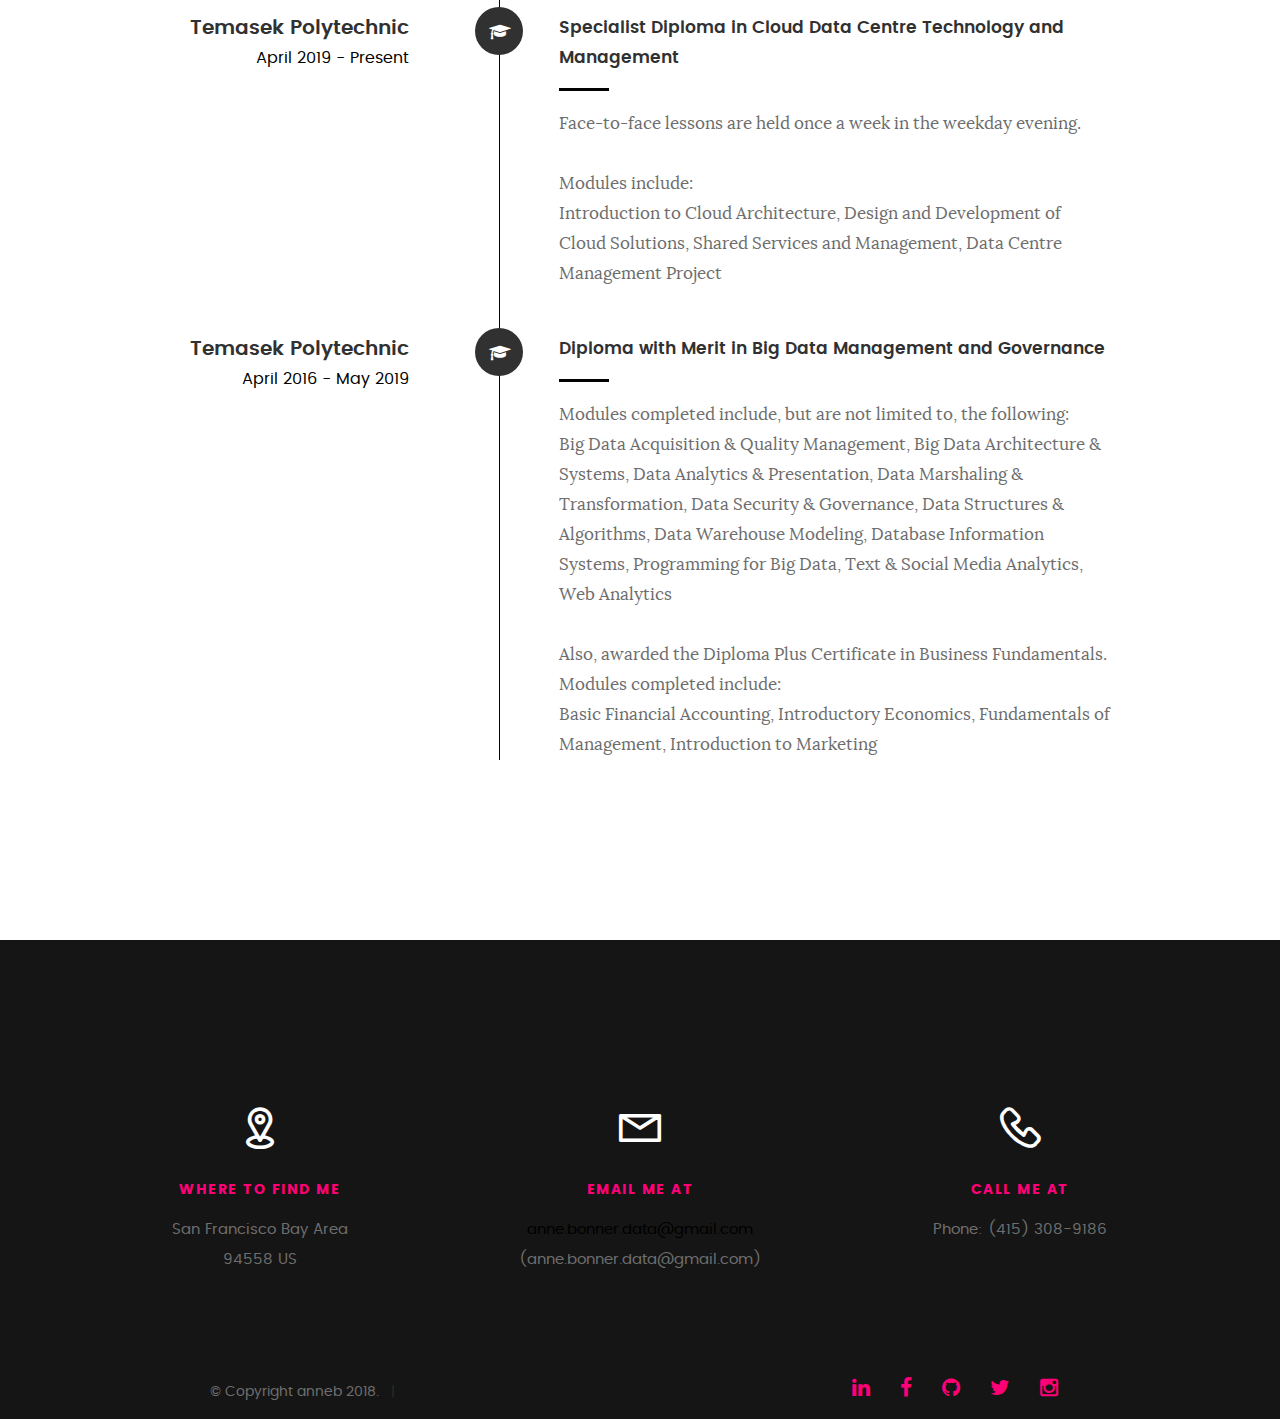
==== commit 6b719792: "Updated Resume" ====
--- a/index.html
+++ b/index.html
@@ -2,6 +2,7 @@
 <!--[if IE 8 ]><html class="no-js oldie ie8" lang="en"> <![endif]-->
 <!--[if IE 9 ]><html class="no-js oldie ie9" lang="en"> <![endif]-->
 <!--[if (gte IE 9)|!(IE)]><!--><html class="no-js" lang="en"> <!--<![endif]-->
+
 <head>
 
    <!--- basic page needs
@@ -61,7 +62,6 @@
 
 	<!-- intro section
    ================================================== -->
-
    <section id="intro">
 
    	<div class="intro-overlay"></div>
@@ -70,18 +70,10 @@
    		<div class="row">
 
    			<div class="col-twelve">
-
-
 	   			<h1>CSNDY LIM</h1>
           <h5>CHINESE SINGAPOREAN |  COMPUTING STUDENT</h5>
-
-
-
 	   			<a class="button stroke smoothscroll" href="#about" title="">learn more</a>
-
-
 	   		</div>
-
    		</div>
    	</div> <!-- /intro-content -->
 
@@ -101,87 +93,19 @@
       		<div class="col-twelve">
 
       			<h5>About</h5>
-      			<h1>Simplifying the Complex</h1>
+      			<h3>Temasek Polytechnic ➼ Nanyang Technological University</h3>
 
       			<div class="intro-info">
 
       				<img src="images/ABvineyard.jpg" alt="Profile Picture">
 
-      				<p class="lead"> I make complicated concepts seem simple.<br><br> Data science, machine learning, deep learning, and artificial intelligence. Top writer in Artificial Intelligence and Technology on Medium. Content creator, writer, and editor. Consultant and advisor. <br><br> Experience with Python, SQL, Tableau, PyTorch, NumPy, Pandas, Matplotlib, Seaborn, Scikit-Learn, Tensorflow, Deep Learning, NLP, Neural Networks, Image Classification, Plotly, Git, and more.</p>
-      			</div>
+      				<p class="lead"> "One plus one is equals to ten, and not two."<br><br>The statement puzzled and questioned me on the logic of my strongest subject in Secondary School, Mathematics. I was a participant at Nanyang Polytechnic’s School of IT Day Camp for ‘O’ level students. It turned out that the statement was solved using binary arithmetic instead of decimal arithmetic. That concept sparked my interest in technology and led me to choose Diploma in Big Data Management & Governance at Temasek Polytechnic. My polytechnic had provided me with many enriching opportunities in the field of Data Analytics but there is a need to learn beyond the classroom to gain exposure to the latest technologies. During my free time, I would attend many tech exhibitions and workshops from Meetup.com which are organised by the local tech communities. These events had given me exposure on real-life use cases and augmented my knowledge and skills. However, I felt that I am lacking on the fundamentals of Cloud Computing, Cybersecurity, DevOps, Fintech, IoT, and Web Design etc. Thus, I have decided to pursue an undergraduate degree in Computer Science at Nanyang Technological University, and concurrently pursue a one-year Specialist Diploma in Cloud Data Centre Technology & Management at Temasek Polytechnic. This exciting adventure can help me to broaden my knowledge and skills, and at the same time, to develop my Computer Science portfolio.<br><br>This is the reason on why I will still stay in the technology domain.</p>
+
+            </div>
 
       		</div>
       	</div> <!-- /section-intro -->
 
-      	<div class="row about-content">
-
-      		<div class="col-six tab-full">
-
-      			<h3>Profile</h3>
-      			<p></p>
-
-      			<ul class="info-list">
-      				<li>
-      					<strong>Full Name:</strong>
-      					<span>Anne Bonner</span>
-      				</li>
-      				<li>
-      					<strong>Job:</strong>
-      					<span>Freelance</span>
-      				</li>
-      				<li>
-      					<strong>Website:</strong>
-   						<span><a href="https://bonn0062.github.io/ab_portfolio/">AnneB</span></a>
-      				</li>
-      				<li>
-      					<strong>Email:</strong></a>
-      					<span><a href="mailto:anne.bonner.data@gmail.com">anne.bonner.data@gmail.com</span></a>
-      				</li>
-
-      			</ul> <!-- /info-list -->
-
-      		</div>
-
-      		<div class="col-six tab-full">
-
-      			<h3>Skills</h3>
-      			<p></p>
-
-   				<ul class="skill-bars">
-   				   <li>
-   				   	<div class="progress percent85"><span>Every Day</span></div>
-   				   	<strong>Python, Pandas, Numpy</strong>
-   				   </li>
-   				   <li>
-   				   	<div class="progress percent90"><span>Having Fun</span></div>
-   				   	<strong>PyTorch, Matplotlib</strong>
-   				   </li>
-   				   <li>
-   				   	<div class="progress percent80"><span>Well Acquainted</span></div>
-   				   	<strong>SQL, Tableau</strong>
-   				   </li>
-   				   <li>
-   				   	<div class="progress percent90"><span>Love It</span></div>
-   				   	<strong>Scikit-Learn, Tensorflow</strong>
-   				   </li>
-   				   <li>
-
-   				   	<div class="progress percent95"><span>Doing It Now</span></div>
-   				   	<strong>Content Creation, Editing</strong>
-   				   </li>
-
-   				</ul> <!-- /skill-bars -->
-
-      		</div>
-
-      	</div>
-
-      	<div class="row button-section">
-      		<div class="col-twelve">
-      			<a href="#contact" title="Hire Me" class="button stroke smoothscroll">More Info</a>
-      			<a href="mailto:anne.bonner.data@gmail.com" title="Hire Me" class="button stroke smoothscroll">Reach Out</a>
-      		</div>
-      	</div>
 
     </section>
 
@@ -442,190 +366,6 @@
    <a href="#" title="Download CV" class="button button-primary">Download CV</a>-->
 
 
-   <!-- services Section
-   ================================================== -->
-   	<section id="services">
-
-   		<div class="overlay"></div>
-
-   		<div class="row section-intro">
-      		<div class="col-twelve">
-
-      			<h5>Services</h5>
-      			<h1>What Can I Do For You?</h1>
-
-      			<p class="lead">Let me simplify your life. <br><br> Experience with content creation and editing, artificial intelligence, machine learning, deep learning, data analysis and visualization, business analysis, and website development. Always excited to consult on new products and technologies.</p>
-
-      		</div>
-      	</div> <!-- /section-intro -->
-
-      	<div class="row services-content">
-
-      		<div id="owl-slider" class="owl-carousel services-list">
-
-   	      	<div class="service">
-
-   	      		<span class="icon"><i class="icon-earth"></i></span>
-
-   	            <div class="service-content">
-
-   	            	 <h3>Data Analysis</h3>
-
-   		            <p class="desc">Comfortable with Python, SQL, Tableau, PyTorch, NumPY, Matplotlib, Seaborn, Scikit-Learn, and more, I can help you analyze and understand your data in a way that makes sense to you.
-   	         		</p>
-
-   	         	</div>
-
-   				</div> <!-- /service -->
-
-   			   <div class="service">
-
-   			   	<span class="icon"><i class="icon-paint-brush"></i></span>
-
-   	            <div class="service-content">
-
-   	            	<h3>Content Creation, Writing, and Editing</h3>
-
-   		            <p class="desc">I know how to make complicated ideas sound simple. As a top writer on Medium with articles that quickly rank on the first page of Google searches, I have  experience writing content that gets noticed. If you have existing content and documentation that needs simplification, I'd love to turn it into something that works for everyone.
-   	        			</p>
-
-   	            </div>
-
-
-   			   </div> <!-- /service -->
-   			   <div class="service">
-
-   					<span class="icon"><i class="icon-window"></i></span>
-
-   	            <div class="service-content">
-
-   	            	<h3>Artificial Intelligence</h3>
-
-   		            <p class="desc">With experience in machine learning, deep learning, natural language processing, AI and more, we can work together to find exciting ways to move you and your business into the future.
-   	         		</p>
-
-   	            </div>
-   				</div> <!-- /service -->
-
-   	      </div> <!-- /services-list -->
-
-      	</div> <!-- /services-content -->
-
-   	</section> <!-- /services -->
-
-   	<!-- stats Section
-      ================================================== -->
-   	<section id="stats" class="count-up">
-
-   		<div class="row">
-   			<div class="col-twelve">
-
-   				<div class="block-1-6 block-s-1-3 block-tab-1-2 block-mob-full stats-list">
-
-   					<div class="bgrid stat">
-
-   						<div class="icon-part">
-   							<i class="icon-pencil-ruler"></i>
-   						</div>
-
-   						<h3 class="stat-count">
-   							7
-   						</h3>
-
-   						<h5 class="stat-title">
-   							Courses Completed
-   						</h5>
-
-   					</div> <!-- /stat -->
-
-   					<div class="bgrid stat">
-
-   						<div class="icon-part">
-   							<i class="icon-users"></i>
-   						</div>
-
-   						<h3 class="stat-count">
-   							900
-   						</h3>
-
-   						<h5 class="stat-title">
-   							Articles Read
-   						</h5>
-
-   					</div> <!-- /stat -->
-
-   					<div class="bgrid stat">
-
-   						<div class="icon-part">
-   							<i class="icon-badge"></i>
-   						</div>
-
-   						<h3 class="stat-count">
-   							20
-   						</h3>
-
-   						<h5 class="stat-title">
-   							Podcasts Heard
-   						</h5>
-
-   					</div> <!-- /stat -->
-
-   					<div class="bgrid stat">
-
-   						<div class="icon-part">
-   							<i class="icon-light-bulb"></i>
-   						</div>
-
-   						<h3 class="stat-count">
-   							1500
-   						</h3>
-
-   						<h5 class="stat-title">
-   							Crazy Ideas
-   						</h5>
-
-   					</div> <!-- /stat -->
-
-   					<div class="bgrid stat">
-
-   						<div class="icon-part">
-   							<i class="icon-cup"></i>
-   						</div>
-
-   						<h3 class="stat-count">
-   							3000
-   						</h3>
-
-   						<h5 class="stat-title">
-   							Coffee Cups
-   						</h5>
-
-   					</div> <!-- /stat -->
-
-   					<div class="bgrid stat">
-
-   						<div class="icon-part">
-   							<i class="icon-clock"></i>
-   						</div>
-
-   						<h3 class="stat-count">
-   							7200
-   						</h3>
-
-   						<h5 class="stat-title">
-   							Hours
-   						</h5>
-
-   					</div> <!-- /stat -->
-
-   				</div> <!-- /stats-list -->
-
-   			</div> <!-- /twelve -->
-   		</div> <!-- /row -->
-
-   	</section> <!-- /stats -->
-
-
       <!-- resume Section
       ================================================== -->
    	<section id="resume" class="grey-section">
@@ -636,7 +376,7 @@
       			<h5>Resume</h5>
       			<h1>More of my credentials.</h1>
 
-      			<p class="lead">Currently working freelance on a project-by-project basis, these are a few of the things that I've been working on lately:</p>
+      			<p class="lead">Currently working part-time as a Python Developer (Student Assistant), these are a few of the things that I've been working on lately:</p>
 
       		</div>
       	</div> <!-- /section-intro-->
@@ -645,7 +385,7 @@
 
       		<div class="col-twelve resume-header">
 
-      			<h2>Work Experience</h2>
+      			<h2>My Experience</h2>
 
       		</div> <!-- /resume-header -->
 
@@ -653,23 +393,23 @@
 
       			<div class="timeline-wrap">
 
-      				<div class="timeline-block">
+   				<div class="timeline-block"> <!-- /timeline-block -->
 
    	   				<div class="timeline-ico">
    	   					<i class="fa fa-briefcase"></i>
    	   				</div>
 
    	   				<div class="timeline-header">
-   	   					<h3>Writer</h3>
-   	   					<p>2018 - Present</p>
+   	   					<h3>Python Developer (Student Assistant)</h3>
+   	   					<p>August 2019 - Present</p>
    	   				</div>
 
    	   				<div class="timeline-content">
-   	   					<h4>Towards Data Science</h4>
-   	   					<p>Writing and content creation for Towards Data Science on topics including artificial intelligence, deep learning, machine learning, data science, Python, PyTorch, Google Colab, and more.</p>
-   	   				</div>
-
-   	   			</div> <!-- /timeline-block -->
+   	   					<h4>Nanyang Environment and Water Research Institute</h4>
+   	   					<p> •Optimizing the Python scripts to run Stormwater Management Model (SWMM), and Estuary and Lake Computer Model (ELCOM)<br>• Testing the scripts on Linux to run in multiple computer clusters at real-time</p>
+   	   				</div>
+
+   	   			</div> <!-- /latest job -->
 
    				<div class="timeline-block">
 
@@ -678,68 +418,32 @@
    	   				</div>
 
    	   				<div class="timeline-header">
-   	   					<h3>Writer</h3>
-   	   					<p>February 2019 - Present</p>
+   	   					<h3>Temporary Customer Advisory Analyst</h3>
+   	   					<p>February 2018 - July 2019</p>
    	   				</div>
 
    	   				<div class="timeline-content">
-   	   					<h4>Heartbeat by Fritz</h4>
-   	   					<p>Content creation and writing on topics including Python, PyTorch, Model Deployment, Flask.</p>
-   	   				</div>
-
-   	   			</div> <!-- /timeline-block -->
-
-   				<div class="timeline-block">
-
-   	   				<div class="timeline-ico">
-   	   					<i class="fa fa-briefcase"></i>
-   	   				</div>
-
-   	   				<div class="timeline-header">
-   	   					<h3>Writer</h3>
-   	   					<p>December 2018 - Present</p>
-   	   				</div>
-
-   	   				<div class="timeline-content">
-   	   					<h4>Free Code Camp</h4>
-   	   					<p>Content creation and writing on topics including PyTorch, Python, Deep Learning, Image Classification, and Artificial Intelligence.
-   	   			</div> <!-- /timeline-block -->
-
-   	   			<div class="timeline-block">
-
-   	   				<div class="timeline-ico">
-   	   					<i class="fa fa-briefcase"></i>
-   	   				</div>
-
-   	   				<div class="timeline-header">
-   	   					<h3>Writer</h3>
-   	   					<p>December 2018 - Present</p>
-   	   				</div>
-
-   	   				<div class="timeline-content">
-   	   					<h4>Code Driven Investor</h4>
-   	   					<p>Content creation and writing on topics including data science, machine learning, ai, deep learning, Python, PyTorch, Unix, and Jupyter Notebooks.</p>
-   	   				</div>
-
-   	   			</div> <!-- /timeline-block -->
-
-   	   			<div class="timeline-block">
-
-   	   				<div class="timeline-ico">
-   	   					<i class="fa fa-briefcase"></i>
-   	   				</div>
-
-   	   				<div class="timeline-header">
-   	   					<h3>Website Manager, Grant Reviewer</h3>
-   	   					<p>July 2016 - Present</p>
-   	   				</div>
-
-   	   				<div class="timeline-content">
-   	   					<h4>Aroha</h4>
-   	   					<p>Website development and assistance, social media manager. Grant reviewer and virtual assistant at Aroha since 2016.</p>
-   	   				</div>
-
-   	   			</div> <!-- /timeline-block -->
+   	   					<h4>SAS Software</h4>
+   	   					<p>• Worked on multiple natural language processing projects that dealt directly with various defence science agencies<br> • Developed the Social Media Crawling application which was featured in GovInsider Data Governance & AI Summit 2019 and SAS Financial Services Roadshow 2019 <br> • Built the SAS Bahasa Malay Language Pack which addresses the need for </p>
+
+   	   			</div> <!-- /2nd job -->
+
+            <div class="timeline-block">
+
+                <div class="timeline-ico">
+                  <i class="fa fa-briefcase"></i>
+                </div>
+
+                <div class="timeline-header">
+                  <h3>Temporary Customer Advisory Analyst</h3>
+                  <p>July 2018 - Jnauary 2019</p>
+                </div>
+
+                <div class="timeline-content">
+                  <h4>SAS Software</h4>
+                  <p> • Worked on SAS’s latest product, SAS Viya to develop reusable demonstrations and presentation assets such as analytics dashboards, predictive models, and text taxonomies <br> • Collaborated with a System Integrator on multiple Public Sector Tender-Defence projects, and some of the projects were successfully purchased</p>
+              </div> <!-- /1st job -->
+
 
       			</div> <!-- /timeline-wrap -->
 
@@ -751,7 +455,7 @@
 
       		<div class="col-twelve resume-header">
 
-      			<h2>Education</h2>
+      			<h2>My Education</h2>
 
       		</div> <!-- /resume-header -->
 
@@ -759,113 +463,60 @@
 
       			<div class="timeline-wrap">
 
-   			   <div class="timeline-block">
-
-   					<div class="timeline-ico">
-   						<i class="fa fa-graduation-cap"></i>
-   					</div>
-
-   					<div class="timeline-header">
-   						<h3>Machine Learning Engineer</h3>
-   						<p>January 2019 - July 2019</p>
-   					</div>
-
-   					<div class="timeline-content">
-   						<h4>Udacity</h4>
-   						<p> Currently enrolled in the Machine Learning Engineer Nanodegree program. This career-ready program created in collaboration with AWS and Kaggle teaches cutting edge machine learning concepts including supervised, unsupervised, reinforcement, and deep learning fundamentals. </p>
-   					</div>
-
-   			   </div> <!-- /timeline-block -->
-
-   			   <div class="timeline-block">
-
-   					<div class="timeline-ico">
-   						<i class="fa fa-graduation-cap"></i>
-   					</div>
-
-   					<div class="timeline-header">
-   						<h3>Facebook AI PyTorch Scholarship Program</h3>
-   						<p>November 2018 - January 2019</p>
-   					</div>
-
-   					<div class="timeline-content">
-   						<h4>Udacity</h4>
-   						<p> This highly competitive program teaches cutting-edge skills in deep learning using Pytorch to build, train, and deploy state-of-the-art models.</p>
-   					</div>
-
-   				</div> <!-- /timeline-block -->
-
-      				<div class="timeline-block">
+              <div class="timeline-block">
+
+     	   				<div class="timeline-ico">
+     	   					<i class="fa fa-graduation-cap"></i>
+     	   				</div>
+
+     	   				<div class="timeline-header">
+     	   					<h3>Nanyang Technological University</h3>
+     	   					<p>August 2019 - Present</p>
+     	   				</div>
+
+     	   				<div class="timeline-content">
+     	   					<h4>Bachelor of Engineering in Computer Science</h4>
+     	   					<p>Currently studying the fundamentals of Computing as a Freshman. Specialisation will start from Year 3 onwards</p>     	   				</div>
+
+     	   			</div> <!-- /NTU -->
+
+
+            <div class="timeline-block">
 
    	   				<div class="timeline-ico">
    	   					<i class="fa fa-graduation-cap"></i>
    	   				</div>
 
    	   				<div class="timeline-header">
-   	   					<h3>Business Analysis/Data Foundations for Enterprise</h3>
-   	   					<p>September 2018</p>
+   	   					<h3>Temasek Polytechnic</h3>
+   	   					<p>April 2019 - Present</p>
    	   				</div>
 
    	   				<div class="timeline-content">
-   	   					<h4>Udacity</h4>
-   	   					<p>Completed the Business Analysis (Data Foundations for Enterprise) Nanodegree on a full scholarship. This degree focused on SQL, Tableau, Excel, statistics and probability, data visualization, and more.</p>
-   	   				</div>
-
-   				   </div> <!-- /timeline-block -->
-
-   				<div class="timeline-block">
-
-   					<div class="timeline-ico">
-   						<i class="fa fa-graduation-cap"></i>
-   					</div>
-
-   					<div class="timeline-header">
-   						<h3>Bertelsmann Data Science Scholarship Program</h3>
-   						<p>May 2018-August 2018</p>
-   					</div>
-
-   					<div class="timeline-content">
-   						<h4>Udacity</h4>
-   						<p>This competitive program focused on Python, SQL, statistics, probability, and data visualization. I completed this program in the top 10% of students, allowing me to pursue a Udacity Nanodegree in Data Foundations for Enterprise with a full scholarship.</p>
-   					</div>
-
-   				</div> <!-- /timeline-block -->
-
-   	   			<div class="timeline-block">
+   	   					<h4>Specialist Diploma in Cloud Data Centre Technology and Management</h4>
+   	   					<p>Face-to-face lessons are held once a week in the weekday evening.<br><br>Modules include:<br>Introduction to Cloud Architecture, Design and Development of Cloud Solutions, Shared Services and Management, Data Centre Management Project</p>
+   	   				</div>
+
+   	   			</div> <!-- /TP2 -->
+
+            <div class="timeline-block">
 
    	   				<div class="timeline-ico">
    	   					<i class="fa fa-graduation-cap"></i>
    	   				</div>
 
    	   				<div class="timeline-header">
-   	   					<h3>Certificates</h3>
-   	   					<p>Ongoing</p>
+   	   					<h3>Temasek Polytechnic</h3>
+   	   					<p>April 2016 - May 2019</p>
    	   				</div>
 
    	   				<div class="timeline-content">
-   	   					<h4>Udemy</h4>
-   	   					<p>Courses taken or in-progress include Python for Data Science Bootcamp, Tableau 10 A-Z, Advanced Concepts in Tableau, The Modern Python3 Bootcamp, Statistics and Probability for Business and Data Science, and more. </p>
-   	   				</div>
-
-   	   			</div> <!-- /timeline-block -->
-
-   	   			<div class="timeline-block">
-
-   	   				<div class="timeline-ico">
-   	   					<i class="fa fa-graduation-cap"></i>
-   	   				</div>
-
-   	   				<div class="timeline-header">
-   	   					<h3>Bachelor's Degree</h3>
-   	   					<p>June 1998 - August 2000</p>
-   	   				</div>
-
-   	   				<div class="timeline-content">
-   	   					<h4>University of Minnesota</h4>
-   	   					<p>B.A. in Cultural Studies and Comparative Literature</p>
-   	   				</div>
-
-   	   			</div> <!-- /timeline-block -->
+   	   					<h4>Diploma with Merit in Big Data Management and Governance</h4>
+   	   					<p>Modules completed include, but are not limited to, the following:<br>Big Data Acquisition & Quality Management, Big Data Architecture & Systems, Data Analytics & Presentation, Data Marshaling & Transformation, Data Security & Governance, Data Structures & Algorithms, Data Warehouse Modeling, Database Information Systems, Programming for Big Data, Text & Social Media Analytics, Web Analytics<br><br> Also, awarded the Diploma Plus Certificate in Business Fundamentals.<br>Modules completed include:<br> Basic Financial Accounting, Introductory Economics, Fundamentals of Management, Introduction to Marketing</p>
+   	   				</div>
+
+   	   			</div> <!-- /TP1 -->
+
 
       			</div> <!-- /timeline-wrap -->
 
--- a/css/main.css
+++ b/css/main.css
@@ -1083,59 +1083,60 @@
  *
  * -------------------------------------------------------------------
  */
-header {
-	display: #FFFFFF;
-	position: fixed;
-	width: 100%;
-	min-height: 66px;
-	z-index: 600;
-
-}
-
-
-/* dropdown nav */
-.main-navigation {
-	padding: 24px 30px 42px;
-	margin: 0;
-	background: #000000;
-	font-family: "poppins-medium", sans-serif;
-	font-size: 1.5rem;
-	position: absolute;
-	width: 100%;
-	height: 2%;
-	list-style: none;
-}
-.main-navigation li {
-	display: inline-block;
-	height: auto;
-	text-align: left;
-	padding: 0;
-}
-.main-navigation li a {
-	width: auto;
-	padding: 15px 0;
-	line-height: 16px;
-	border: none;
-	color: #FFFFFF;
-}
-.main-navigation li a:hover {
-	color: #D2E32F;
-	padding-left: 1rem;
-}
-.main-navigation li.current {
-	color: #D2E32F;
-}
-
-.main-navigation .smoothscroll{
-	padding-right: 1rem;
-	text-transform: uppercase;
-}
-.main-navigation .smoothscroll::after{
-	content: '>';
-	display: inline-block;
-	transform: scaleX(0.5);
-	font-weight: bold;
-}
+ header {
+ 	display: #FFFFFF;
+ 	position: fixed;
+ 	width: 100%;
+ 	min-height: 66px;
+ 	z-index: 600;
+
+ }
+
+
+ /* dropdown nav */
+ .main-navigation {
+ 	padding: 24px 30px 42px;
+ 	margin: 0;
+ 	background: #000000;
+ 	font-family: "poppins-medium", sans-serif;
+ 	font-size: 1.5rem;
+ 	position: absolute;
+ 	width: 100%;
+ 	height: 2%;
+ 	list-style: none;
+ }
+ .main-navigation li {
+ 	display: inline-block;
+ 	height: auto;
+ 	text-align: left;
+ 	padding: 0;
+ }
+ .main-navigation li a {
+ 	width: auto;
+ 	padding: 15px 0;
+ 	line-height: 16px;
+ 	border: none;
+ 	color: #FFFFFF;
+ }
+ .main-navigation li a:hover {
+ 	color: #D2E32F;
+ 	padding-left: 1rem;
+ }
+ .main-navigation li.current {
+ 	color: #D2E32F;
+ }
+
+ .main-navigation .smoothscroll{
+ 	padding-right: 1rem;
+ 	text-transform: uppercase;
+ }
+ .main-navigation .smoothscroll::after{
+ 	content: '>';
+ 	display: inline-block;
+ 	transform: scaleX(0.5);
+ 	font-weight: bold;
+ }
+
 
 
 /**
@@ -1369,8 +1370,18 @@
  */
 #about {
 	background: #FFFFFF;
-	padding-top: 12rem;
-	padding-bottom: 15rem;
+	-webkit-background-size: cover;
+	-moz-background-size: cover;
+	background-size: cover;
+	background-attachment: fixed;
+	width: 100%;
+	height: 100%;
+	min-height: 720px;
+	display: table;
+	position: relative;
+	text-align: center;
+	padding-top: 10rem;
+	padding-bottom: 5rem;
 }
 #about .section-intro {
 	margin-bottom: 3rem;
@@ -1378,19 +1389,21 @@
 
 .intro-info {
 	margin-top: 4.2rem;
-	margin-right: -30px;
-	margin-left: -30px;
+	margin-right: -10px;
+	margin-left: -10px;
 }
 .intro-info img {
-	height: 9rem;
-	width: 9rem;
+	height: 25rem;
+	width: 25rem;
 	border-radius: 50%;
-	margin: .9rem 0 0 0;
-	float: left;
+	border:3px solid #999999;
+	margin-bottom: 3.6rem;
+
+	float: center;
 }
 .intro-info .lead {
 	text-align: left;
-	padding-left: 13rem;
+
 }
 
 .about-content {
@@ -1517,6 +1530,7 @@
 	position: relative;
 	margin-top: 1.5rem;
 	margin-bottom: 6rem;
+	
 }
 #resume .timeline-wrap::before {
 	content: "";
@@ -1531,6 +1545,7 @@
 #resume .timeline-block {
 	position: relative;
 	padding-top: 1.5rem;
+
 }
 #resume .timeline-ico {
 	height: 4.8rem;
@@ -1543,6 +1558,7 @@
 	position: absolute;
 	left: 35%;
 	top: .9rem;
+
 	margin-left: -2.4rem;
 }
 #resume .timeline-ico i {
@@ -1966,160 +1982,6 @@
 }
 
 
-/**
- * ===================================================================
- * 15. services - (_layout.scss)
- *
- * -------------------------------------------------------------------
- */
-#services {
-	background: #313131 url(../images/bg.jpg) no-repeat center;
-	-webkit-background-size: cover;
-	-moz-background-size: cover;
-	background-size: cover;
-	padding-top: 12rem;
-	padding-bottom: 12rem;
-	color: white;
-	position: relative;
-}
-#services .overlay {
-	position: absolute;
-	top: 0;
-	left: 0;
-	width: 100%;
-	height: 100%;
-	background: #151515;
-	opacity: .9;
-}
-
-#services .section-intro {
-	margin-bottom: 1.8rem;
-}
-
-#services .section-intro h1 {
-	color: white;
-}
-#services .section-intro h5 {
-	color: #FF0077;
-}
-#services .section-intro p {
-	color: rgba(255, 255, 255, 0.7);
-}
-.services-content {
-	max-width: 1200px;
-}
-.services-list {
-	margin-top: 1.2rem;
-	text-align: center;
-}
-.services-list .service {
-	margin-bottom: 1.2rem;
-	padding: 0 30px;
-}
-.services-list .icon {
-	display: inline-block;
-	margin-bottom: 2.1rem;
-}
-.services-list .icon i {
-	font-size: 5.4rem;
-	color: #FF0077;
-}
-.services-list h3 {
-	color: #FFFFFF;
-}
-.services-list .desc {
-	color: rgba(255, 255, 255, 0.6);
-}
-
-/* pagination */
-.owl-pagination {
-	text-align: center;
-	width: 100%;
-	margin: .6rem 0 0;
-}
-.owl-theme .owl-controls .owl-page {
-	display: inline-block;
-}
-.owl-theme .owl-controls .owl-page span {
-	display: block;
-	width: 1.2rem;
-	height: 1.2rem;
-	margin: 1.2rem .8rem 0 .8rem;
-	border-radius: 50%;
-	display: inline-block;
-	background: #FFFFFF;
-}
-.owl-theme .owl-controls .owl-page.active span {
-	background: #FF0077;
-}
-
-
-/**
- * ===================================================================
- * 16. stats - (_layout.scss)
- *
- * -------------------------------------------------------------------
- */
-#stats {
-	background: #990047;
-	padding-top: 7.2rem;
-	padding-bottom: 6rem;
-	text-align: center;
-}
-#stats .row {
-	max-width: 1440px;
-}
-#stats .stat {
-	border-left: 1px solid rgba(255, 255, 255, 0.12);
-	min-height: 17.4rem;
-}
-#stats .stat:first-child {
-	border: none;
-}
-#stats .icon-part i {
-	font-size: 4.8rem;
-	color: #000000;
-}
-#stats .stat-count {
-	color: #FFFFFF;
-	font-size: 3.6rem;
-	margin-top: 1.2rem;
-	margin-bottom: 0;
-	font-family: "poppins-medium", sans-serif;
-	color: white;
-}
-#stats .stat-title {
-	color: rgba(255, 255, 255, 0.5);
-}
-
-/**
- * responsive:
- * stats
- * -------------------------------------------------------------------
- */
-@media only screen and (max-width:1024px) {
-	#stats .stat:nth-child(n) {
-		border-left: 1px solid rgba(255, 255, 255, 0.12);
-		padding-bottom: 1.5rem;
-	}
-	#stats .stat:nth-child(3n+1) {
-		border: none;
-	}
-}
-@media only screen and (max-width:768px) {
-	#stats .stat:nth-child(n) {
-		border-left: 1px solid rgba(255, 255, 255, 0.12);
-	}
-	#stats .stat:nth-child(2n+1) {
-		border: none;
-	}
-}
-@media only screen and (max-width:600px) {
-	#stats .stat:nth-child(n) {
-		border: none;
-	}
-}
-
 
 /**
  * ===================================================================
@@ -2413,6 +2275,8 @@
 footer .copyright span:last-child::after {
 	display: none;
 }
+
+
 
 /**
  * responsive:
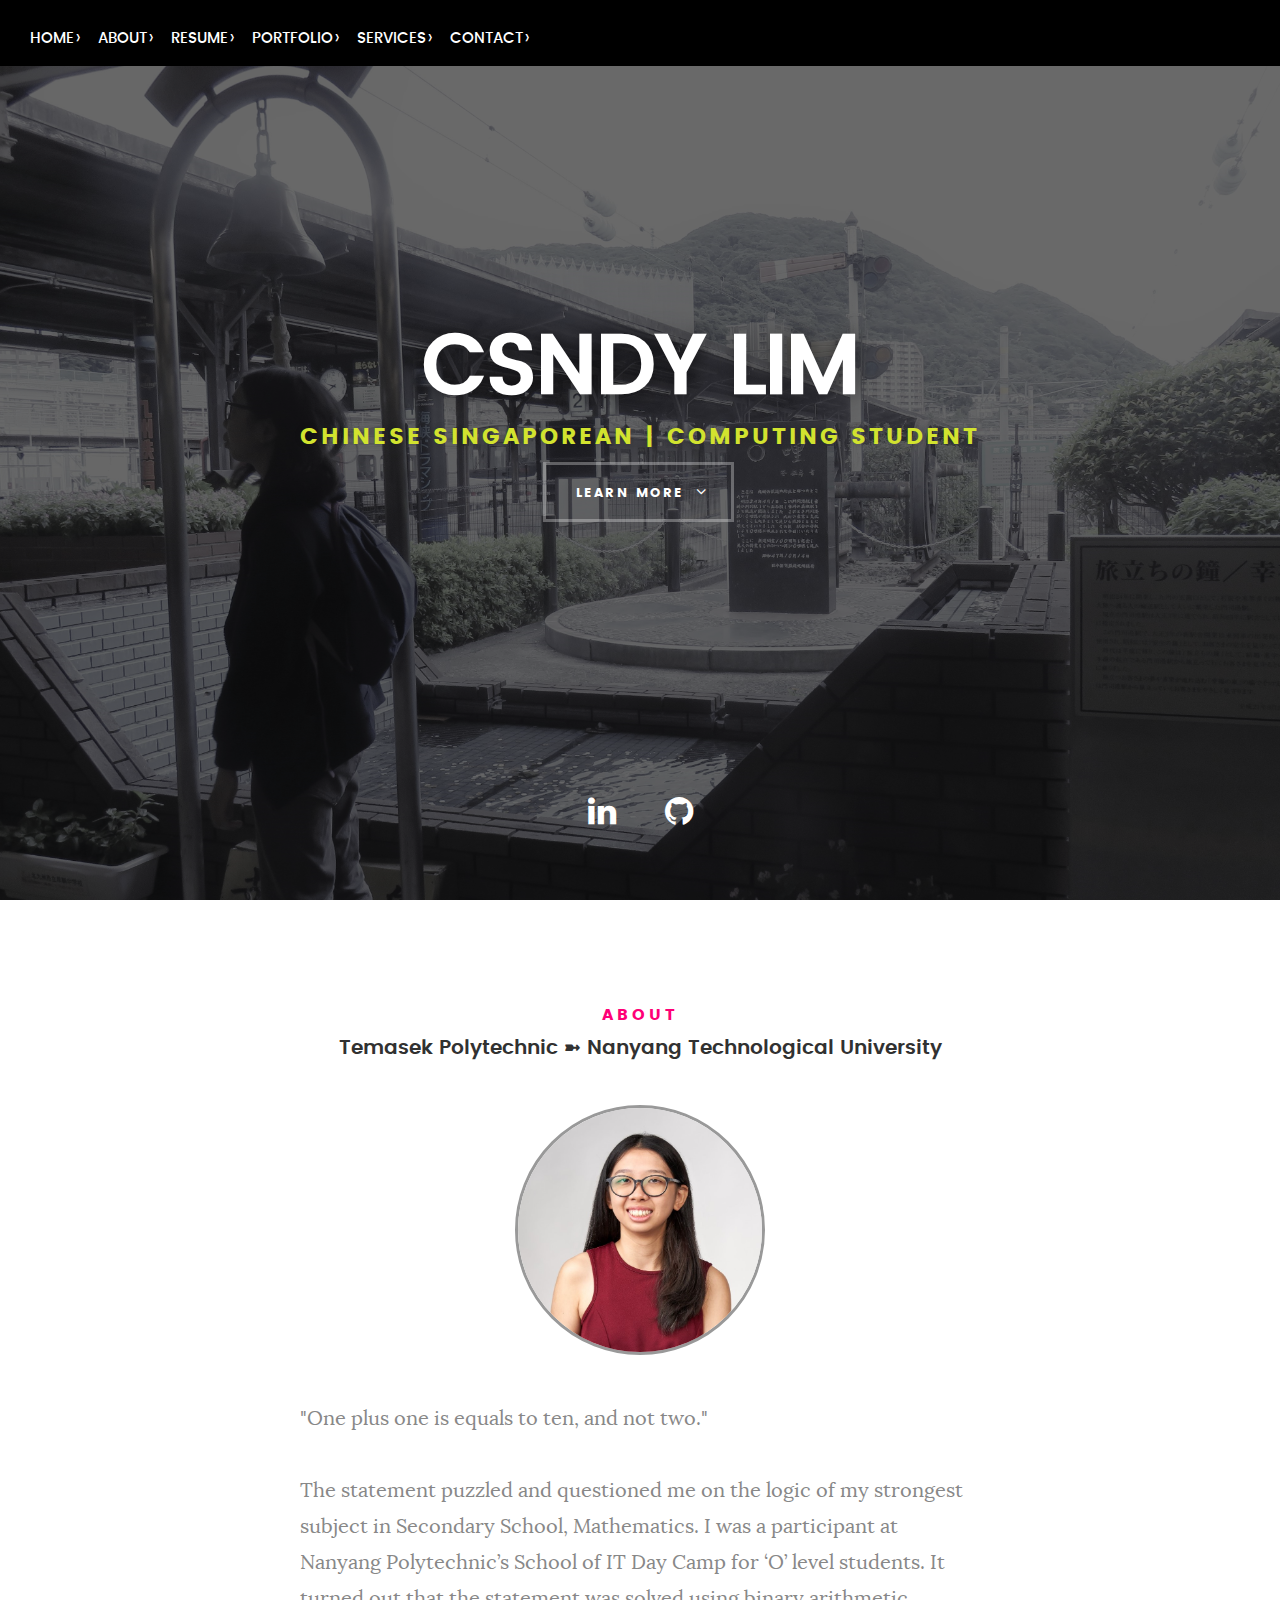
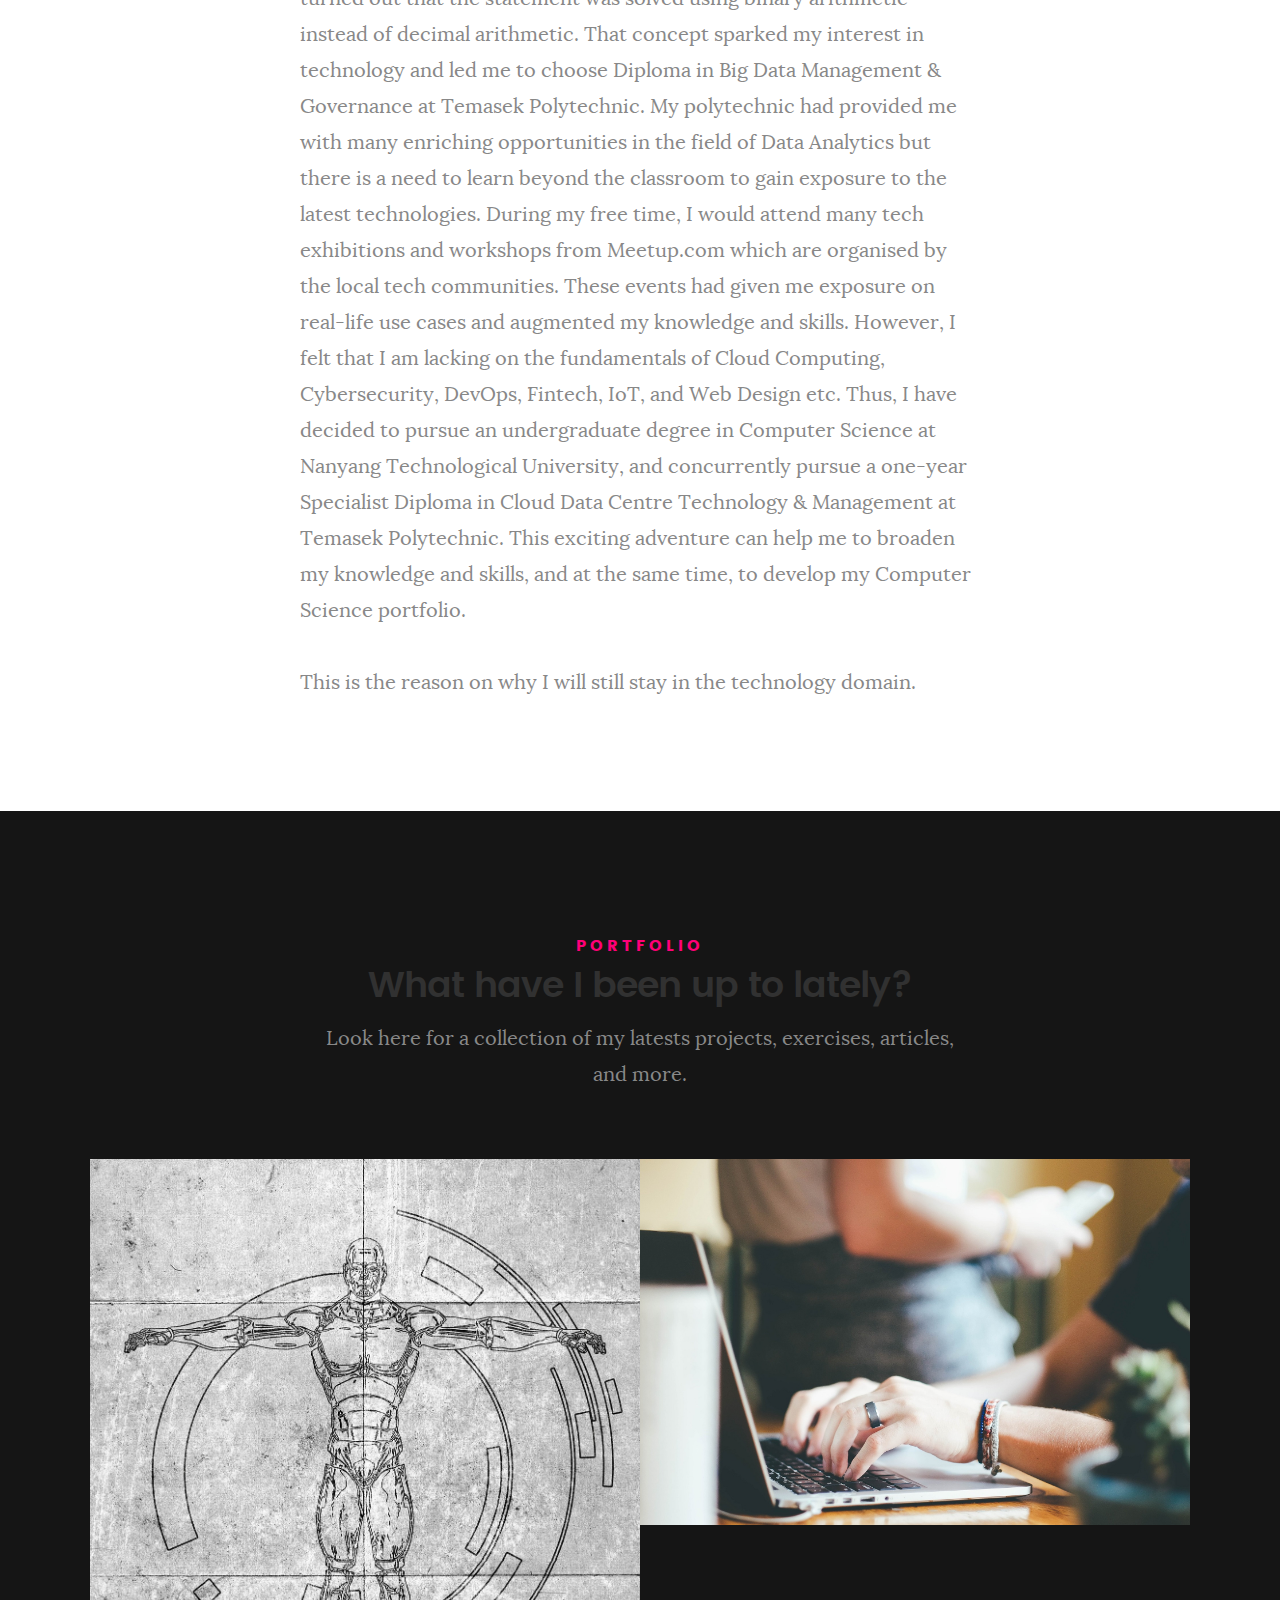
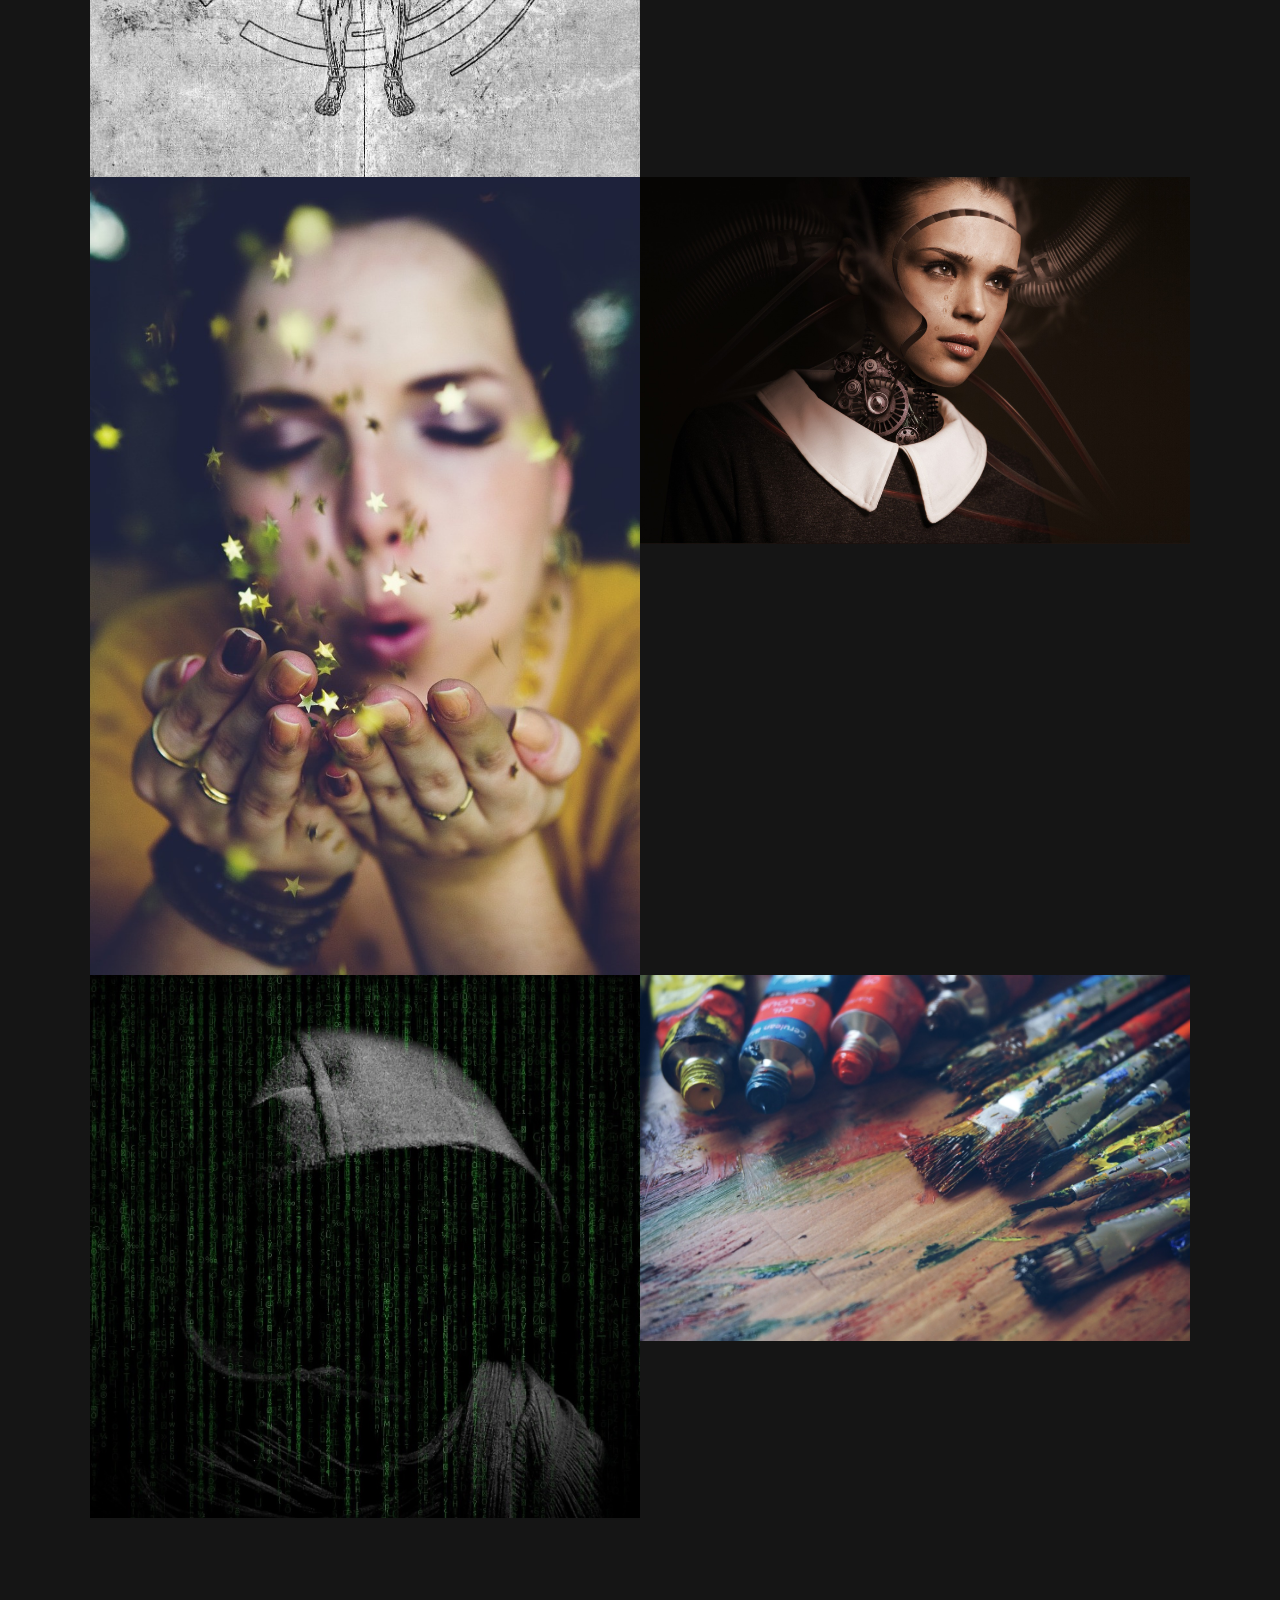
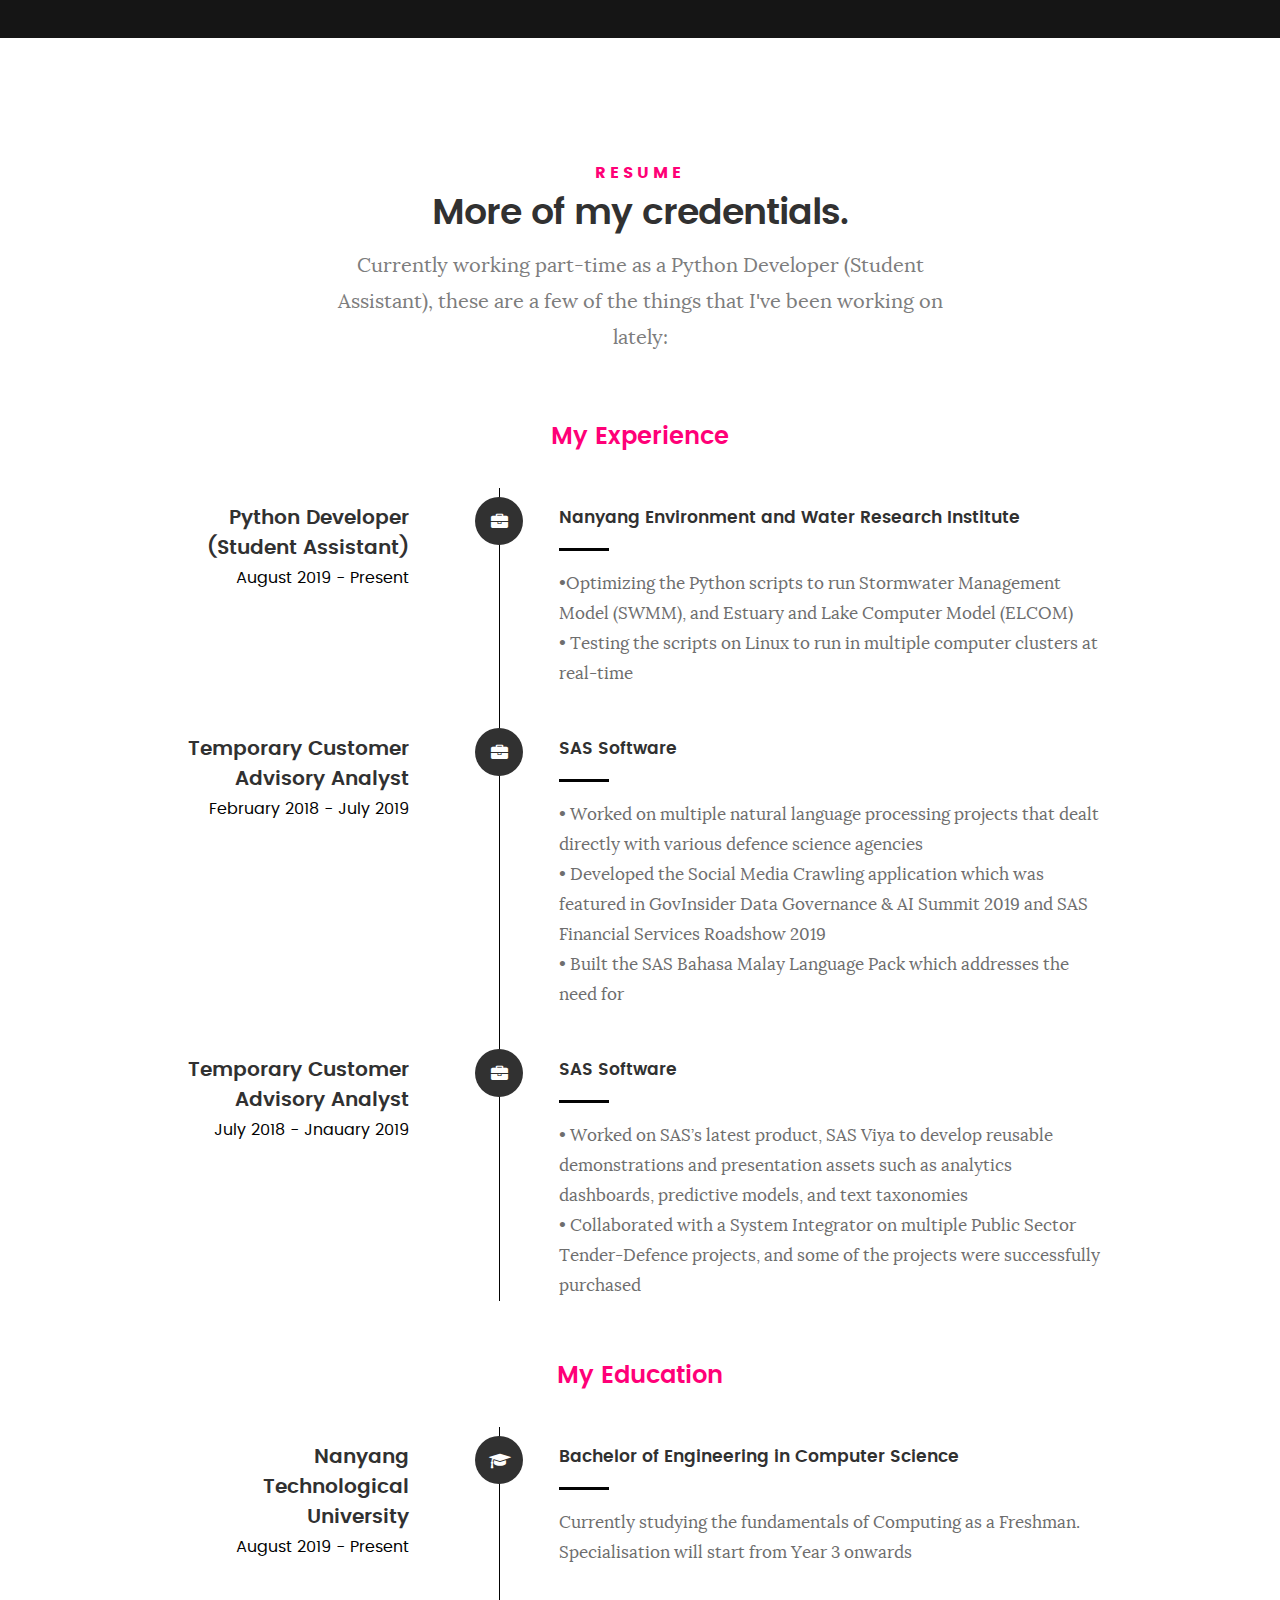
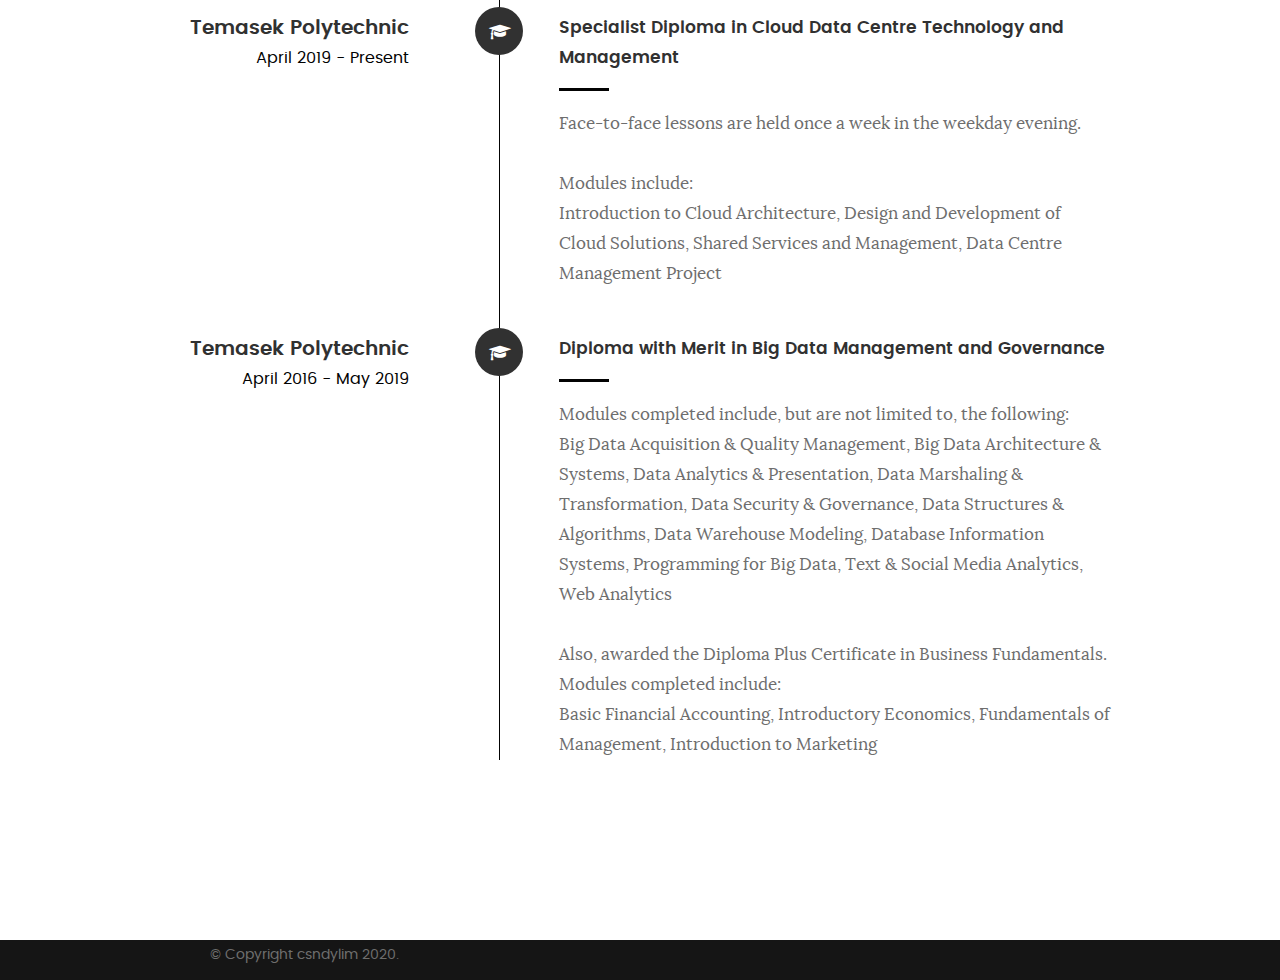
==== commit b9e0e210: "remove contacts" ====
--- a/index.html
+++ b/index.html
@@ -526,59 +526,6 @@
 
    	</section> <!-- /features -->
 
-      <!-- contact
-      ================================================== -->
-      <section id="contact">
-
-
-
-      	</div> <!-- /contact-form -->
-
-      	<div class="row contact-info">
-
-      		<div class="col-four tab-full">
-
-      			<div class="icon">
-      				<i class="icon-pin"></i>
-      			</div>
-
-      			<h5>Where to find me</h5>
-
-      			<p>
-               San Francisco Bay Area<br>
-               94558 US
-               </p>
-
-      		</div>
-
-      		<div class="col-four tab-full collapse">
-   			<a href="mailto: bonn0062@yahoo.com">
-      			<div class="icon">
-      				<i class="icon-mail"></i>
-      			</div>
-      			<h5>Email Me At</h5>
-   			   anne.bonner.data@gmail.com</a><br>
-   			   (anne.bonner.data@gmail.com)
-   			   </p>
-
-      		</div>
-
-      		<div class="col-four tab-full">
-
-      			<div class="icon">
-      				<i class="icon-phone"></i>
-      			</div>
-
-      			<h5>Call Me At</h5>
-
-      			<p>Phone: (415) 308-9186<br>
-   			   </p>
-
-      		</div>
-
-      	</div> <!-- /contact-info -->
-
-   	</section> <!-- /contact -->
 
 
       <!-- footer
@@ -587,22 +534,9 @@
       <footer>
    		<div class="row">
 
-   			<div class="col-six tab-full pull-right social">
-
-   				<ul class="footer-social">
-   				 <li><a href="https://www.linkedin.com/in/tastingeverything/"><i class="fa fa-linkedin"></i></a></li>
-   				 <li><a href="https://www.facebook.com/anne.bonner.9"><i class="fa fa-facebook"></i></a></li>
-   				 <li><a href="https://github.com/bonn0062"><i class="fa fa-github"></i></a></li>
-   				 <li><a href="https://twitter.com/tastingevery"><i class="fa fa-twitter"></i></a></li>
-   				 <li><a href="https://www.instagram.com/tastingeverything/"><i class="fa fa-instagram"></i></a></li>
-   			  </ul>
-
-   		 </div>
-
    		 <div class="col-six tab-full">
    			 <div class="copyright">
-   				   <span>© Copyright anneb 2018.</span>
-   				   <span><a href="http://www.styleshout.com/"></a></span>
+   				   <span>© Copyright csndylim 2020.</span>
    				</div>
    			 </div>
 
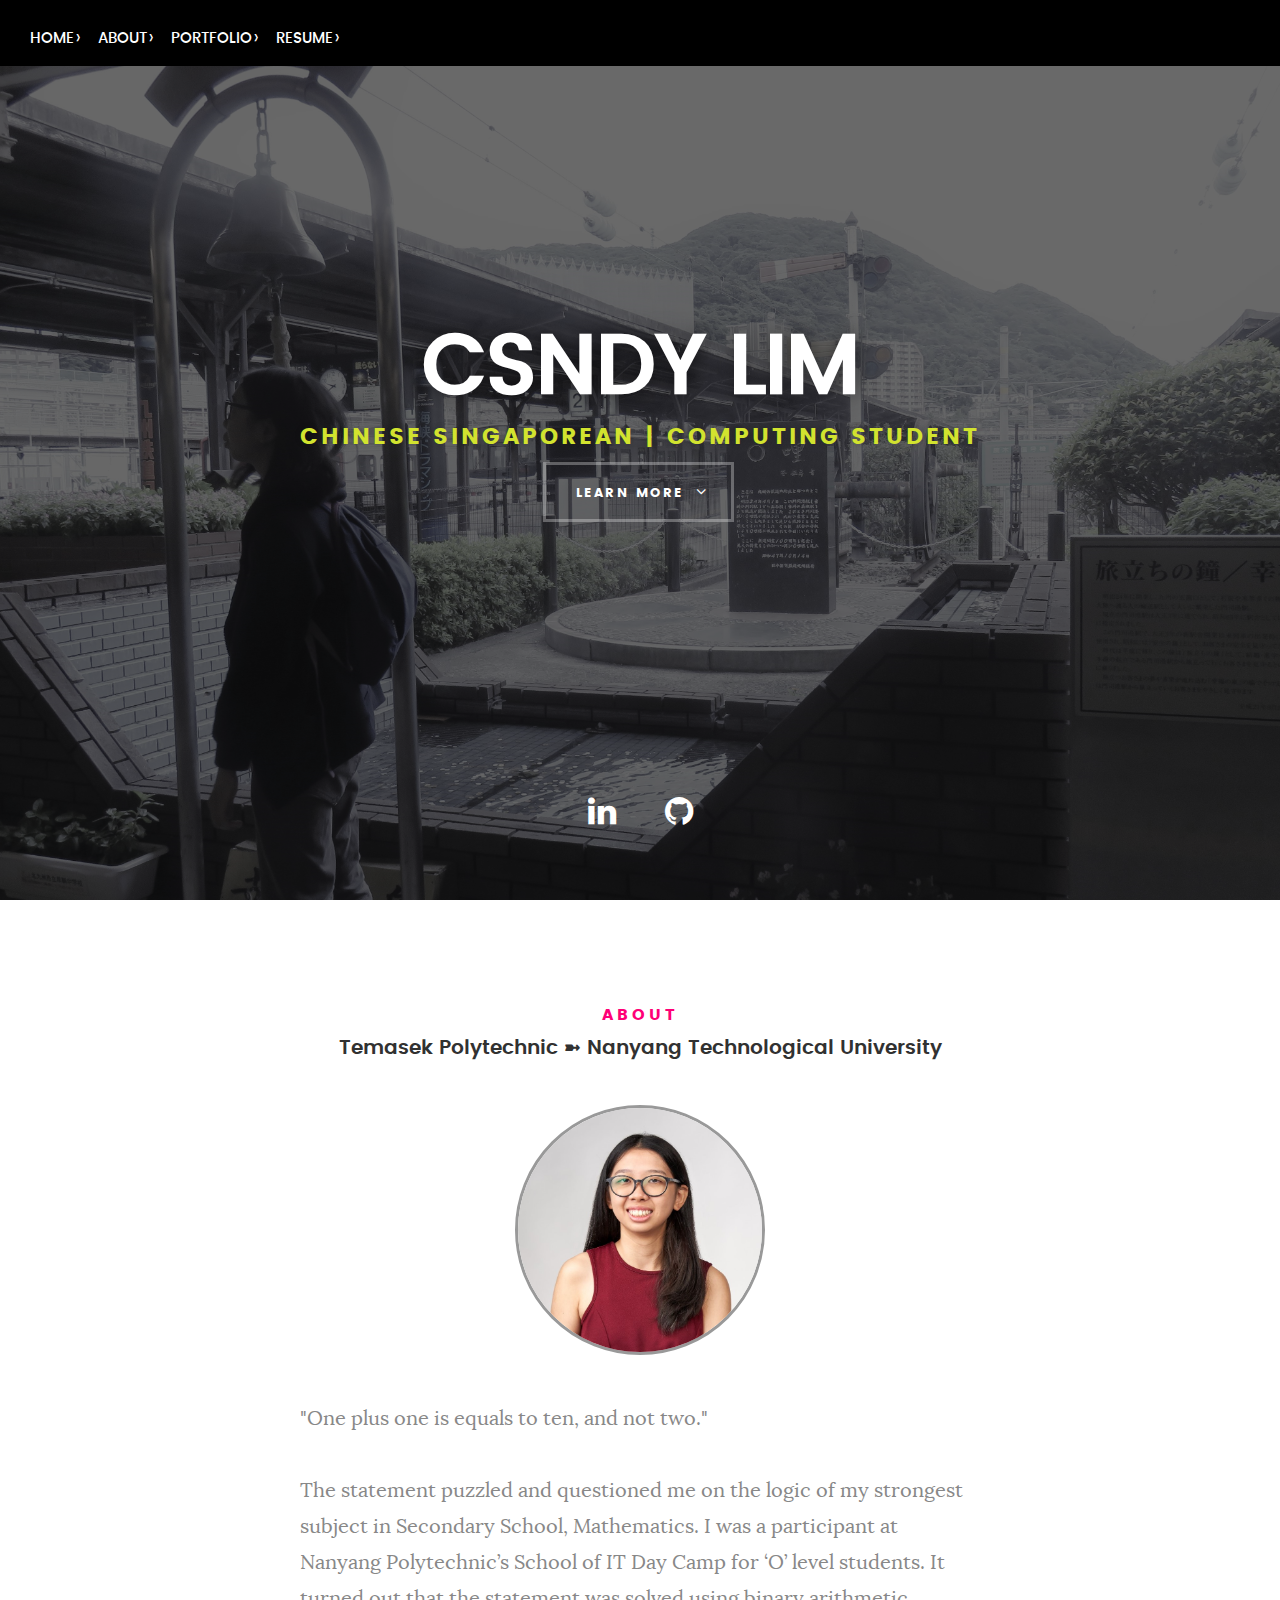
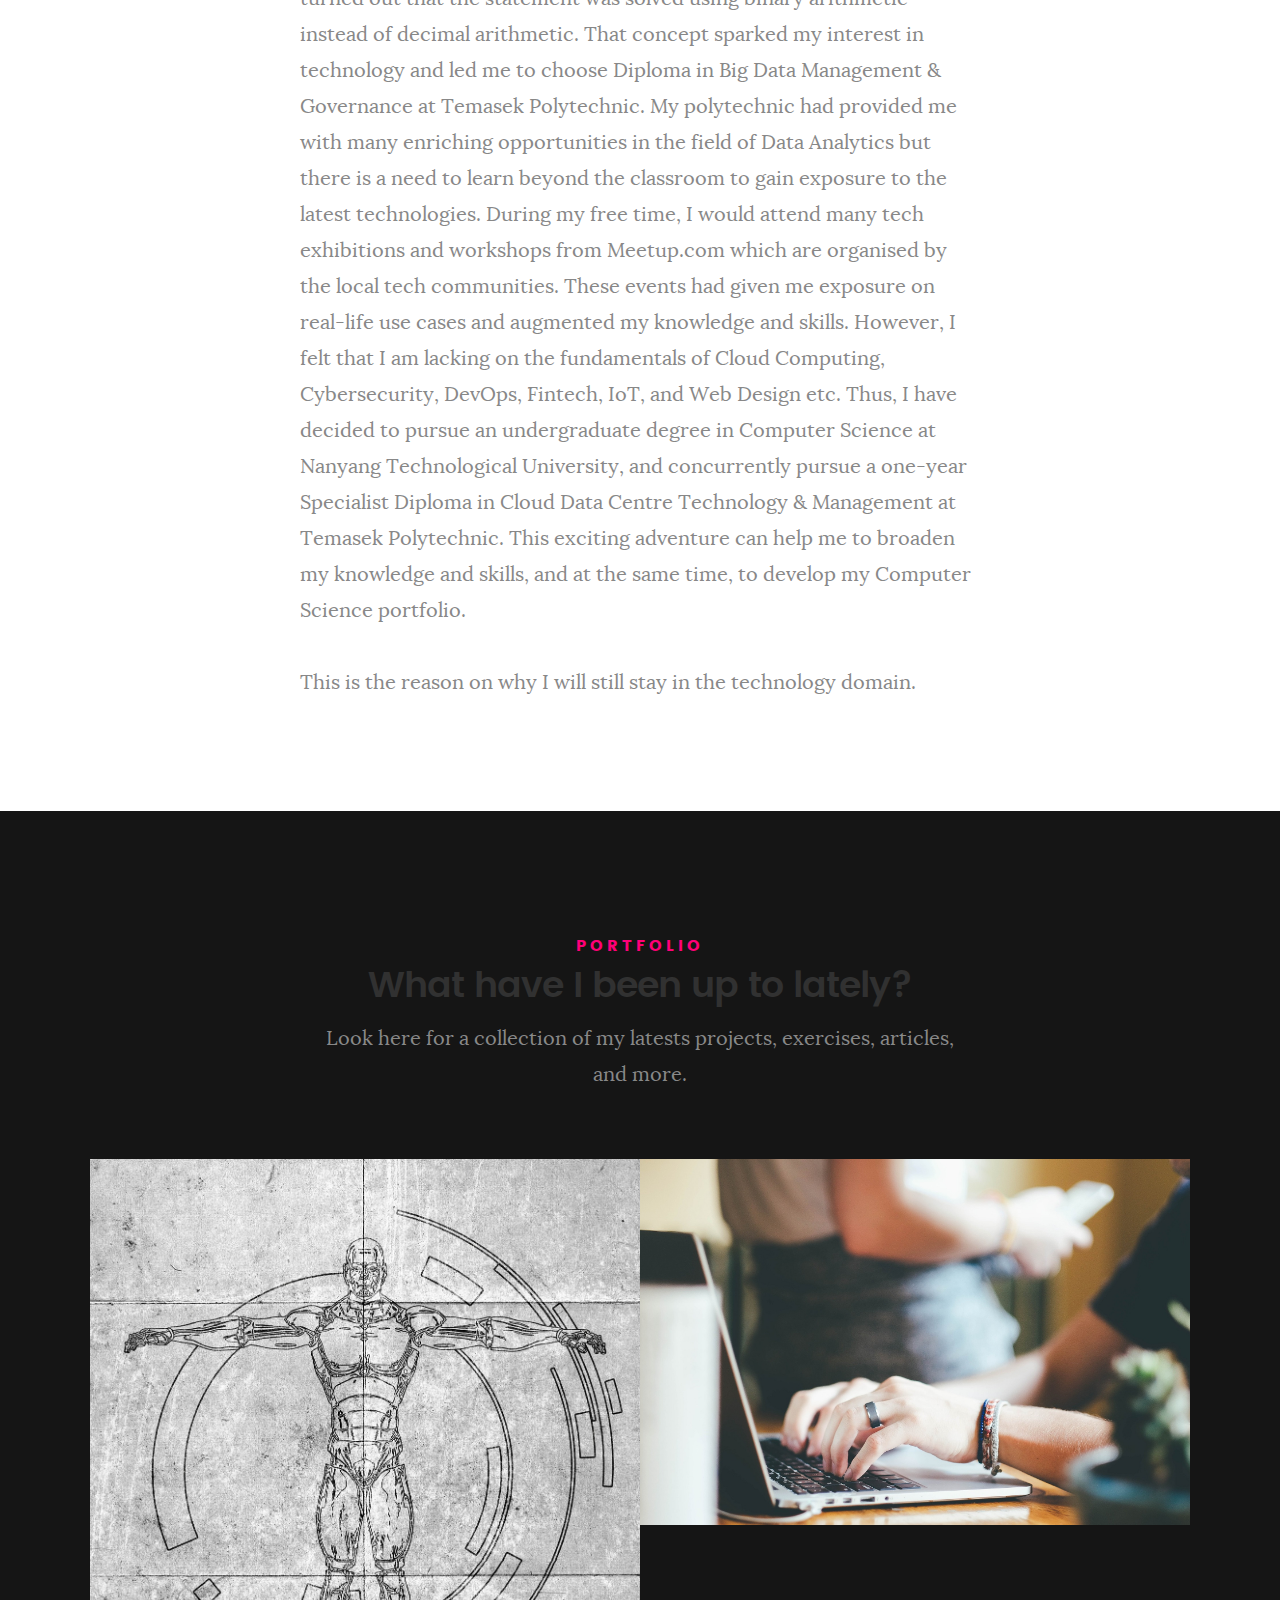
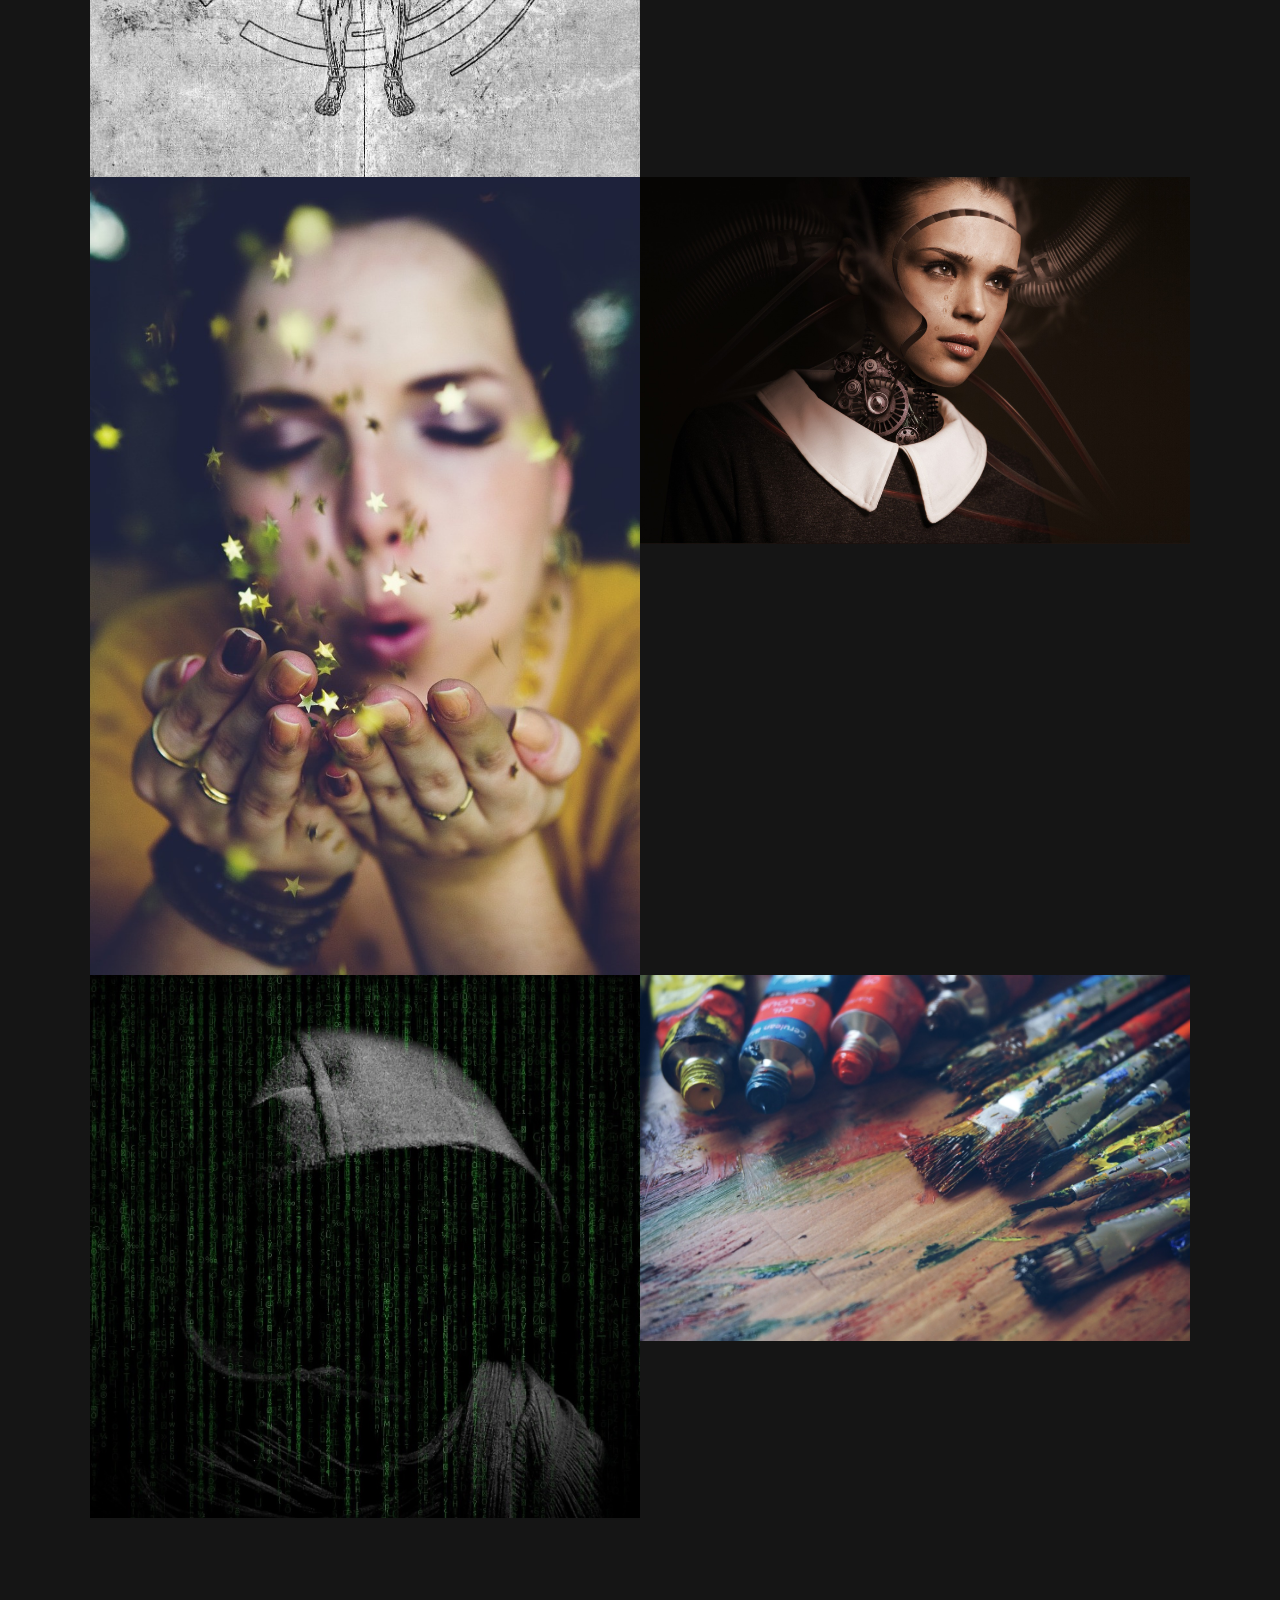
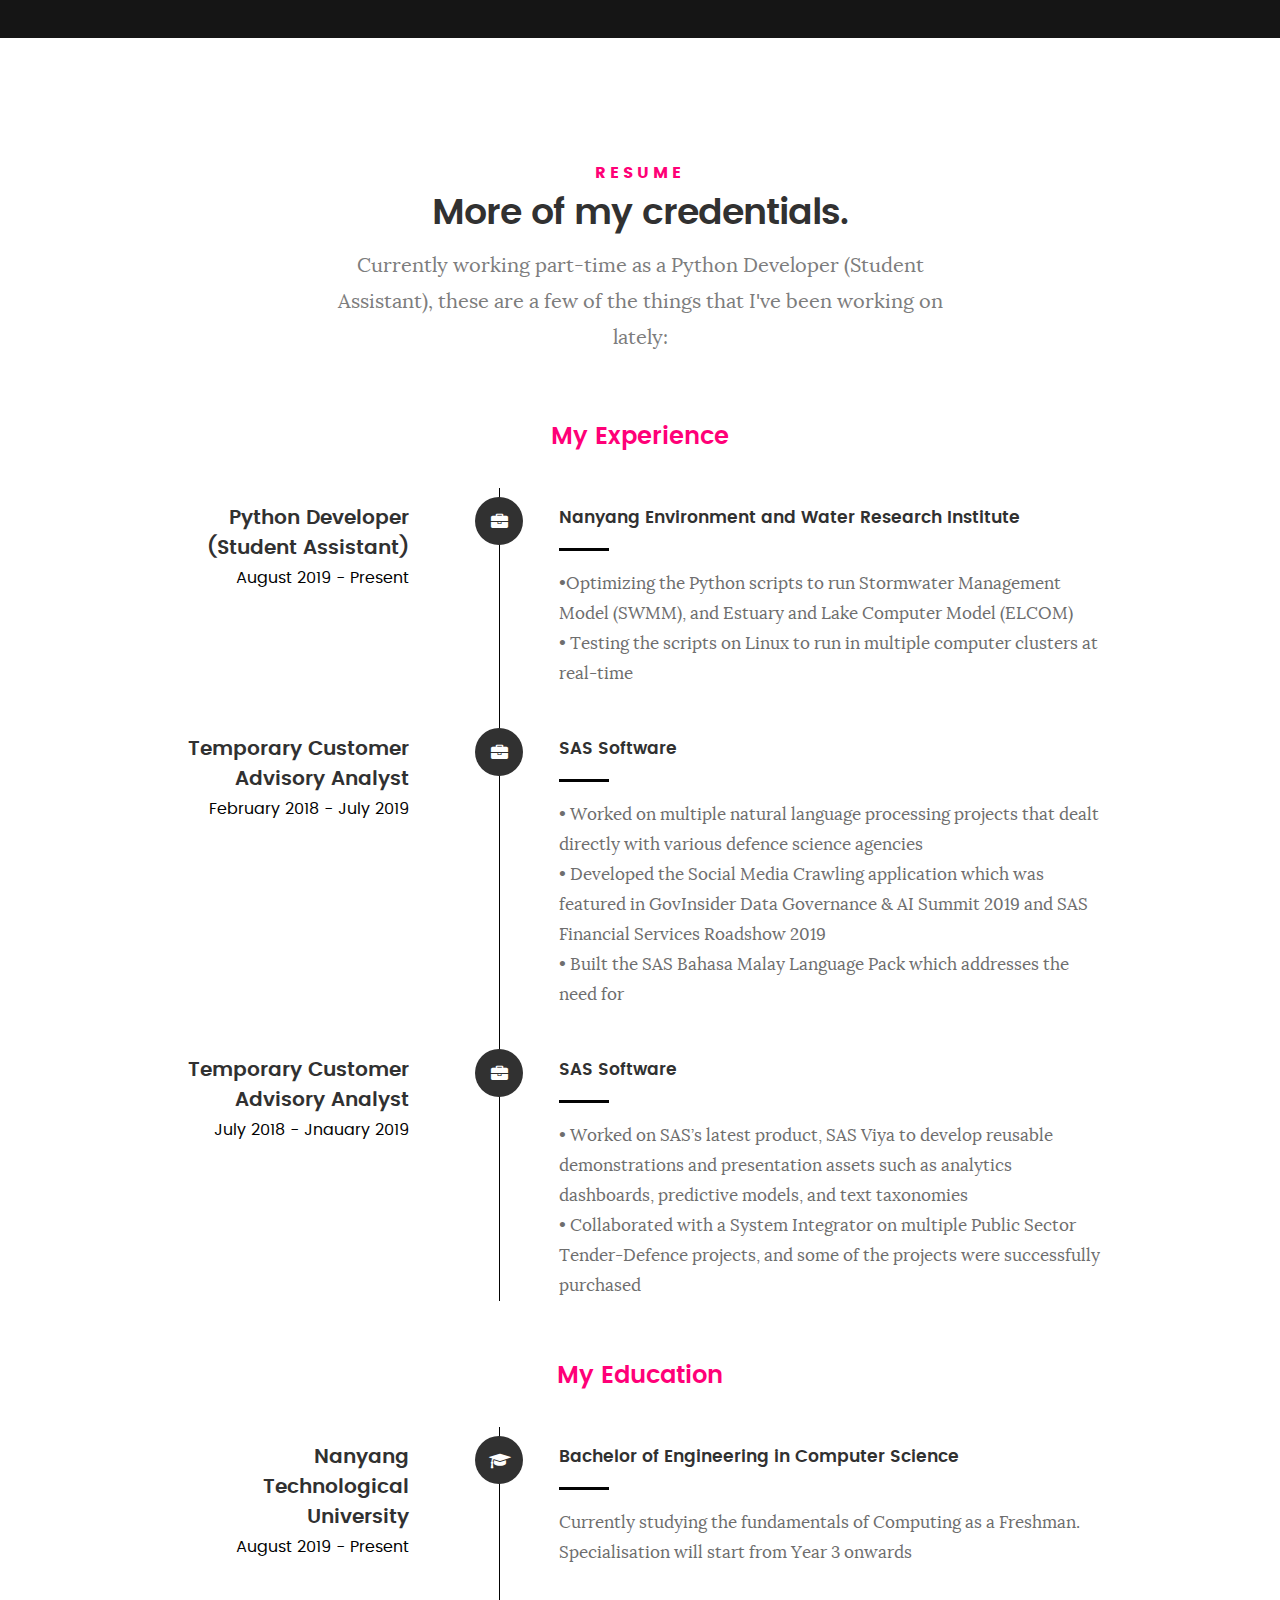
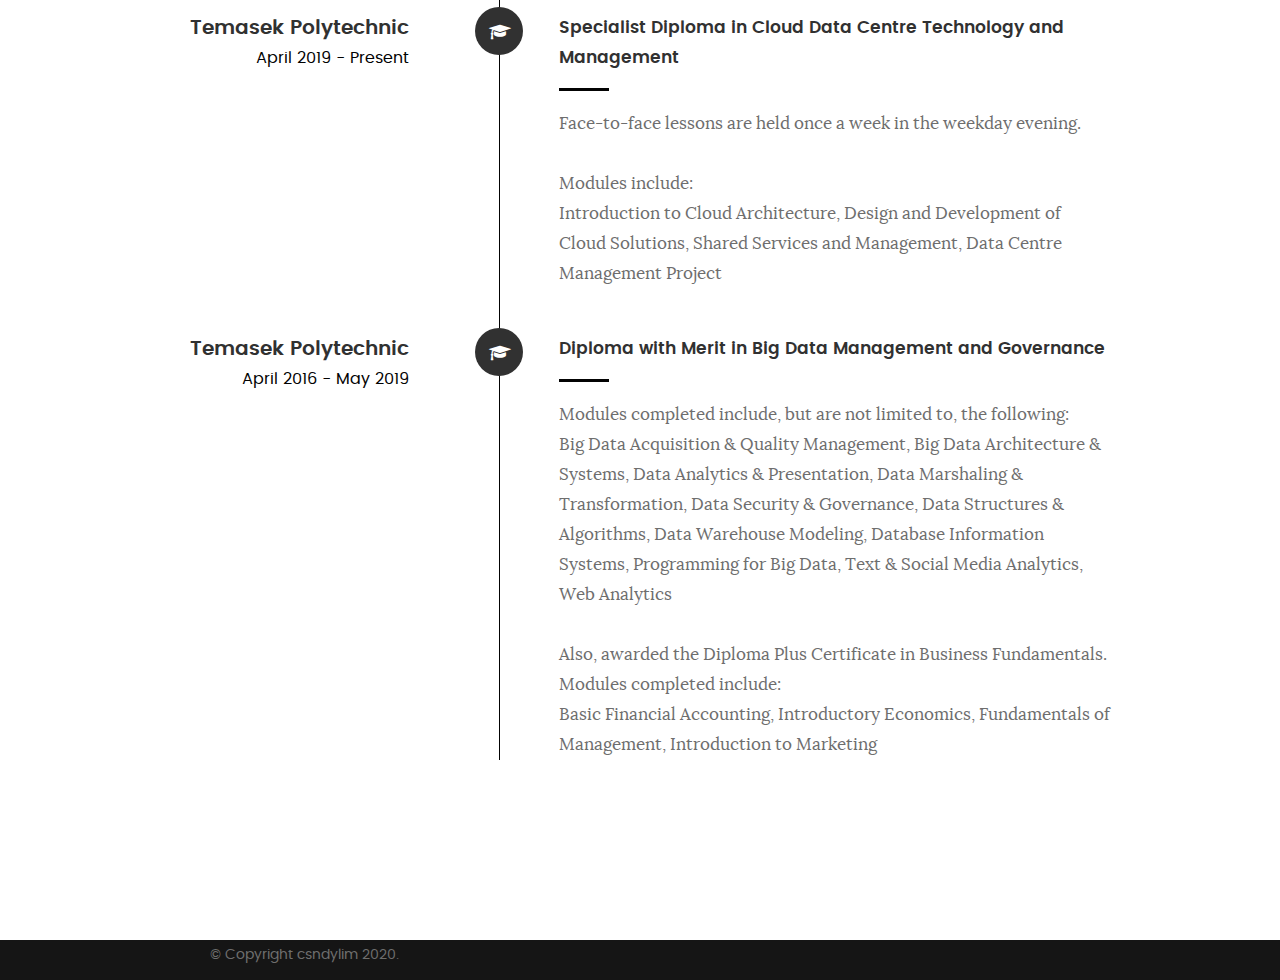
==== commit 8f7a19db: "before i sleep on 2nd day" ====
--- a/index.html
+++ b/index.html
@@ -52,10 +52,8 @@
 
 						<li class="current"><a class="smoothscroll"  href="#intro" title="">Home</a></li>
 						<li><a class="smoothscroll"  href="#about" title="">About</a></li>
+						<li><a class="smoothscroll"  href="#portfolio" title="">Portfolio</a></li>
 						<li><a class="smoothscroll"  href="#resume" title="">Resume</a></li>
-						<li><a class="smoothscroll"  href="#portfolio" title="">Portfolio</a></li>
-						<li><a class="smoothscroll"  href="#services" title="">Services</a></li>
-						<li><a class="smoothscroll"  href="#contact" title="">Contact</a></li>
 					</ul>
 				</nav>
    </header> <!-- /header -->
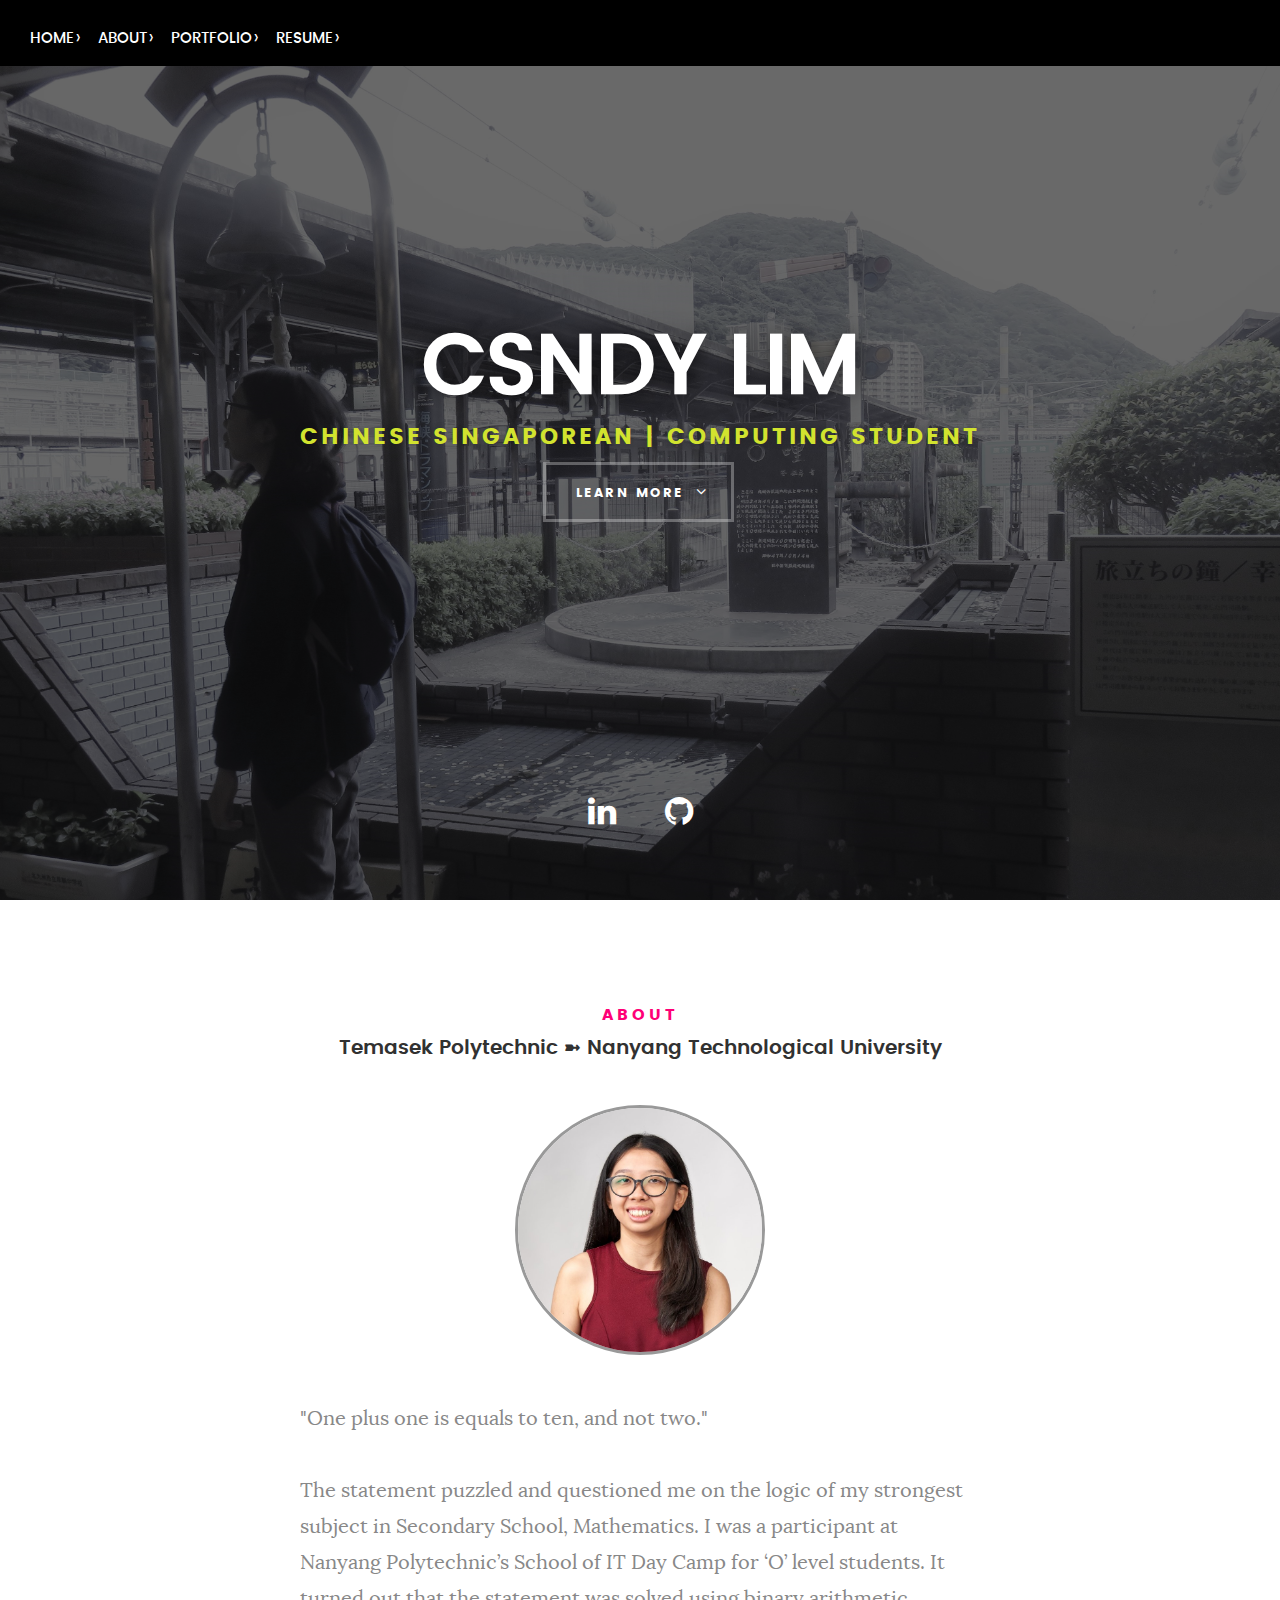
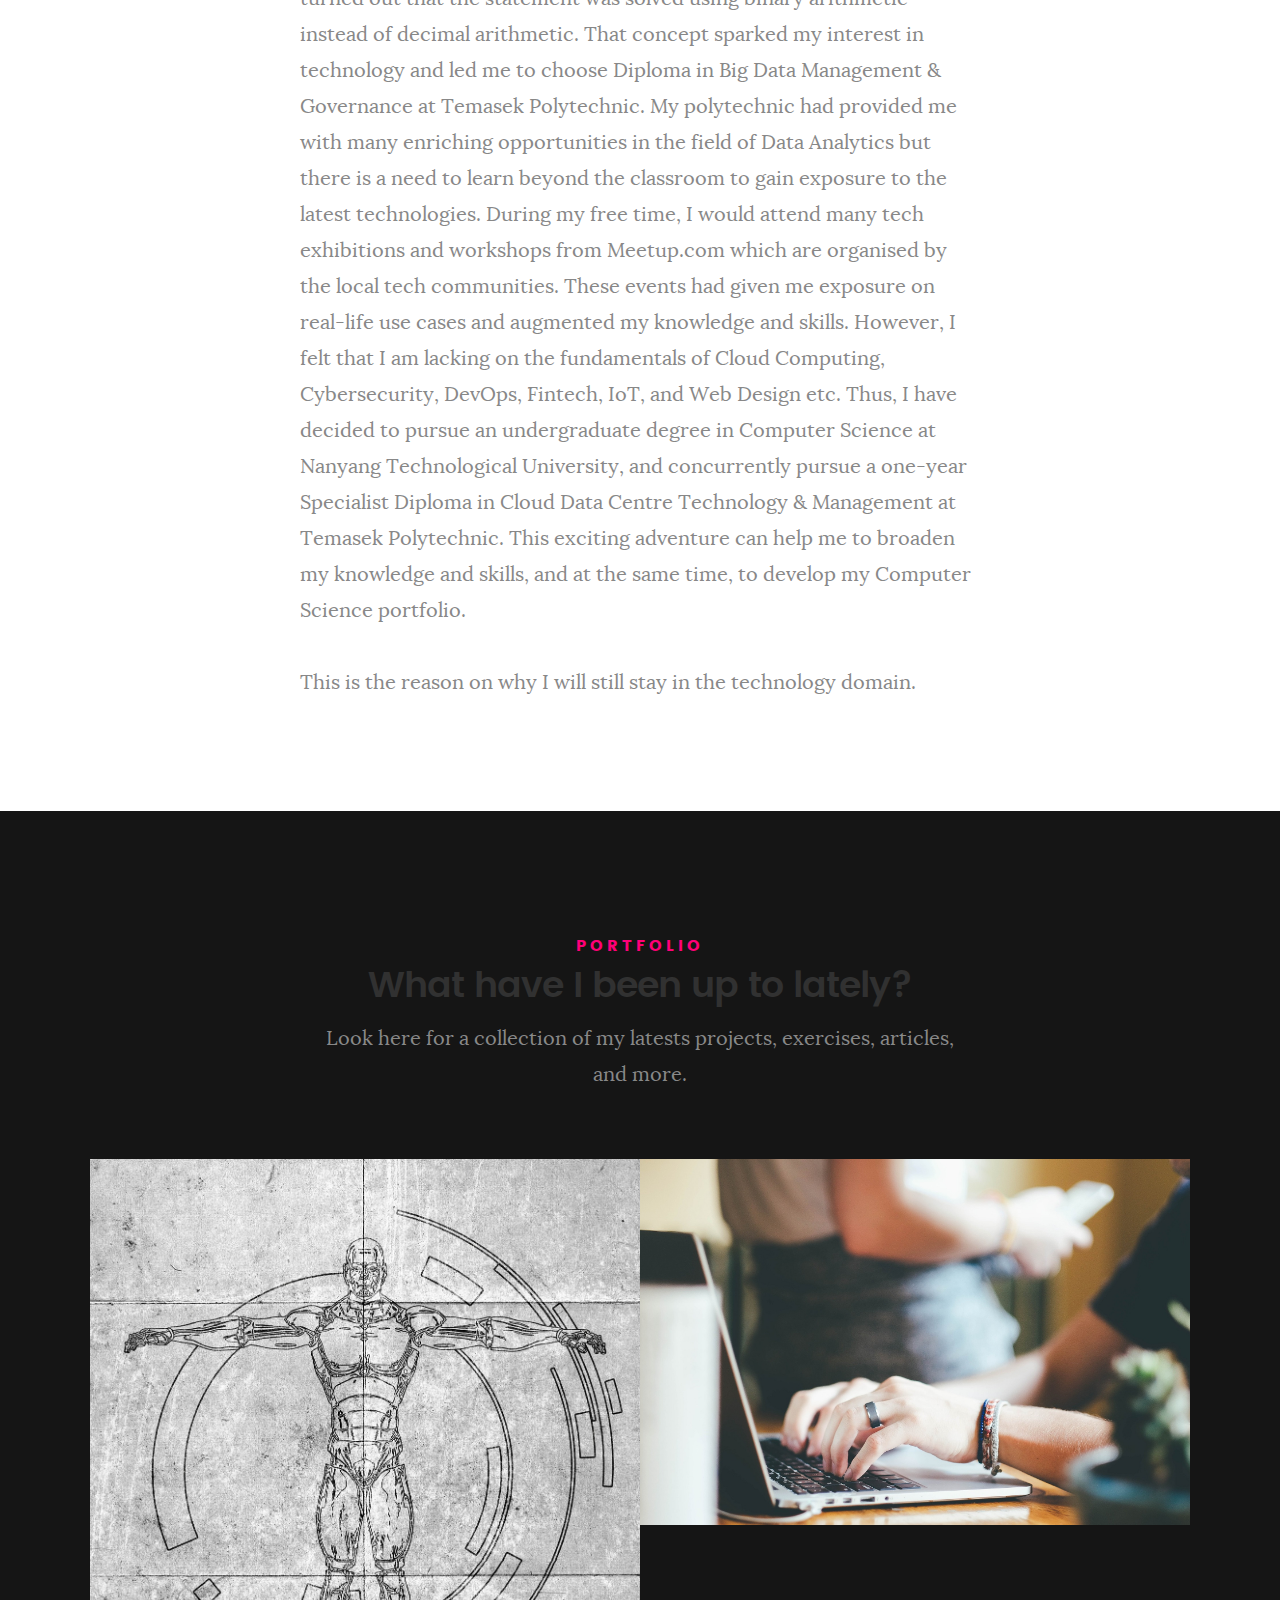
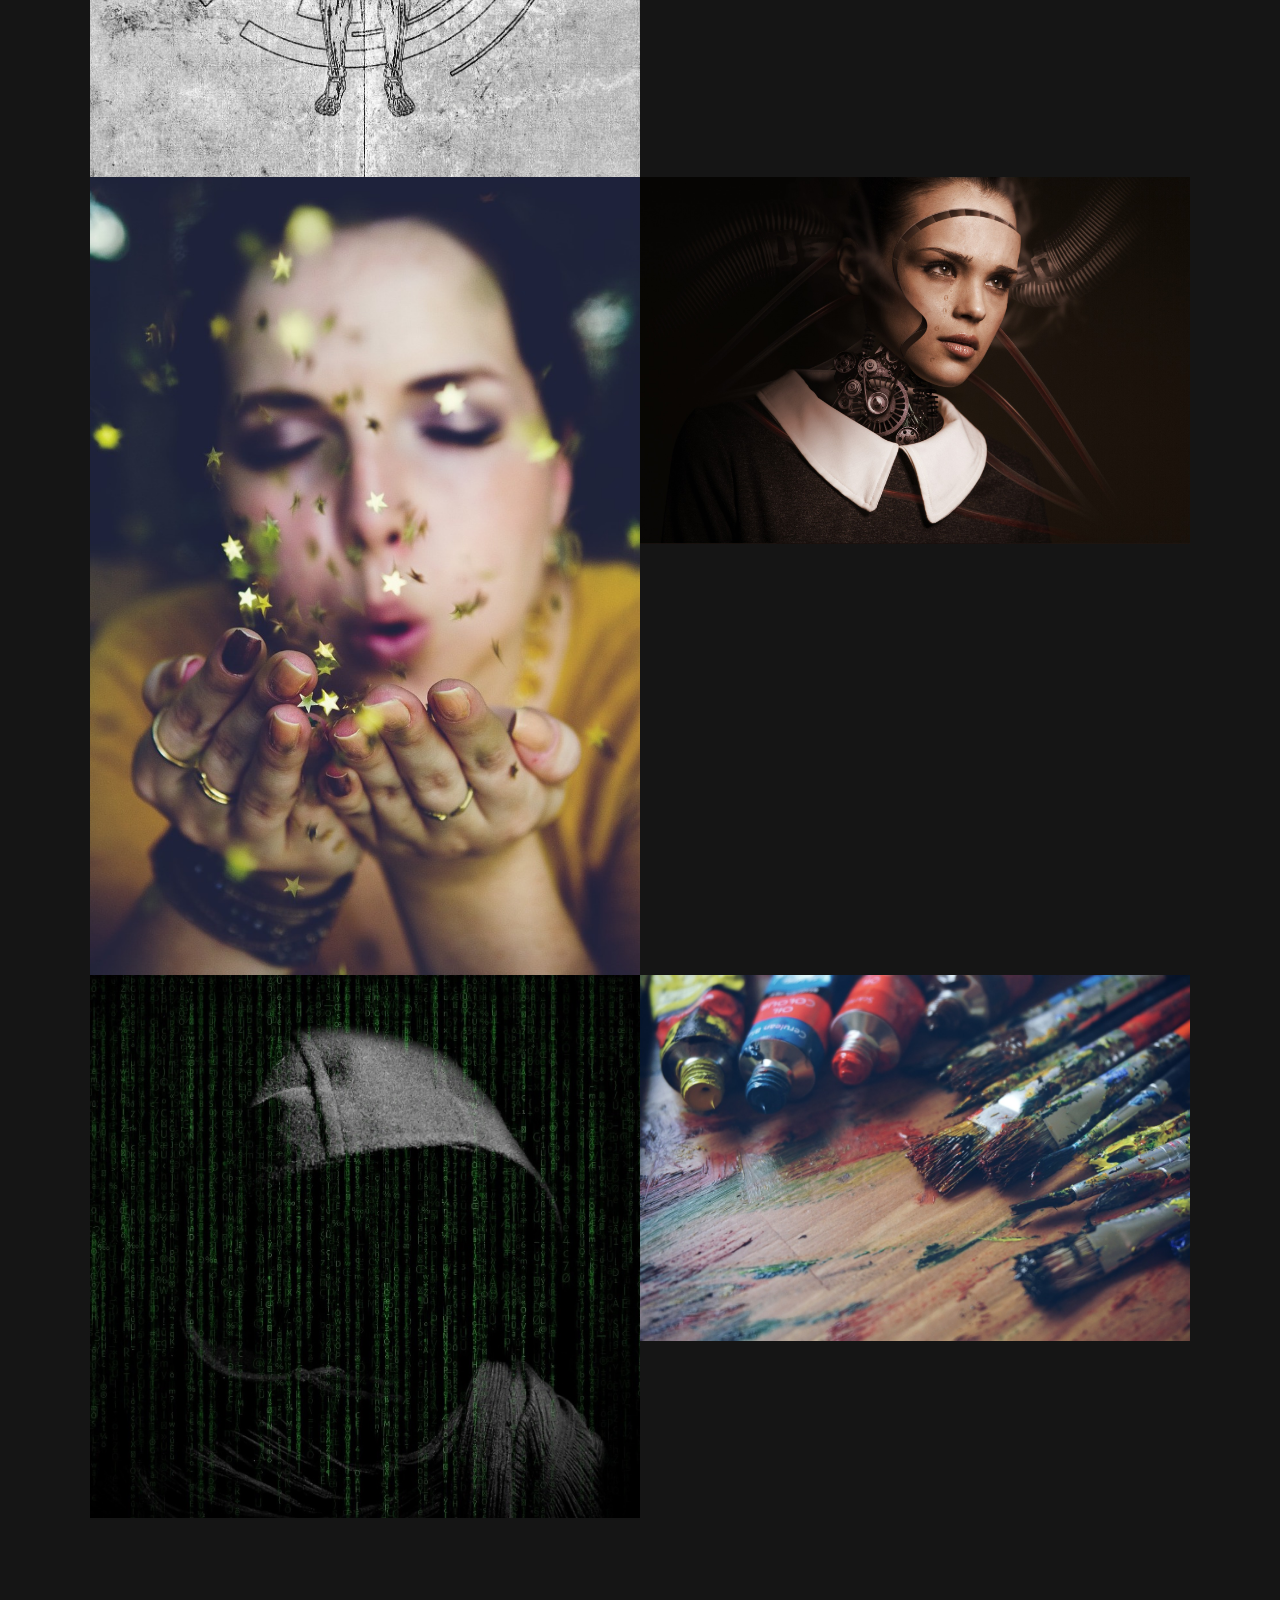
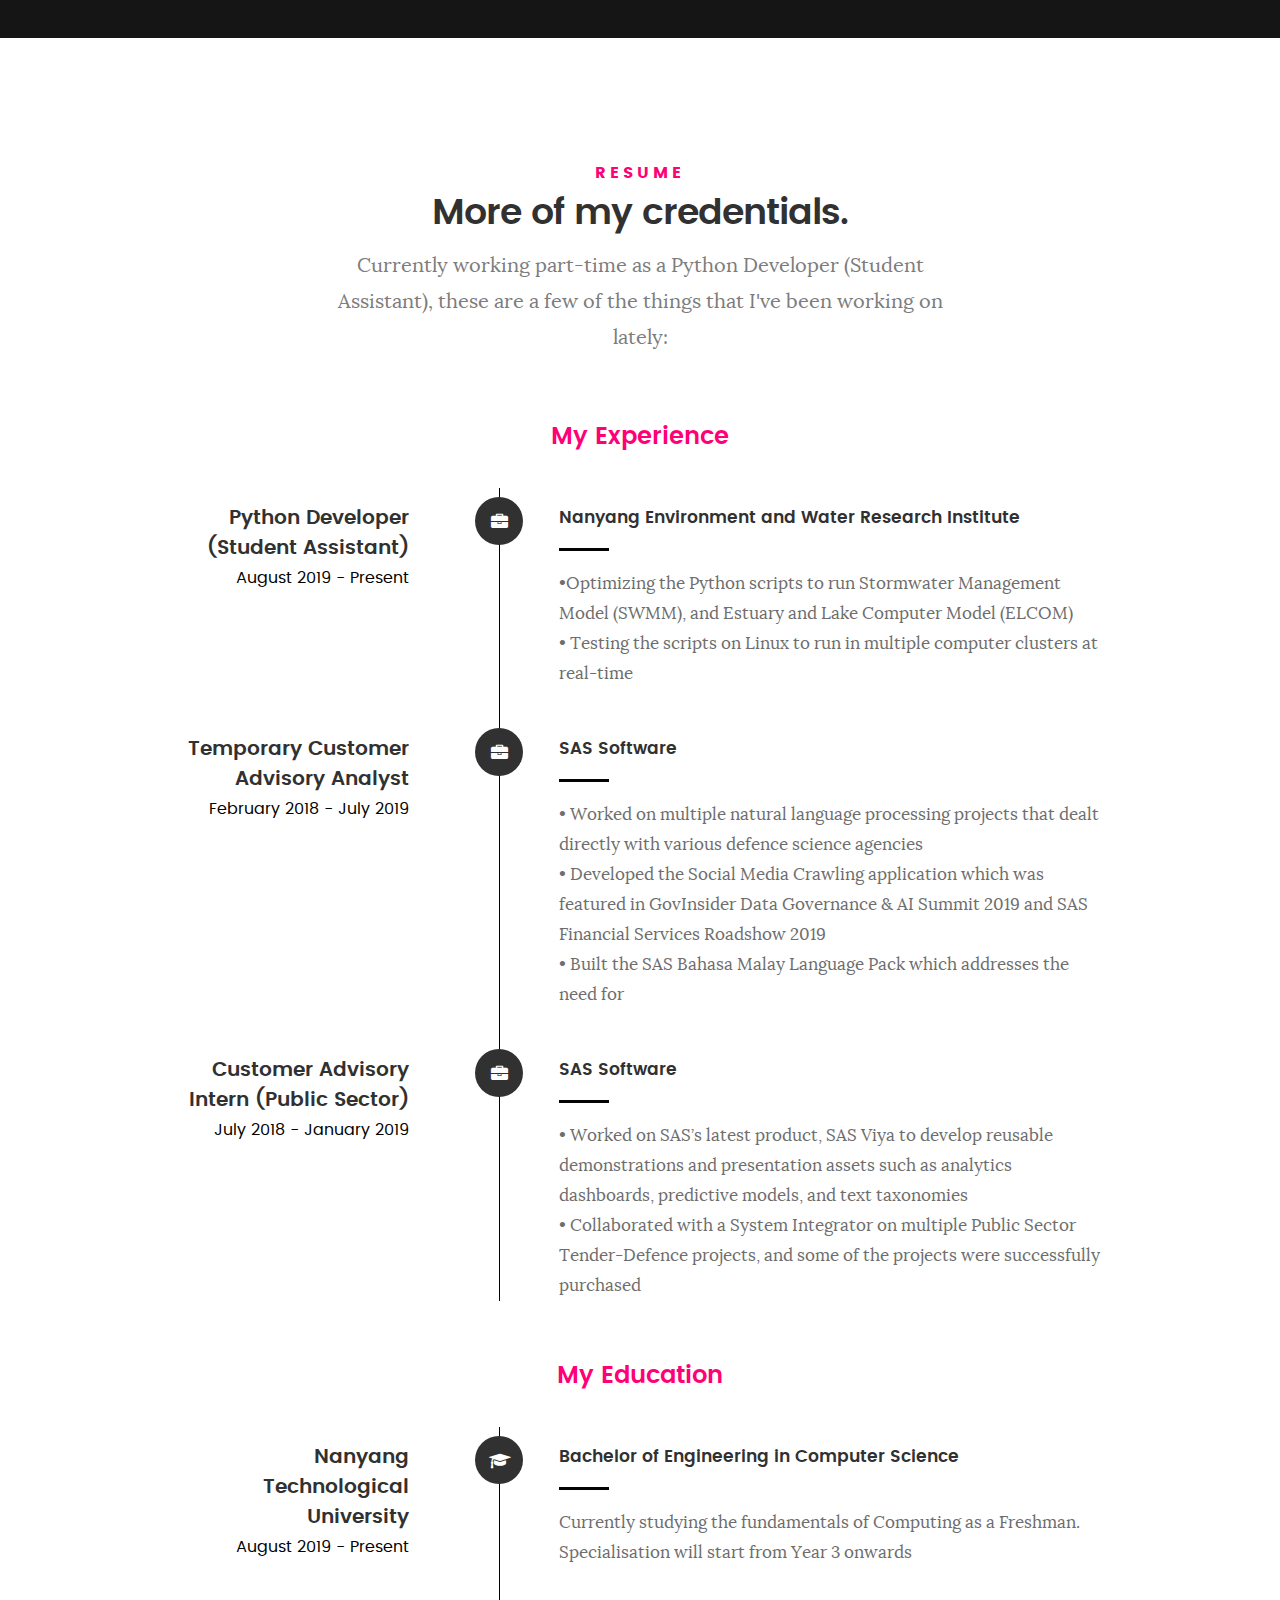
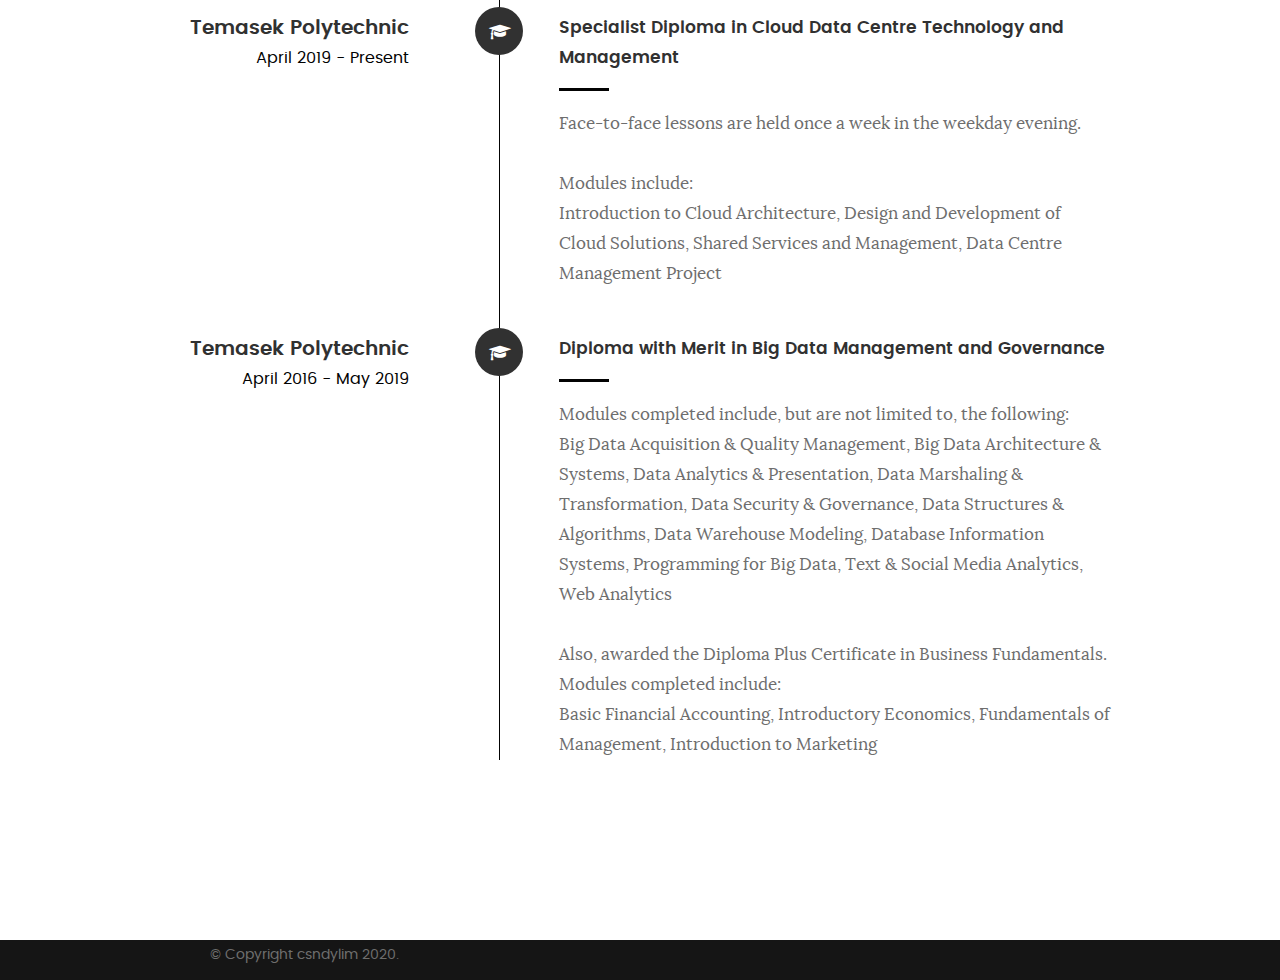
==== commit d97e65aa: "ammended the error on resume. 2nd day before i sleep" ====
--- a/index.html
+++ b/index.html
@@ -433,8 +433,8 @@
                 </div>
 
                 <div class="timeline-header">
-                  <h3>Temporary Customer Advisory Analyst</h3>
-                  <p>July 2018 - Jnauary 2019</p>
+                  <h3>Customer Advisory Intern (Public Sector)</h3>
+                  <p>July 2018 - January 2019</p>
                 </div>
 
                 <div class="timeline-content">
